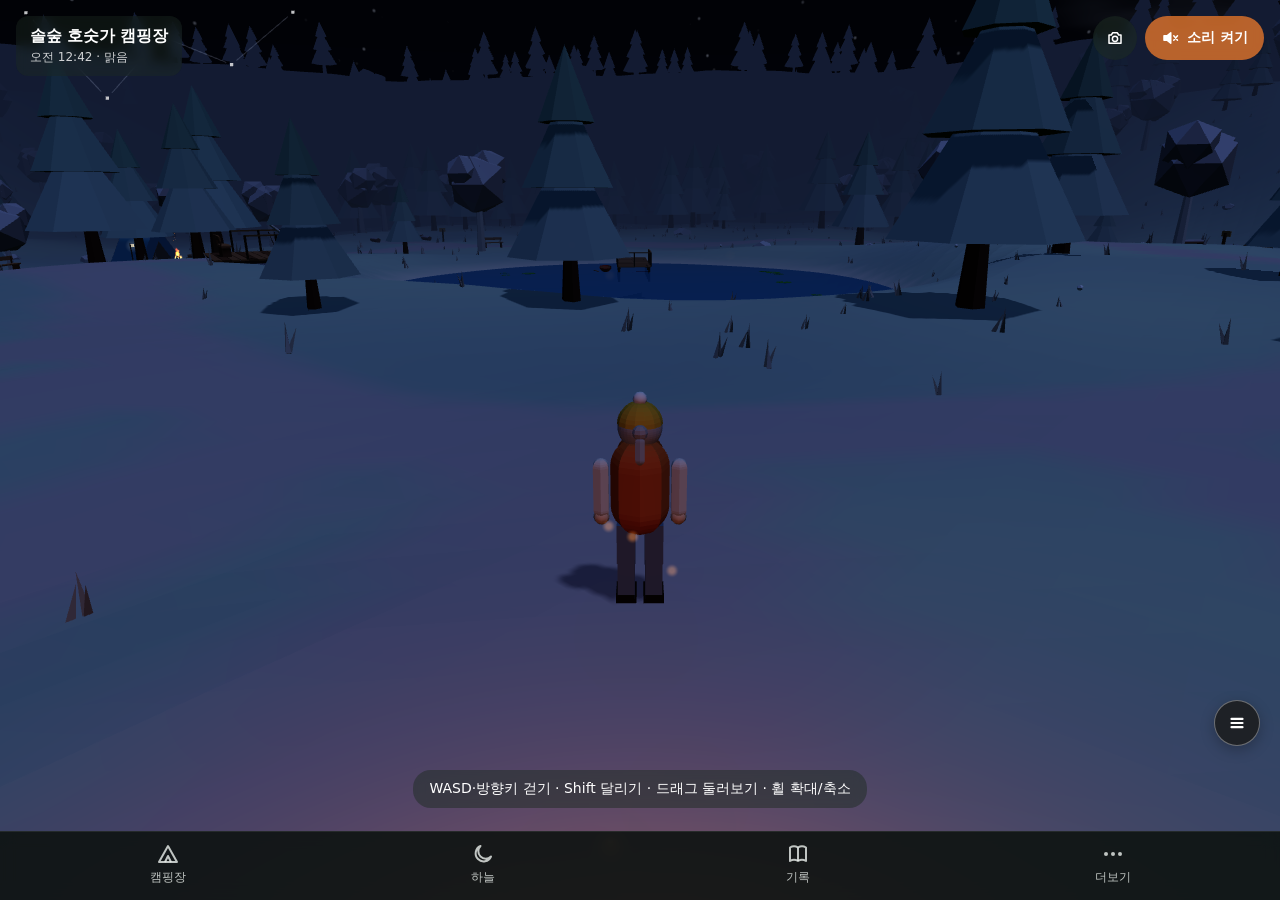
==== index.html @ 3c9176a1 "물건 사이에 끼어도 걸어 나올 수 있게, 의자에서 일어날 때 빈 자리로 Co-Authored-By: Claude Opus 5.5 <noreply@anthropic.com>" ====
<!doctype html>
<html lang="ko">
  <head>
    <meta charset="UTF-8" />
    <meta
      name="viewport"
      content="width=device-width, initial-scale=1.0, maximum-scale=1.0, user-scalable=no, viewport-fit=cover, interactive-widget=resizes-content"
    />
    <meta name="theme-color" content="#0f1d2b" />
    <link rel="manifest" href="./manifest.webmanifest" />
    <link rel="icon" type="image/png" href="./icons/favicon-64.png" />
    <link rel="apple-touch-icon" href="./icons/apple-touch-icon.png" />
    <meta name="apple-mobile-web-app-capable" content="yes" />
    <meta name="apple-mobile-web-app-status-bar-style" content="black-translucent" />
    <meta name="apple-mobile-web-app-title" content="솔숲 캠핑장" />
    <title>솔숲 호숫가 캠핑장</title>
    <script type="module" crossorigin src="./assets/index-DrZhDITm.js"></script>
    <link rel="stylesheet" crossorigin href="./assets/index-BlFylZpN.css">
  </head>
  <body>
    <div id="root"></div>
  </body>
</html>
---- assets/index-BlFylZpN.css ----
html,body,#root{margin:0;height:100%;overflow:hidden;background:#cbdde3;overscroll-behavior:none;-webkit-user-select:none;user-select:none;-webkit-touch-callout:none;-webkit-tap-highlight-color:transparent;font-family:Pretendard,Apple SD Gothic Neo,Malgun Gothic,system-ui,sans-serif}.app{position:fixed;top:0;right:0;bottom:0;left:0}.app canvas{display:block;filter:var(--view-filter, none)}.control-layer{position:fixed;top:0;right:0;bottom:0;left:0;z-index:1;touch-action:none;cursor:grab}.control-layer:active{cursor:grabbing}.joystick{position:fixed;width:112px;height:112px;margin:-56px 0 0 -56px;border-radius:50%;background:#ffffff2e;border:2px solid rgba(255,255,255,.55);opacity:0;pointer-events:none;transition:opacity .12s}.joystick.active{opacity:1}.joystick-knob{position:absolute;left:50%;top:50%;width:50px;height:50px;border-radius:50%;background:#ffffffd9;box-shadow:0 2px 8px #0003;transform:translate(-50%,-50%)}.hud{position:fixed;top:0;right:0;bottom:0;left:0;z-index:2;pointer-events:none;padding:max(16px,env(safe-area-inset-top)) max(16px,env(safe-area-inset-right)) max(16px,env(safe-area-inset-bottom)) max(16px,env(safe-area-inset-left));color:#fff}.hud-button{pointer-events:auto;display:inline-flex;align-items:center;gap:8px;border:0;border-radius:999px;color:#fff;font:inherit;font-weight:600;background:#1e2d238c;backdrop-filter:blur(6px);-webkit-backdrop-filter:blur(6px);cursor:pointer;touch-action:manipulation;transition:opacity .6s,background .2s}.hud-button:active{background:#1e2d23bf}.top-right{position:absolute;z-index:3;top:max(16px,env(safe-area-inset-top));right:max(16px,env(safe-area-inset-right));display:flex;align-items:center;gap:8px}.sound-button.on{width:44px;padding:0;justify-content:center;background:#d6702ce6}.sound-button,.clock-button{min-height:44px;padding:0 16px;font-size:14px}.clock-button{font-variant-numeric:tabular-nums}.sky-area{display:flex;flex-direction:column;align-items:flex-end;gap:8px}.sky-panel{pointer-events:auto;box-sizing:border-box;width:min(340px,calc(100vw - 32px));padding:14px;border-radius:16px;background:#18221eb8;backdrop-filter:blur(8px);-webkit-backdrop-filter:blur(8px);display:flex;flex-direction:column;gap:12px}.sky-row{display:flex;flex-direction:column;gap:6px}.sky-label{font-size:12px;opacity:.75}.chips{display:flex;flex-wrap:wrap;gap:6px}.chip{min-height:32px;padding:0 12px;border:1px solid rgba(255,255,255,.28);border-radius:999px;background:#ffffff14;color:#fff;font:inherit;font-size:13px;cursor:pointer;touch-action:manipulation}.chip.on{background:#d6702ce6;border-color:transparent;font-weight:600}.sky-note{margin:0;font-size:12px;opacity:.7;line-height:1.45}.sound-row{display:flex;gap:8px}.icon-button{width:44px;height:44px;justify-content:center;padding:0}.icon-button.open{background:#d6702ce6}.volume-row{display:grid;grid-template-columns:92px 1fr 46px;align-items:center;gap:10px;min-height:36px;font-size:14px}.volume-value{font-size:13px;text-align:right;font-variant-numeric:tabular-nums;opacity:.85}.volume-row input[type=range]{width:100%;height:28px;margin:0;accent-color:#d6702c;touch-action:pan-x;cursor:pointer}.sound-panel-foot{display:flex;align-items:center;justify-content:space-between;gap:10px;padding-top:2px}.sound-panel-foot .chip{flex:none}.sound-button.attention{background:#d6702cd9;animation:pulse 2.4s ease-in-out infinite}@keyframes pulse{0%,to{box-shadow:0 0 #ffa0508c}50%{box-shadow:0 0 0 10px #ffa05000}}.action-stack{position:absolute;right:max(20px,env(safe-area-inset-right));bottom:max(96px,calc(env(safe-area-inset-bottom) + 84px));display:flex;flex-direction:column;align-items:flex-end;gap:10px}.action-stack.above-tray{bottom:max(200px,calc(env(safe-area-inset-bottom) + 188px))}.action-button{min-height:44px;padding:0 18px;font-size:14.5px;background:#d6702ce6;box-shadow:0 4px 14px #00000040}.action-button:active{background:#b45a1ef2}.action-button.quiet{min-height:40px;font-size:13.5px;background:#1e2d2399}.action-button.bite{background:#c83c28f2;animation:pulse .6s ease-in-out infinite}.action-button.roast{background:#965f28eb}.notice{position:absolute;top:max(150px,calc(env(safe-area-inset-top) + 134px));left:50%;transform:translate(-50%);width:max-content;max-width:calc(100vw - 32px);box-sizing:border-box;padding:10px 18px;border-radius:18px;background:#1e2d23bf;backdrop-filter:blur(6px);-webkit-backdrop-filter:blur(6px);font-size:15px;font-weight:600;text-align:center;animation:notice-in .25s ease-out}@keyframes notice-in{0%{opacity:0;transform:translate(-50%,-6px)}}.action-button:disabled{opacity:.45;cursor:default}.decor-tray{pointer-events:auto;position:absolute;left:max(12px,env(safe-area-inset-left));right:max(12px,env(safe-area-inset-right));bottom:max(12px,env(safe-area-inset-bottom));max-width:640px;margin:0 auto;box-sizing:border-box;padding:12px;border-radius:18px;background:#18221ec7;backdrop-filter:blur(8px);-webkit-backdrop-filter:blur(8px);display:flex;flex-direction:column;gap:10px}.decor-head{display:flex;justify-content:space-between;align-items:center;gap:8px}.decor-head-end{display:flex;gap:6px;flex:none}.undo-chip{flex:none;min-width:42px;padding:0 10px;font-size:18px}.chip:disabled{opacity:.35;cursor:default}.done-chip{flex:none;background:#d6702ce6;border-color:transparent;font-weight:600}.decor-items{display:flex;gap:8px;overflow-x:auto;padding-bottom:2px;touch-action:pan-x;scrollbar-width:none}.decor-card{flex:none;min-width:60px;min-height:42px;padding:0 12px;border:1px solid rgba(255,255,255,.22);border-radius:14px;background:#ffffff1a;color:#fff;font:inherit;font-size:13.5px;font-weight:600;cursor:pointer;touch-action:manipulation}.decor-tabs{display:flex;gap:6px;overflow-x:auto;scrollbar-width:none;touch-action:pan-x;min-width:0}.decor-tabs .chip{flex:none}.edit-title{font-size:15px}.edit-body{display:flex;align-items:center;gap:14px}.pad{flex:none;display:grid;grid-template-columns:repeat(3,46px);grid-template-rows:repeat(3,40px);gap:3px}.pad-btn,.turn-btn{border:1px solid rgba(255,255,255,.22);border-radius:12px;background:#ffffff1f;color:#fff;font:inherit;font-size:16px;cursor:pointer;touch-action:none;-webkit-user-select:none;user-select:none}.pad-btn:active,.turn-btn:active{background:#d6702ce6}.pad-btn.up{grid-area:1 / 2}.pad-btn.left{grid-area:2 / 1}.pad-btn.right{grid-area:2 / 3}.pad-btn.down{grid-area:3 / 2}.edit-side{flex:1;min-width:0;display:flex;flex-direction:column;gap:10px}.turn-row{display:flex;align-items:center;gap:8px}.turn-btn{width:52px;height:46px;font-size:22px}.turn-deg{min-width:44px;text-align:center;font-variant-numeric:tabular-nums;font-size:15px}.sign-text{display:flex;gap:6px}.sign-text input{flex:1;min-width:0;height:36px;padding:0 10px;box-sizing:border-box;border:1px solid rgba(255,255,255,.3);border-radius:10px;background:#ffffff1f;color:#fff;font:inherit;font-size:16px;-webkit-user-select:text;user-select:text}.sign-text input::placeholder{color:#ffffff8c}.swatches.small{gap:8px}.swatches.small .swatch{width:30px;height:30px}.decor-card.on{background:#d6702ce6;border-color:transparent}.decor-guide{font-size:13px;opacity:.9}.decor-guide.warn{color:#ffb4a8;opacity:1;font-weight:600}.decor-card:disabled{opacity:.4}.decor-tent{display:flex;flex-direction:column;gap:10px}.swatches{display:flex;gap:10px;flex-wrap:wrap}.swatch{width:38px;height:38px;border-radius:50%;border:2px solid rgba(255,255,255,.35);cursor:pointer;touch-action:manipulation}.swatch.on{border:3px solid #fff;box-shadow:0 0 0 2px #d6702ce6}.action-button kbd{font:inherit;font-size:12px;padding:2px 7px;border-radius:6px;background:#ffffff40}.title-card{transition:opacity .8s;display:inline-flex;flex-direction:column;gap:2px;padding:10px 14px;border-radius:12px;background:#1e2d236b;backdrop-filter:blur(6px);-webkit-backdrop-filter:blur(6px)}.title-main{font-size:16px;font-weight:700;letter-spacing:-.01em}.title-sub{font-size:12px;opacity:.8}.hint{position:absolute;left:16px;right:16px;bottom:max(28px,calc(env(safe-area-inset-bottom) + 16px));width:fit-content;margin:0 auto;box-sizing:border-box;padding:10px 16px;border-radius:18px;background:#1e2d2380;backdrop-filter:blur(6px);-webkit-backdrop-filter:blur(6px);font-size:14px;text-align:center;text-wrap:balance;transition:opacity .8s}.joystick-ghost{position:absolute;left:max(40px,calc(env(safe-area-inset-left) + 24px));bottom:max(96px,calc(env(safe-area-inset-bottom) + 80px));width:96px;height:96px;border-radius:50%;border:2px dashed rgba(255,255,255,.6);display:flex;align-items:center;justify-content:center;font-size:13px;transition:opacity .8s}.joystick-ghost.dim{opacity:.4}.hidden{opacity:0}@media (max-width: 480px){.hint{font-size:13px}}.fire-bar{pointer-events:auto;position:absolute;left:50%;bottom:max(20px,calc(env(safe-area-inset-bottom) + 12px));transform:translate(-50%);display:flex;flex-wrap:wrap;justify-content:center;gap:8px;width:max-content;max-width:calc(100vw - 24px);transition:opacity 1.2s}.fire-bar.sleepy{opacity:.12}.fire-btn{min-height:44px;padding:0 16px;font-size:14px}.fire-btn.on{background:#d6702cd9}.fire-btn:disabled{opacity:.45}.photo-flash{position:fixed;top:0;right:0;bottom:0;left:0;background:#fff;opacity:.7;pointer-events:none;animation:photo-flash .18s ease-out forwards}@keyframes photo-flash{to{opacity:0}}.emote-menu{display:flex;flex-direction:column;align-items:flex-end;gap:8px}.action-button.open{background:#d6702ce6}.slots{display:flex;flex-direction:column;gap:8px}.slot-row{display:flex;gap:6px;align-items:center}.slot-row input{flex:1;min-width:0;height:36px;padding:0 10px;box-sizing:border-box;border:1px solid rgba(255,255,255,.3);border-radius:10px;background:#ffffff1f;color:#fff;font:inherit;font-size:16px;-webkit-user-select:text;user-select:text}.slot-row .chip{flex:none}.sound-panel .sky-row{padding-top:4px}.warp-fade{position:fixed;top:0;right:0;bottom:0;left:0;background:#0b0f0c;opacity:0;pointer-events:none;transition:opacity .35s}.warp-fade.on{opacity:1}.records-panel{position:relative;z-index:3;max-height:min(70vh,560px);overflow-y:auto}.records-list{display:flex;flex-direction:column;gap:6px}.badge-row{display:flex;align-items:center;gap:10px;padding:6px 4px;opacity:.6}.badge-row.got{opacity:1}.badge-mark{width:22px;text-align:center;font-size:16px;color:#f2c14e}.badge-text{display:flex;flex-direction:column;font-size:13px;line-height:1.35}.badge-text span{font-size:12px;opacity:.8}.album-grid{display:grid;grid-template-columns:repeat(3,1fr);gap:6px}.album-thumb{padding:0;border:0;border-radius:8px;overflow:hidden;aspect-ratio:1;background:#ffffff14;cursor:pointer}.album-thumb img{width:100%;height:100%;object-fit:cover;display:block}.photo-viewer{pointer-events:auto;position:fixed;top:0;right:0;bottom:0;left:0;z-index:10;background:#080a09eb;display:flex;flex-direction:column;align-items:center;justify-content:center;gap:12px;padding:16px;box-sizing:border-box}.photo-viewer img{max-width:100%;max-height:calc(100% - 70px);border-radius:10px}.photo-viewer-bar{display:flex;flex-wrap:wrap;align-items:center;justify-content:center;gap:8px}.scope-view{position:fixed;top:0;right:0;bottom:0;left:0;pointer-events:none;background:radial-gradient(circle at 50% 50%,transparent 0,transparent min(42vw,42vh),rgba(0,0,0,.92) calc(min(42vw,42vh) + 6px))}.scope-label{position:absolute;left:0;top:0;color:#c8d7ffd9;font-size:14px;font-weight:600;letter-spacing:.05em;text-shadow:0 0 6px rgba(0,0,0,.8);transition:opacity .6s;white-space:nowrap}.scope-hint{position:absolute;bottom:max(24px,calc(env(safe-area-inset-bottom) + 12px));left:0;right:0;margin:0;text-align:center;font-size:13px;opacity:.7}.emote-grid{display:grid;grid-template-columns:repeat(2,auto);gap:8px;justify-content:end}.emote-grid .action-button{min-width:0;padding-left:14px;padding-right:14px}.round-row{display:flex;gap:8px;justify-content:flex-end;align-items:center}.round-button{min-width:46px;height:46px;padding:0 12px;justify-content:center;border-radius:23px;background:#1e2d2399;box-shadow:0 4px 14px #00000040;font-size:13px;gap:4px}.round-button.open{background:#d6702ce6}.round-button.home{background:#2f6f8fd9}.emote-menu .action-button.quiet{min-height:38px;padding-left:12px;padding-right:12px;font-size:13px}.emote-menu.compact{gap:6px}.emote-groups,.emote-items{display:flex;gap:6px;justify-content:flex-end;flex-wrap:wrap;max-width:260px}.emote-chip{pointer-events:auto;min-height:34px;padding:0 12px;border:0;border-radius:17px;background:#1e2d23b8;color:#fff;font:inherit;font-size:13px;font-weight:600;box-shadow:0 2px 8px #00000040;cursor:pointer}.emote-chip.group{min-width:56px}.emote-chip.on{background:#d6702ceb}.emote-items .emote-chip{background:#ffffffeb;color:#1d2621}.round-button[aria-label=동작]{width:46px;padding:0;background:#1c1c1cd9;border:1px solid rgba(255,255,255,.35)}.round-button[aria-label=동작].open{background:#d6702ceb}.emote-chip.group.home{background:#2f6f8fe6}.fire-music{flex-basis:100%;display:flex;flex-wrap:wrap;justify-content:center;align-items:center;gap:6px;padding:6px 10px;border-radius:22px;background:#141c188c}.fire-music-label{color:#fff;font-size:13px;font-weight:600;margin-right:2px}.account-buttons{display:flex;flex-direction:column;align-items:center;gap:10px;margin:12px 0}.google-box{min-height:44px}.kakao-button{display:inline-flex;align-items:center;justify-content:center;gap:8px;width:260px;height:44px;border:0;border-radius:22px;background:#fee500;color:#000000d9;font:inherit;font-size:15px;font-weight:600;cursor:pointer}.account-actions{display:flex;gap:8px;margin:10px 0}.account-choice{position:fixed;top:0;right:0;bottom:0;left:0;z-index:50;display:grid;place-items:center;padding:16px;background:#00000080;pointer-events:auto}.account-choice-card{display:flex;flex-direction:column;gap:10px;width:min(360px,100%);padding:18px;border-radius:16px;background:#18201bf5;color:#fff}.account-choice-card p{margin:0 0 4px;font-size:14px;line-height:1.5}.account-choice-card .hud-button{flex-direction:column;align-items:flex-start;gap:2px;min-height:56px;padding:8px 14px}.account-choice-card small{font-size:12px;font-weight:400;opacity:.8}.avatar-random{display:flex;flex-direction:column;gap:6px;margin:4px 0 10px}.dog-bond{display:flex;flex-direction:column;gap:2px}.dog-bond strong{color:#f2a28f;font-size:14px}.dog-bond small{opacity:.75;font-size:12px}.dog-tag>span{font-size:11px;background:#78461e99}.dog-bubble{font-size:14px}@media (max-height: 500px) and (min-aspect-ratio: 4/3){.decor-tray{left:auto;top:72px;right:max(10px,env(safe-area-inset-right));bottom:max(10px,env(safe-area-inset-bottom));width:min(320px,38vw);max-width:none;margin:0;padding:10px;gap:8px;overflow-y:auto;overscroll-behavior:contain;scrollbar-width:thin}.decor-tray .decor-head{flex-direction:column;align-items:stretch}.decor-tray .decor-tabs{flex-wrap:wrap;overflow:visible}.decor-tray .decor-head-end{justify-content:flex-end}.decor-tray .decor-items{flex-wrap:wrap;overflow:visible;touch-action:auto}.decor-tray .decor-card{min-width:0;min-height:34px;padding:0 9px;font-size:12.5px;flex:1 1 auto}.decor-tray .chip{min-height:30px;padding:0 9px;font-size:12px}.decor-tray .decor-guide{font-size:12px}}.update-banner{position:absolute;top:calc(env(safe-area-inset-top) + 68px);left:50%;transform:translate(-50%);z-index:30;display:flex;align-items:center;gap:8px;width:max-content;max-width:calc(100vw - 32px);box-sizing:border-box;padding:6px 6px 6px 14px;border-radius:999px;background:#1e2d23d9;backdrop-filter:blur(6px);-webkit-backdrop-filter:blur(6px);color:#fff;font-size:13.5px;font-weight:600;animation:notice-in .25s ease-out}.update-banner .chip.on{background:#d9773a;border-color:#d9773a}.update-close{width:28px;height:28px;border:0;border-radius:50%;background:transparent;color:#ffffffbf;font-size:18px;line-height:1;cursor:pointer}.tab-bar{pointer-events:auto;position:absolute;z-index:4;left:0;right:0;bottom:0;display:grid;grid-template-columns:repeat(4,minmax(0,1fr));gap:4px;padding:6px max(12px,env(safe-area-inset-right)) max(10px,env(safe-area-inset-bottom)) max(12px,env(safe-area-inset-left));background:#0e1311e6;backdrop-filter:blur(8px);-webkit-backdrop-filter:blur(8px);border-top:1px solid rgba(255,255,255,.08);transition:transform .25s,opacity .25s}.tab-bar.away{transform:translateY(100%);opacity:0;pointer-events:none}.tab-bar button{min-height:52px;border:0;background:none;color:#ebf0eccc;font:inherit;font-size:12px;font-weight:500;display:flex;flex-direction:column;align-items:center;justify-content:center;gap:3px;cursor:pointer;touch-action:manipulation}.tab-bar button.on{color:#f0a060;font-weight:700}.hud.with-tabs .action-stack{bottom:calc(max(96px,calc(env(safe-area-inset-bottom) + 84px)) + 58px)}.hud.with-tabs .joystick-ghost{bottom:calc(max(96px,calc(env(safe-area-inset-bottom) + 80px)) + 58px)}.hud.with-tabs .hint{bottom:calc(max(28px,calc(env(safe-area-inset-bottom) + 16px)) + 64px)}.tab-sheet{pointer-events:auto;position:absolute;z-index:4;left:0;right:0;bottom:calc(58px + max(10px,env(safe-area-inset-bottom)));max-width:560px;max-height:min(72vh,660px);margin:0 auto;box-sizing:border-box;display:flex;flex-direction:column;border-radius:22px 22px 0 0;background:#121815f2;backdrop-filter:blur(10px);-webkit-backdrop-filter:blur(10px);box-shadow:0 -8px 24px #00000040;animation:sheet-in .22s ease-out}@keyframes sheet-in{0%{transform:translateY(24px);opacity:0}}.sheet-handle{flex:none;align-self:center;width:40px;height:4px;margin-top:8px;border-radius:2px;background:#ffffff40}.sheet-head{flex:none;display:flex;align-items:center;gap:6px;padding:2px 6px 4px 16px}.sheet-head h2{margin:0;font-size:19px;font-weight:700;white-space:nowrap}.sheet-sub{flex:1;min-width:0;margin-left:6px;font-size:12px;opacity:.75;white-space:nowrap;overflow:hidden;text-overflow:ellipsis}.sheet-icon{flex:none;width:44px;height:44px;border:0;border-radius:22px;background:none;color:#fff;display:flex;align-items:center;justify-content:center;cursor:pointer}.sheet-head .sheet-icon:first-child{margin-left:-10px}.sheet-icon.close{margin-left:auto;opacity:.8}.sheet-body{overflow-y:auto;overscroll-behavior:contain;touch-action:pan-y;padding:4px 16px 18px}.sheet-cols{display:flex;flex-direction:column;gap:14px}.camp-map{display:block;flex:none;width:100%;border-radius:16px}.camp-layout,.camp-side{display:flex;flex-direction:column;gap:14px}.sheet-grid{display:grid;grid-template-columns:repeat(2,minmax(0,1fr));gap:8px}.sheet-btn{min-height:40px;border-radius:14px;border:1px solid rgba(255,255,255,.14);background:#ffffff0f;color:#fff;font:inherit;font-size:13.5px;font-weight:500;cursor:pointer;touch-action:manipulation}.sheet-btn:active{background:#ffffff24}.sheet-btn.main{border-color:transparent;background:#d6702ceb;font-weight:700}.sheet-sep{flex:none;height:1px;background:#ffffff14}.sheet-field{display:flex;flex-direction:column;gap:8px}.field-head{display:flex;justify-content:space-between;font-size:14px;font-variant-numeric:tabular-nums}.accent{color:#f0a060}.sheet-field input[type=range]{width:100%;height:28px;margin:0;accent-color:#d6702c;touch-action:pan-x;cursor:pointer}.field-scale{display:flex;justify-content:space-between;font-size:11px;opacity:.65}.field-title{font-size:14px;font-weight:600}.sheet-toggle{display:flex;align-items:center;justify-content:space-between;gap:12px}.sheet-toggle>span{display:flex;flex-direction:column;gap:2px;font-size:14px}.sheet-toggle>span>span{font-size:12px;opacity:.7}.switch{flex:none;width:52px;height:30px;padding:3px;border:0;border-radius:15px;background:#fff3;display:flex;cursor:pointer;transition:background .2s}.switch span{width:24px;height:24px;border-radius:12px;background:#f4f1ea;transition:transform .2s}.switch.on{background:#d6702c}.switch.on span{transform:translate(22px)}.sun-moon{margin:0;padding:10px 12px;border-radius:12px;background:#ffffff0d;display:flex;flex-wrap:wrap;justify-content:space-between;gap:4px 12px;font-size:13px}.sheet-list{flex:none;display:flex;flex-direction:column;border-radius:16px;overflow:hidden;background:#ffffff0d}.list-row{display:flex;align-items:center;gap:14px;padding:13px 14px;border:0;border-bottom:1px solid rgba(255,255,255,.07);background:none;color:#fff;font:inherit;text-align:left;text-decoration:none;cursor:pointer;touch-action:manipulation}.list-row:last-child{border-bottom:0}.list-row:active{background:#ffffff0f}.list-row.static{cursor:default}.list-icon{flex:none;width:38px;height:38px;border-radius:12px;background:#d6702c33;color:#f0a060;display:flex;align-items:center;justify-content:center}.list-icon.plain{background:#ffffff14;color:#dfe5e0}.list-text{flex:1;min-width:0;display:flex;flex-direction:column;gap:2px}.list-text strong{font-size:15px}.list-text span{font-size:12px;opacity:.72;line-height:1.45}.list-arrow{opacity:.6;font-size:22px}.sky-note.center{text-align:center}.credit-card{display:flex;flex-direction:column;gap:5px;padding:14px;border-radius:16px;background:#ffffff0d;font-size:13px;line-height:1.5}.credit-kind{font-size:12px;font-weight:700;color:#f0a060}.credit-meta{font-size:12px;opacity:.8}.credit-card a{color:#f0a060}.segmented{display:grid;grid-auto-flow:column;grid-auto-columns:minmax(0,1fr);gap:4px;padding:4px;border-radius:14px;background:#ffffff0f}.segmented button{min-height:38px;padding:0 4px;white-space:nowrap;border:0;border-radius:10px;background:none;color:#e6ebe7;font:inherit;font-size:13px;cursor:pointer;touch-action:manipulation}.segmented button.on{background:#d6702ceb;color:#fff;font-weight:700}@media (max-height: 500px) and (min-aspect-ratio: 4/3){.tab-bar{padding-top:2px;padding-bottom:max(4px,env(safe-area-inset-bottom))}.tab-bar button{min-height:42px;flex-direction:row;gap:6px;font-size:13px}.tab-sheet{bottom:calc(44px + max(4px,env(safe-area-inset-bottom)));max-height:calc(100vh - 110px);max-width:720px}.camp-layout{flex-direction:row;align-items:flex-start}.camp-layout .camp-map{width:auto;height:calc(100vh - 200px);max-height:260px}.camp-side{flex:1;min-width:0}.hud.with-tabs .action-stack,.hud.with-tabs .joystick-ghost{bottom:calc(max(24px,calc(env(safe-area-inset-bottom) + 16px)) + 52px)}.hud.with-tabs .hint{bottom:56px}}.list-row:disabled{cursor:default;opacity:.85}.journal-day{display:flex;flex-direction:column;gap:4px;padding:12px 14px;border-radius:14px;background:#ffffff0d;font-size:14px}.journal-day ul{margin:2px 0 0;padding-left:18px;font-size:13px;line-height:1.6;opacity:.85}.sun-moon .tonight{flex-basis:100%;opacity:.85}.crash{position:fixed;top:0;right:0;bottom:0;left:0;display:flex;flex-direction:column;align-items:center;justify-content:center;gap:14px;background:#0f1d2b;color:#fff;font-size:16px}.slot-row.in-use input{border-color:#d6702ce6}.plain-fieldset{margin:0;padding:0;border:0;min-width:0;display:flex;flex-direction:column;gap:14px}.plain-fieldset:disabled{opacity:.5}.sky-note.warn{color:#ffc08a;opacity:1}.together{display:flex;flex-direction:column;gap:10px}.together-row{display:flex;align-items:center;gap:8px;font-size:13px}.together-row>span{flex:none;opacity:.8}.together input[type=text],.together select,.chat-input input{flex:1;min-width:0;height:40px;box-sizing:border-box;padding:0 12px;border-radius:12px;border:1px solid rgba(255,255,255,.2);background:#ffffff14;color:#fff;font:inherit;font-size:15px;-webkit-user-select:text;user-select:text}.together select option{color:#111}.room-code{display:flex;align-items:center;justify-content:space-between;gap:10px;padding:10px 14px;border-radius:14px;background:#d6702c29}.room-code strong{font-size:22px;letter-spacing:.04em;font-variant-numeric:tabular-nums}.member-list{margin:0;padding:0;list-style:none;display:flex;flex-direction:column;gap:6px;font-size:14px}.member-row{display:flex;align-items:center;gap:6px}.member-row>span{flex:1;min-width:0}.member-row .chip{min-height:32px;padding:0 10px;font-size:13px}.chat-button{position:relative}.chat-button .badge{position:absolute;top:-2px;right:-2px;min-width:18px;height:18px;padding:0 4px;box-sizing:border-box;border-radius:9px;background:#e0483a;font-size:11px;line-height:18px;text-align:center}.chat-panel{pointer-events:auto;position:absolute;z-index:4;left:0;right:0;bottom:calc(58px + max(10px,env(safe-area-inset-bottom)));max-width:560px;height:min(46vh,420px);margin:0 auto;box-sizing:border-box;padding:10px 12px 12px;display:flex;flex-direction:column;gap:8px;border-radius:20px 20px 0 0;background:#121815f2;backdrop-filter:blur(10px);-webkit-backdrop-filter:blur(10px)}.chat-list{flex:1;overflow-y:auto;overscroll-behavior:contain;touch-action:pan-y;display:flex;flex-direction:column;gap:4px}.chat-line{margin:0;font-size:14px;line-height:1.45;-webkit-user-select:text;user-select:text}.chat-line strong{color:#f0a060;margin-right:4px}.chat-line.mine strong{color:#9fd0ff}.chat-line.system{opacity:.7;font-size:13px}.chat-presets{flex:none;display:flex;gap:6px;overflow-x:auto;touch-action:pan-x;padding-bottom:2px}.chat-presets .chip{flex:none;min-height:34px;font-size:13px}.chat-input{flex:none;display:flex;gap:6px;align-items:center}.chat-input .chip{flex:none;padding:0 10px;font-size:13px}.peer-tag{display:flex;flex-direction:column;align-items:center;gap:4px;transform:translateY(-50%);font-family:Pretendard,Apple SD Gothic Neo,Malgun Gothic,system-ui,sans-serif}.peer-tag>span{padding:2px 8px;border-radius:8px;background:#00000080;color:#fff;font-size:12px;font-weight:600;white-space:nowrap}.peer-bubble{max-width:180px;padding:6px 10px;border-radius:12px;background:#ffffffeb;color:#1d2621;font-family:Pretendard,Apple SD Gothic Neo,Malgun Gothic,system-ui,sans-serif;font-size:13px;line-height:1.35;text-align:center;word-break:keep-all;white-space:normal;width:max-content}.peer-bubble.mine{transform:translateY(-120%)}.chat-button{position:absolute;top:calc(max(16px,env(safe-area-inset-top)) + 58px);left:max(16px,env(safe-area-inset-left));z-index:3}.room-setup{display:flex;flex-direction:column;gap:10px;padding:12px;border-radius:14px;background:#ffffff0d}.stepper{display:flex;align-items:center;gap:8px}.stepper .chip{min-width:40px;font-size:18px}.stepper strong{min-width:42px;text-align:center;font-variant-numeric:tabular-nums}.together-row .row-hint{font-size:12px;opacity:.6}.room-code.visiting{background:#5a96dc2e;font-size:14px}.member-block{display:flex;flex-direction:column;gap:6px}.report-reasons{display:flex;flex-wrap:wrap;align-items:center;gap:6px;padding:8px 10px;border-radius:12px;background:#e0483a1f;font-size:13px}.report-reasons .chip{min-height:32px;padding:0 10px;font-size:13px}.chat-presets.gestures .chip{background:#d6702c33}.camp-list{margin:0;padding:0;list-style:none;display:flex;flex-direction:column;gap:6px;max-height:240px;overflow-y:auto;overscroll-behavior:contain}.camp-row{display:flex;align-items:center;justify-content:space-between;gap:8px;padding:8px 10px;border-radius:12px;background:#ffffff0f}.camp-row>span{display:flex;flex-direction:column;min-width:0}.camp-row strong{font-size:14px;overflow:hidden;text-overflow:ellipsis;white-space:nowrap}.camp-row small,.member-row small{font-size:12px;opacity:.65}.together input[type=search]{flex:1;min-width:0;height:40px;box-sizing:border-box;padding:0 12px;border-radius:12px;border:1px solid rgba(255,255,255,.2);background:#ffffff14;color:#fff;font:inherit;font-size:15px}.member-row.actions{flex-wrap:wrap}.board{padding:12px 14px;border-radius:14px;background:#3b2c1e;border:2px solid #6b4e34;font-size:13px;line-height:1.5}.board h4{margin:0 0 6px;font-size:14px}.board ol,.board ul{margin:0 0 10px;padding-left:20px}.board ul{list-style:none;padding-left:0}.board time{opacity:.6;font-variant-numeric:tabular-nums;margin-right:4px}.chat-tabs{flex:none;display:flex;gap:6px;overflow-x:auto;touch-action:pan-x;margin-right:40px}.chat-close{position:absolute;top:8px;right:10px;width:34px;height:34px;border:0;border-radius:50%;background:#ffffff1a;color:#fff;font:inherit;font-size:15px;cursor:pointer;touch-action:manipulation}.chat-tabs .chip{flex:none;min-height:32px;font-size:13px;position:relative}.badge.inline{display:inline-block;margin-left:4px;min-width:16px;height:16px;padding:0 4px;border-radius:8px;background:#e0483a;font-size:11px;line-height:16px;text-align:center}.dm-head{flex:none;display:flex;align-items:center;justify-content:space-between;gap:8px;font-size:13px}.dm-head small{opacity:.6}.dm-tools{display:flex;gap:6px}.dm-tools .chip,.vote-actions .chip{min-height:32px;font-size:13px}.dm-ask{padding:10px 12px;border-radius:12px;background:#5a96dc29;font-size:14px}.dm-ask p{margin:0 0 8px}.vote-actions{display:flex;gap:8px}.chat-line.ranger strong{color:#a8d48a}.chat-line.ranger{background:#78aa5a1f;border-radius:8px;padding:2px 6px}.vote-banner{pointer-events:auto;position:absolute;z-index:6;top:calc(72px + env(safe-area-inset-top));left:50%;transform:translate(-50%);width:min(92vw,420px);box-sizing:border-box;padding:12px 14px;border-radius:16px;background:#121815f2;border:1px solid rgba(240,160,96,.5);color:#fff;font-size:14px}.vote-banner p{margin:0 0 8px;line-height:1.45}.plot-tag,.ranger-tag{padding:2px 8px;border-radius:8px;background:#3c2814b3;color:#f3e3c3;font-family:Pretendard,Apple SD Gothic Neo,Malgun Gothic,system-ui,sans-serif;font-size:12px;font-weight:600;white-space:nowrap}.ranger-tag{background:#3c5a28d9;color:#fff}.board-face{display:flex;flex-direction:column;align-items:center;gap:4px;width:300px;color:#3b2c1e;font-family:Pretendard,Apple SD Gothic Neo,Malgun Gothic,system-ui,sans-serif}.board-face strong{font-size:40px}.board-face span{font-size:24px}.name-button{margin:0 4px 0 0;padding:0;border:0;background:none;color:#f0a060;font:inherit;font-weight:700;text-decoration:underline dotted;text-underline-offset:3px;cursor:pointer}.line-menu{margin:2px 0 6px}.line-menu .chip{min-height:30px;font-size:12px}.coat-chip{display:inline-flex;align-items:center;gap:6px}.coat-dot{width:14px;height:14px;border-radius:50%;border:1px solid rgba(255,255,255,.4)}.board.consent{border-color:#d6702c}.board.consent .sheet-grid{margin-top:6px}.leave-confirm p{margin:0 0 8px}.room-code.visiting{flex-wrap:wrap}.room-code.visiting .row-hint{flex-basis:100%;font-size:12px;opacity:.7}.site-choice{display:flex;flex-direction:column;gap:4px;margin-bottom:8px}.site-choice .sky-note{margin:0 0 6px}.board.consent>.sheet-btn{width:100%}.plot-map{width:100%;max-height:260px;margin:4px 0;border-radius:12px;background:#2e3d2a}.plot-map .lake{fill:#3d6f8f}.plot-map .label{fill:#e8f0e8;font-size:4.4px;text-anchor:middle;font-family:Pretendard,Apple SD Gothic Neo,Malgun Gothic,system-ui,sans-serif}.plot-map .label.small{font-size:3.4px}.plot-map .home rect{fill:#d6702c}.plot-map .plot circle{stroke:#1d2621;stroke-width:.6}.plot-map .plot.free circle{fill:#7fc46a;cursor:pointer}.plot-map .plot.taken circle{fill:#6b6b66}.plot-map .plot.picked circle{fill:#ffc04a;stroke:#fff;stroke-width:1}.plot-map .plot .num{fill:#13200f;font-size:4.4px;font-weight:700;text-anchor:middle;pointer-events:none;font-family:system-ui,sans-serif}.plot-map .plot.taken .num{fill:#d8d8d0}.peer-tag.mine>span{opacity:.85}.settings-bar{position:sticky;bottom:-18px;display:flex;gap:8px;margin:14px -16px -18px;padding:10px 16px 12px;background:linear-gradient(to bottom,#161b1800,#161b18fa 22%)}.settings-bar .sheet-btn{flex:1}.settings-bar .sheet-btn:disabled{opacity:.45}.leave-ask{position:fixed;top:0;right:0;bottom:0;left:0;z-index:60;display:grid;place-items:center;padding:16px;background:#00000080;pointer-events:auto}.leave-ask-card{display:flex;flex-direction:column;gap:8px;width:min(320px,100%);padding:18px;border-radius:16px;background:#18201bf7;color:#fff}.leave-ask-card strong{margin-bottom:4px;font-size:16px}@media (max-height: 500px) and (min-aspect-ratio: 4/3){.chat-panel{top:max(6px,env(safe-area-inset-top));bottom:calc(46px + max(4px,env(safe-area-inset-bottom)));left:auto;right:max(8px,env(safe-area-inset-right));width:min(max(50vw,380px),calc(100vw - 16px));height:auto;margin:0;padding:8px 10px 10px;gap:6px;border-radius:16px}.chat-list{min-height:48px}.chat-presets .chip,.chat-tabs .chip{min-height:30px;padding:0 10px;font-size:12.5px}.chat-input input{height:36px}}@media (max-height: 300px){.chat-panel{z-index:70;top:0;bottom:0;height:auto;border-radius:0;padding-top:max(6px,env(safe-area-inset-top));padding-bottom:6px}.chat-panel .chat-presets{display:none}.chat-list{min-height:32px}}@media (max-height: 560px) and (max-aspect-ratio: 4/3){.chat-panel{top:max(8px,env(safe-area-inset-top));height:auto}.chat-panel .chat-presets.gestures{display:none}.chat-list{min-height:60px}}.chat-quick{flex:none;display:flex;flex-direction:column;gap:6px}.chat-input .quick-toggle{min-width:0;white-space:nowrap}@media (max-height: 500px) and (min-aspect-ratio: 4/3){.hud.chat-open .hint{opacity:0}}body:has(.chat-panel input:focus) .tab-bar{display:none}@media (max-height: 150px){.chat-panel{padding:4px 8px;gap:4px}.chat-panel .chat-tabs,.chat-panel .chat-close{display:none}.chat-list{min-height:18px}.chat-input input{height:34px}}@media (max-height: 500px) and (min-aspect-ratio: 4/3){.tab-sheet{top:max(6px,env(safe-area-inset-top));bottom:calc(46px + max(4px,env(safe-area-inset-bottom)));left:auto;right:max(8px,env(safe-area-inset-right));width:min(max(50vw,380px),calc(100vw - 16px));max-width:none;max-height:none;margin:0;border-radius:18px;animation-name:sheet-in-side}.sheet-handle{display:none}.sheet-head{padding:4px 4px 2px 16px}.sheet-head h2{font-size:17px}.sheet-icon{width:40px;height:40px}.sheet-body{padding:2px 14px 12px}.sheet-cols{gap:12px}.sheet-cols>.camp-layout{flex-direction:column;align-items:stretch}.sheet-cols>.camp-layout .camp-map{width:100%;height:max(110px,calc(100vh - 236px));max-height:200px}.sheet-cols>.settings-bar{position:absolute;left:0;right:0;bottom:0;margin:0;padding:8px 14px 10px;border-radius:0 0 18px 18px;border-top:1px solid rgba(255,255,255,.08);background:#161b18}.sheet-cols>.settings-bar .sheet-btn{min-height:38px}.sheet-body:has(.settings-bar){padding-bottom:64px}.sheet-cols>.sheet-list>.list-row{padding:10px 14px}body:has(.tab-sheet) .hint{opacity:0}}@keyframes sheet-in-side{0%{transform:translate(24px);opacity:0}}
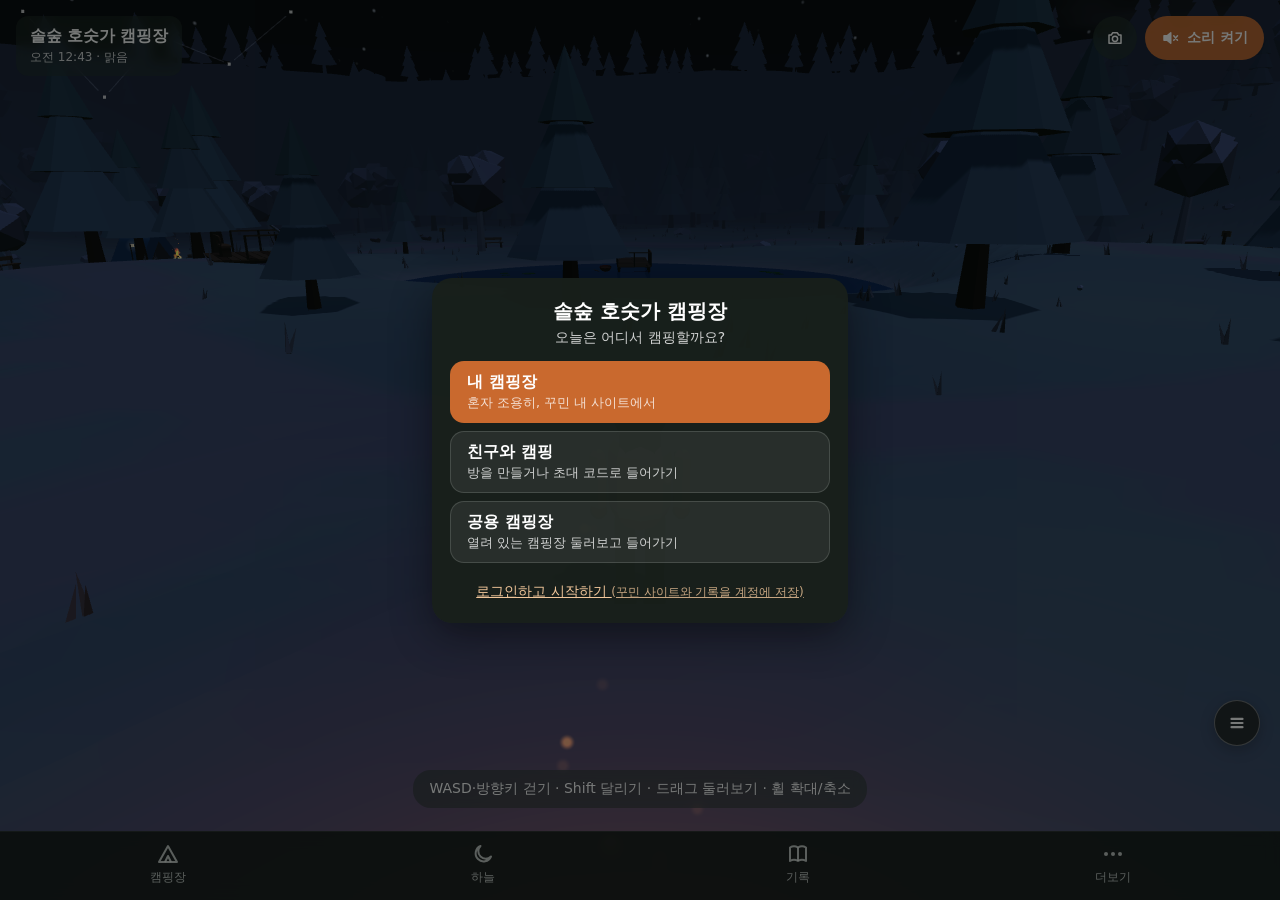
==== commit 65b85d8d: "앱을 열 때마다 캠핑장 고르기 Co-Authored-By: Claude Opus 5.5 <noreply@anthropic.com>" ====
--- a/index.html
+++ b/index.html
@@ -14,8 +14,8 @@
     <meta name="apple-mobile-web-app-status-bar-style" content="black-translucent" />
     <meta name="apple-mobile-web-app-title" content="솔숲 캠핑장" />
     <title>솔숲 호숫가 캠핑장</title>
-    <script type="module" crossorigin src="./assets/index-DrZhDITm.js"></script>
-    <link rel="stylesheet" crossorigin href="./assets/index-BlFylZpN.css">
+    <script type="module" crossorigin src="./assets/index-CS2nJ12o.js"></script>
+    <link rel="stylesheet" crossorigin href="./assets/index-BrWQmbA1.css">
   </head>
   <body>
     <div id="root"></div>
--- a/assets/index-BrWQmbA1.css
+++ b/assets/index-BrWQmbA1.css
@@ -0,0 +1 @@
+html,body,#root{margin:0;height:100%;overflow:hidden;background:#cbdde3;overscroll-behavior:none;-webkit-user-select:none;user-select:none;-webkit-touch-callout:none;-webkit-tap-highlight-color:transparent;font-family:Pretendard,Apple SD Gothic Neo,Malgun Gothic,system-ui,sans-serif}.app{position:fixed;top:0;right:0;bottom:0;left:0}.app canvas{display:block;filter:var(--view-filter, none)}.control-layer{position:fixed;top:0;right:0;bottom:0;left:0;z-index:1;touch-action:none;cursor:grab}.control-layer:active{cursor:grabbing}.joystick{position:fixed;width:112px;height:112px;margin:-56px 0 0 -56px;border-radius:50%;background:#ffffff2e;border:2px solid rgba(255,255,255,.55);opacity:0;pointer-events:none;transition:opacity .12s}.joystick.active{opacity:1}.joystick-knob{position:absolute;left:50%;top:50%;width:50px;height:50px;border-radius:50%;background:#ffffffd9;box-shadow:0 2px 8px #0003;transform:translate(-50%,-50%)}.hud{position:fixed;top:0;right:0;bottom:0;left:0;z-index:2;pointer-events:none;padding:max(16px,env(safe-area-inset-top)) max(16px,env(safe-area-inset-right)) max(16px,env(safe-area-inset-bottom)) max(16px,env(safe-area-inset-left));color:#fff}.hud-button{pointer-events:auto;display:inline-flex;align-items:center;gap:8px;border:0;border-radius:999px;color:#fff;font:inherit;font-weight:600;background:#1e2d238c;backdrop-filter:blur(6px);-webkit-backdrop-filter:blur(6px);cursor:pointer;touch-action:manipulation;transition:opacity .6s,background .2s}.hud-button:active{background:#1e2d23bf}.top-right{position:absolute;z-index:3;top:max(16px,env(safe-area-inset-top));right:max(16px,env(safe-area-inset-right));display:flex;align-items:center;gap:8px}.sound-button.on{width:44px;padding:0;justify-content:center;background:#d6702ce6}.sound-button,.clock-button{min-height:44px;padding:0 16px;font-size:14px}.clock-button{font-variant-numeric:tabular-nums}.sky-area{display:flex;flex-direction:column;align-items:flex-end;gap:8px}.sky-panel{pointer-events:auto;box-sizing:border-box;width:min(340px,calc(100vw - 32px));padding:14px;border-radius:16px;background:#18221eb8;backdrop-filter:blur(8px);-webkit-backdrop-filter:blur(8px);display:flex;flex-direction:column;gap:12px}.sky-row{display:flex;flex-direction:column;gap:6px}.sky-label{font-size:12px;opacity:.75}.chips{display:flex;flex-wrap:wrap;gap:6px}.chip{min-height:32px;padding:0 12px;border:1px solid rgba(255,255,255,.28);border-radius:999px;background:#ffffff14;color:#fff;font:inherit;font-size:13px;cursor:pointer;touch-action:manipulation}.chip.on{background:#d6702ce6;border-color:transparent;font-weight:600}.sky-note{margin:0;font-size:12px;opacity:.7;line-height:1.45}.sound-row{display:flex;gap:8px}.icon-button{width:44px;height:44px;justify-content:center;padding:0}.icon-button.open{background:#d6702ce6}.volume-row{display:grid;grid-template-columns:92px 1fr 46px;align-items:center;gap:10px;min-height:36px;font-size:14px}.volume-value{font-size:13px;text-align:right;font-variant-numeric:tabular-nums;opacity:.85}.volume-row input[type=range]{width:100%;height:28px;margin:0;accent-color:#d6702c;touch-action:pan-x;cursor:pointer}.sound-panel-foot{display:flex;align-items:center;justify-content:space-between;gap:10px;padding-top:2px}.sound-panel-foot .chip{flex:none}.sound-button.attention{background:#d6702cd9;animation:pulse 2.4s ease-in-out infinite}@keyframes pulse{0%,to{box-shadow:0 0 #ffa0508c}50%{box-shadow:0 0 0 10px #ffa05000}}.action-stack{position:absolute;right:max(20px,env(safe-area-inset-right));bottom:max(96px,calc(env(safe-area-inset-bottom) + 84px));display:flex;flex-direction:column;align-items:flex-end;gap:10px}.action-stack.above-tray{bottom:max(200px,calc(env(safe-area-inset-bottom) + 188px))}.action-button{min-height:44px;padding:0 18px;font-size:14.5px;background:#d6702ce6;box-shadow:0 4px 14px #00000040}.action-button:active{background:#b45a1ef2}.action-button.quiet{min-height:40px;font-size:13.5px;background:#1e2d2399}.action-button.bite{background:#c83c28f2;animation:pulse .6s ease-in-out infinite}.action-button.roast{background:#965f28eb}.notice{position:absolute;top:max(150px,calc(env(safe-area-inset-top) + 134px));left:50%;transform:translate(-50%);width:max-content;max-width:calc(100vw - 32px);box-sizing:border-box;padding:10px 18px;border-radius:18px;background:#1e2d23bf;backdrop-filter:blur(6px);-webkit-backdrop-filter:blur(6px);font-size:15px;font-weight:600;text-align:center;animation:notice-in .25s ease-out}@keyframes notice-in{0%{opacity:0;transform:translate(-50%,-6px)}}.action-button:disabled{opacity:.45;cursor:default}.decor-tray{pointer-events:auto;position:absolute;left:max(12px,env(safe-area-inset-left));right:max(12px,env(safe-area-inset-right));bottom:max(12px,env(safe-area-inset-bottom));max-width:640px;margin:0 auto;box-sizing:border-box;padding:12px;border-radius:18px;background:#18221ec7;backdrop-filter:blur(8px);-webkit-backdrop-filter:blur(8px);display:flex;flex-direction:column;gap:10px}.decor-head{display:flex;justify-content:space-between;align-items:center;gap:8px}.decor-head-end{display:flex;gap:6px;flex:none}.undo-chip{flex:none;min-width:42px;padding:0 10px;font-size:18px}.chip:disabled{opacity:.35;cursor:default}.done-chip{flex:none;background:#d6702ce6;border-color:transparent;font-weight:600}.decor-items{display:flex;gap:8px;overflow-x:auto;padding-bottom:2px;touch-action:pan-x;scrollbar-width:none}.decor-card{flex:none;min-width:60px;min-height:42px;padding:0 12px;border:1px solid rgba(255,255,255,.22);border-radius:14px;background:#ffffff1a;color:#fff;font:inherit;font-size:13.5px;font-weight:600;cursor:pointer;touch-action:manipulation}.decor-tabs{display:flex;gap:6px;overflow-x:auto;scrollbar-width:none;touch-action:pan-x;min-width:0}.decor-tabs .chip{flex:none}.edit-title{font-size:15px}.edit-body{display:flex;align-items:center;gap:14px}.pad{flex:none;display:grid;grid-template-columns:repeat(3,46px);grid-template-rows:repeat(3,40px);gap:3px}.pad-btn,.turn-btn{border:1px solid rgba(255,255,255,.22);border-radius:12px;background:#ffffff1f;color:#fff;font:inherit;font-size:16px;cursor:pointer;touch-action:none;-webkit-user-select:none;user-select:none}.pad-btn:active,.turn-btn:active{background:#d6702ce6}.pad-btn.up{grid-area:1 / 2}.pad-btn.left{grid-area:2 / 1}.pad-btn.right{grid-area:2 / 3}.pad-btn.down{grid-area:3 / 2}.edit-side{flex:1;min-width:0;display:flex;flex-direction:column;gap:10px}.turn-row{display:flex;align-items:center;gap:8px}.turn-btn{width:52px;height:46px;font-size:22px}.turn-deg{min-width:44px;text-align:center;font-variant-numeric:tabular-nums;font-size:15px}.sign-text{display:flex;gap:6px}.sign-text input{flex:1;min-width:0;height:36px;padding:0 10px;box-sizing:border-box;border:1px solid rgba(255,255,255,.3);border-radius:10px;background:#ffffff1f;color:#fff;font:inherit;font-size:16px;-webkit-user-select:text;user-select:text}.sign-text input::placeholder{color:#ffffff8c}.swatches.small{gap:8px}.swatches.small .swatch{width:30px;height:30px}.decor-card.on{background:#d6702ce6;border-color:transparent}.decor-guide{font-size:13px;opacity:.9}.decor-guide.warn{color:#ffb4a8;opacity:1;font-weight:600}.decor-card:disabled{opacity:.4}.decor-tent{display:flex;flex-direction:column;gap:10px}.swatches{display:flex;gap:10px;flex-wrap:wrap}.swatch{width:38px;height:38px;border-radius:50%;border:2px solid rgba(255,255,255,.35);cursor:pointer;touch-action:manipulation}.swatch.on{border:3px solid #fff;box-shadow:0 0 0 2px #d6702ce6}.action-button kbd{font:inherit;font-size:12px;padding:2px 7px;border-radius:6px;background:#ffffff40}.title-card{transition:opacity .8s;display:inline-flex;flex-direction:column;gap:2px;padding:10px 14px;border-radius:12px;background:#1e2d236b;backdrop-filter:blur(6px);-webkit-backdrop-filter:blur(6px)}.title-main{font-size:16px;font-weight:700;letter-spacing:-.01em}.title-sub{font-size:12px;opacity:.8}.hint{position:absolute;left:16px;right:16px;bottom:max(28px,calc(env(safe-area-inset-bottom) + 16px));width:fit-content;margin:0 auto;box-sizing:border-box;padding:10px 16px;border-radius:18px;background:#1e2d2380;backdrop-filter:blur(6px);-webkit-backdrop-filter:blur(6px);font-size:14px;text-align:center;text-wrap:balance;transition:opacity .8s}.joystick-ghost{position:absolute;left:max(40px,calc(env(safe-area-inset-left) + 24px));bottom:max(96px,calc(env(safe-area-inset-bottom) + 80px));width:96px;height:96px;border-radius:50%;border:2px dashed rgba(255,255,255,.6);display:flex;align-items:center;justify-content:center;font-size:13px;transition:opacity .8s}.joystick-ghost.dim{opacity:.4}.hidden{opacity:0}@media (max-width: 480px){.hint{font-size:13px}}.fire-bar{pointer-events:auto;position:absolute;left:50%;bottom:max(20px,calc(env(safe-area-inset-bottom) + 12px));transform:translate(-50%);display:flex;flex-wrap:wrap;justify-content:center;gap:8px;width:max-content;max-width:calc(100vw - 24px);transition:opacity 1.2s}.fire-bar.sleepy{opacity:.12}.fire-btn{min-height:44px;padding:0 16px;font-size:14px}.fire-btn.on{background:#d6702cd9}.fire-btn:disabled{opacity:.45}.photo-flash{position:fixed;top:0;right:0;bottom:0;left:0;background:#fff;opacity:.7;pointer-events:none;animation:photo-flash .18s ease-out forwards}@keyframes photo-flash{to{opacity:0}}.emote-menu{display:flex;flex-direction:column;align-items:flex-end;gap:8px}.action-button.open{background:#d6702ce6}.slots{display:flex;flex-direction:column;gap:8px}.slot-row{display:flex;gap:6px;align-items:center}.slot-row input{flex:1;min-width:0;height:36px;padding:0 10px;box-sizing:border-box;border:1px solid rgba(255,255,255,.3);border-radius:10px;background:#ffffff1f;color:#fff;font:inherit;font-size:16px;-webkit-user-select:text;user-select:text}.slot-row .chip{flex:none}.sound-panel .sky-row{padding-top:4px}.warp-fade{position:fixed;top:0;right:0;bottom:0;left:0;background:#0b0f0c;opacity:0;pointer-events:none;transition:opacity .35s}.warp-fade.on{opacity:1}.records-panel{position:relative;z-index:3;max-height:min(70vh,560px);overflow-y:auto}.records-list{display:flex;flex-direction:column;gap:6px}.badge-row{display:flex;align-items:center;gap:10px;padding:6px 4px;opacity:.6}.badge-row.got{opacity:1}.badge-mark{width:22px;text-align:center;font-size:16px;color:#f2c14e}.badge-text{display:flex;flex-direction:column;font-size:13px;line-height:1.35}.badge-text span{font-size:12px;opacity:.8}.album-grid{display:grid;grid-template-columns:repeat(3,1fr);gap:6px}.album-thumb{padding:0;border:0;border-radius:8px;overflow:hidden;aspect-ratio:1;background:#ffffff14;cursor:pointer}.album-thumb img{width:100%;height:100%;object-fit:cover;display:block}.photo-viewer{pointer-events:auto;position:fixed;top:0;right:0;bottom:0;left:0;z-index:10;background:#080a09eb;display:flex;flex-direction:column;align-items:center;justify-content:center;gap:12px;padding:16px;box-sizing:border-box}.photo-viewer img{max-width:100%;max-height:calc(100% - 70px);border-radius:10px}.photo-viewer-bar{display:flex;flex-wrap:wrap;align-items:center;justify-content:center;gap:8px}.scope-view{position:fixed;top:0;right:0;bottom:0;left:0;pointer-events:none;background:radial-gradient(circle at 50% 50%,transparent 0,transparent min(42vw,42vh),rgba(0,0,0,.92) calc(min(42vw,42vh) + 6px))}.scope-label{position:absolute;left:0;top:0;color:#c8d7ffd9;font-size:14px;font-weight:600;letter-spacing:.05em;text-shadow:0 0 6px rgba(0,0,0,.8);transition:opacity .6s;white-space:nowrap}.scope-hint{position:absolute;bottom:max(24px,calc(env(safe-area-inset-bottom) + 12px));left:0;right:0;margin:0;text-align:center;font-size:13px;opacity:.7}.emote-grid{display:grid;grid-template-columns:repeat(2,auto);gap:8px;justify-content:end}.emote-grid .action-button{min-width:0;padding-left:14px;padding-right:14px}.round-row{display:flex;gap:8px;justify-content:flex-end;align-items:center}.round-button{min-width:46px;height:46px;padding:0 12px;justify-content:center;border-radius:23px;background:#1e2d2399;box-shadow:0 4px 14px #00000040;font-size:13px;gap:4px}.round-button.open{background:#d6702ce6}.round-button.home{background:#2f6f8fd9}.emote-menu .action-button.quiet{min-height:38px;padding-left:12px;padding-right:12px;font-size:13px}.emote-menu.compact{gap:6px}.emote-groups,.emote-items{display:flex;gap:6px;justify-content:flex-end;flex-wrap:wrap;max-width:260px}.emote-chip{pointer-events:auto;min-height:34px;padding:0 12px;border:0;border-radius:17px;background:#1e2d23b8;color:#fff;font:inherit;font-size:13px;font-weight:600;box-shadow:0 2px 8px #00000040;cursor:pointer}.emote-chip.group{min-width:56px}.emote-chip.on{background:#d6702ceb}.emote-items .emote-chip{background:#ffffffeb;color:#1d2621}.round-button[aria-label=동작]{width:46px;padding:0;background:#1c1c1cd9;border:1px solid rgba(255,255,255,.35)}.round-button[aria-label=동작].open{background:#d6702ceb}.emote-chip.group.home{background:#2f6f8fe6}.fire-music{flex-basis:100%;display:flex;flex-wrap:wrap;justify-content:center;align-items:center;gap:6px;padding:6px 10px;border-radius:22px;background:#141c188c}.fire-music-label{color:#fff;font-size:13px;font-weight:600;margin-right:2px}.account-buttons{display:flex;flex-direction:column;align-items:center;gap:10px;margin:12px 0}.google-box{min-height:44px}.kakao-button{display:inline-flex;align-items:center;justify-content:center;gap:8px;width:260px;height:44px;border:0;border-radius:22px;background:#fee500;color:#000000d9;font:inherit;font-size:15px;font-weight:600;cursor:pointer}.account-actions{display:flex;gap:8px;margin:10px 0}.account-choice{position:fixed;top:0;right:0;bottom:0;left:0;z-index:50;display:grid;place-items:center;padding:16px;background:#00000080;pointer-events:auto}.account-choice-card{display:flex;flex-direction:column;gap:10px;width:min(360px,100%);padding:18px;border-radius:16px;background:#18201bf5;color:#fff}.account-choice-card p{margin:0 0 4px;font-size:14px;line-height:1.5}.account-choice-card .hud-button{flex-direction:column;align-items:flex-start;gap:2px;min-height:56px;padding:8px 14px}.account-choice-card small{font-size:12px;font-weight:400;opacity:.8}.avatar-random{display:flex;flex-direction:column;gap:6px;margin:4px 0 10px}.dog-bond{display:flex;flex-direction:column;gap:2px}.dog-bond strong{color:#f2a28f;font-size:14px}.dog-bond small{opacity:.75;font-size:12px}.dog-tag>span{font-size:11px;background:#78461e99}.dog-bubble{font-size:14px}@media (max-height: 500px) and (min-aspect-ratio: 4/3){.decor-tray{left:auto;top:72px;right:max(10px,env(safe-area-inset-right));bottom:max(10px,env(safe-area-inset-bottom));width:min(320px,38vw);max-width:none;margin:0;padding:10px;gap:8px;overflow-y:auto;overscroll-behavior:contain;scrollbar-width:thin}.decor-tray .decor-head{flex-direction:column;align-items:stretch}.decor-tray .decor-tabs{flex-wrap:wrap;overflow:visible}.decor-tray .decor-head-end{justify-content:flex-end}.decor-tray .decor-items{flex-wrap:wrap;overflow:visible;touch-action:auto}.decor-tray .decor-card{min-width:0;min-height:34px;padding:0 9px;font-size:12.5px;flex:1 1 auto}.decor-tray .chip{min-height:30px;padding:0 9px;font-size:12px}.decor-tray .decor-guide{font-size:12px}}.update-banner{position:absolute;top:calc(env(safe-area-inset-top) + 68px);left:50%;transform:translate(-50%);z-index:30;display:flex;align-items:center;gap:8px;width:max-content;max-width:calc(100vw - 32px);box-sizing:border-box;padding:6px 6px 6px 14px;border-radius:999px;background:#1e2d23d9;backdrop-filter:blur(6px);-webkit-backdrop-filter:blur(6px);color:#fff;font-size:13.5px;font-weight:600;animation:notice-in .25s ease-out}.update-banner .chip.on{background:#d9773a;border-color:#d9773a}.update-close{width:28px;height:28px;border:0;border-radius:50%;background:transparent;color:#ffffffbf;font-size:18px;line-height:1;cursor:pointer}.start-chooser{position:fixed;top:0;right:0;bottom:0;left:0;z-index:40;display:grid;place-items:center;padding:max(16px,env(safe-area-inset-top)) 16px max(16px,env(safe-area-inset-bottom));background:#080c0a8c;pointer-events:auto;animation:start-fade .35s ease-out}@keyframes start-fade{0%{opacity:0}}.start-card{display:flex;flex-direction:column;gap:14px;width:min(380px,100%);max-height:100%;overflow-y:auto;padding:20px 18px 16px;border-radius:20px;background:#18201bf5;color:#fff;box-shadow:0 12px 40px #00000073}.start-head{display:flex;flex-direction:column;gap:4px;text-align:center}.start-head strong{font-size:20px}.start-head span{font-size:14px;opacity:.8}.start-options{display:flex;flex-direction:column;gap:8px}.start-option{display:flex;flex-direction:column;align-items:flex-start;gap:2px;min-height:58px;padding:10px 16px;border:1px solid rgba(255,255,255,.14);border-radius:14px;background:#ffffff12;color:inherit;font:inherit;text-align:left;cursor:pointer}.start-option strong{font-size:16px}.start-option small{font-size:12.5px;opacity:.78}.start-option.main{border-color:transparent;background:#c9692e}.start-option:active{transform:scale(.98)}.start-login{padding:6px;border:0;background:none;color:#f2c79b;font:inherit;font-size:14px;text-decoration:underline;cursor:pointer}.start-login small{font-size:12px;opacity:.8}@media (max-height: 500px) and (min-aspect-ratio: 4/3){.start-card{width:min(620px,100%);gap:10px;padding:14px 16px 10px}.start-head strong{font-size:18px}.start-options{display:grid;grid-template-columns:1fr 1fr}.start-option{min-height:54px}}.tab-bar{pointer-events:auto;position:absolute;z-index:4;left:0;right:0;bottom:0;display:grid;grid-template-columns:repeat(4,minmax(0,1fr));gap:4px;padding:6px max(12px,env(safe-area-inset-right)) max(10px,env(safe-area-inset-bottom)) max(12px,env(safe-area-inset-left));background:#0e1311e6;backdrop-filter:blur(8px);-webkit-backdrop-filter:blur(8px);border-top:1px solid rgba(255,255,255,.08);transition:transform .25s,opacity .25s}.tab-bar.away{transform:translateY(100%);opacity:0;pointer-events:none}.tab-bar button{min-height:52px;border:0;background:none;color:#ebf0eccc;font:inherit;font-size:12px;font-weight:500;display:flex;flex-direction:column;align-items:center;justify-content:center;gap:3px;cursor:pointer;touch-action:manipulation}.tab-bar button.on{color:#f0a060;font-weight:700}.hud.with-tabs .action-stack{bottom:calc(max(96px,calc(env(safe-area-inset-bottom) + 84px)) + 58px)}.hud.with-tabs .joystick-ghost{bottom:calc(max(96px,calc(env(safe-area-inset-bottom) + 80px)) + 58px)}.hud.with-tabs .hint{bottom:calc(max(28px,calc(env(safe-area-inset-bottom) + 16px)) + 64px)}.tab-sheet{pointer-events:auto;position:absolute;z-index:4;left:0;right:0;bottom:calc(58px + max(10px,env(safe-area-inset-bottom)));max-width:560px;max-height:min(72vh,660px);margin:0 auto;box-sizing:border-box;display:flex;flex-direction:column;border-radius:22px 22px 0 0;background:#121815f2;backdrop-filter:blur(10px);-webkit-backdrop-filter:blur(10px);box-shadow:0 -8px 24px #00000040;animation:sheet-in .22s ease-out}@keyframes sheet-in{0%{transform:translateY(24px);opacity:0}}.sheet-handle{flex:none;align-self:center;width:40px;height:4px;margin-top:8px;border-radius:2px;background:#ffffff40}.sheet-head{flex:none;display:flex;align-items:center;gap:6px;padding:2px 6px 4px 16px}.sheet-head h2{margin:0;font-size:19px;font-weight:700;white-space:nowrap}.sheet-sub{flex:1;min-width:0;margin-left:6px;font-size:12px;opacity:.75;white-space:nowrap;overflow:hidden;text-overflow:ellipsis}.sheet-icon{flex:none;width:44px;height:44px;border:0;border-radius:22px;background:none;color:#fff;display:flex;align-items:center;justify-content:center;cursor:pointer}.sheet-head .sheet-icon:first-child{margin-left:-10px}.sheet-icon.close{margin-left:auto;opacity:.8}.sheet-body{overflow-y:auto;overscroll-behavior:contain;touch-action:pan-y;padding:4px 16px 18px}.sheet-cols{display:flex;flex-direction:column;gap:14px}.camp-map{display:block;flex:none;width:100%;border-radius:16px}.camp-layout,.camp-side{display:flex;flex-direction:column;gap:14px}.sheet-grid{display:grid;grid-template-columns:repeat(2,minmax(0,1fr));gap:8px}.sheet-btn{min-height:40px;border-radius:14px;border:1px solid rgba(255,255,255,.14);background:#ffffff0f;color:#fff;font:inherit;font-size:13.5px;font-weight:500;cursor:pointer;touch-action:manipulation}.sheet-btn:active{background:#ffffff24}.sheet-btn.main{border-color:transparent;background:#d6702ceb;font-weight:700}.sheet-sep{flex:none;height:1px;background:#ffffff14}.sheet-field{display:flex;flex-direction:column;gap:8px}.field-head{display:flex;justify-content:space-between;font-size:14px;font-variant-numeric:tabular-nums}.accent{color:#f0a060}.sheet-field input[type=range]{width:100%;height:28px;margin:0;accent-color:#d6702c;touch-action:pan-x;cursor:pointer}.field-scale{display:flex;justify-content:space-between;font-size:11px;opacity:.65}.field-title{font-size:14px;font-weight:600}.sheet-toggle{display:flex;align-items:center;justify-content:space-between;gap:12px}.sheet-toggle>span{display:flex;flex-direction:column;gap:2px;font-size:14px}.sheet-toggle>span>span{font-size:12px;opacity:.7}.switch{flex:none;width:52px;height:30px;padding:3px;border:0;border-radius:15px;background:#fff3;display:flex;cursor:pointer;transition:background .2s}.switch span{width:24px;height:24px;border-radius:12px;background:#f4f1ea;transition:transform .2s}.switch.on{background:#d6702c}.switch.on span{transform:translate(22px)}.sun-moon{margin:0;padding:10px 12px;border-radius:12px;background:#ffffff0d;display:flex;flex-wrap:wrap;justify-content:space-between;gap:4px 12px;font-size:13px}.sheet-list{flex:none;display:flex;flex-direction:column;border-radius:16px;overflow:hidden;background:#ffffff0d}.list-row{display:flex;align-items:center;gap:14px;padding:13px 14px;border:0;border-bottom:1px solid rgba(255,255,255,.07);background:none;color:#fff;font:inherit;text-align:left;text-decoration:none;cursor:pointer;touch-action:manipulation}.list-row:last-child{border-bottom:0}.list-row:active{background:#ffffff0f}.list-row.static{cursor:default}.list-icon{flex:none;width:38px;height:38px;border-radius:12px;background:#d6702c33;color:#f0a060;display:flex;align-items:center;justify-content:center}.list-icon.plain{background:#ffffff14;color:#dfe5e0}.list-text{flex:1;min-width:0;display:flex;flex-direction:column;gap:2px}.list-text strong{font-size:15px}.list-text span{font-size:12px;opacity:.72;line-height:1.45}.list-arrow{opacity:.6;font-size:22px}.sky-note.center{text-align:center}.credit-card{display:flex;flex-direction:column;gap:5px;padding:14px;border-radius:16px;background:#ffffff0d;font-size:13px;line-height:1.5}.credit-kind{font-size:12px;font-weight:700;color:#f0a060}.credit-meta{font-size:12px;opacity:.8}.credit-card a{color:#f0a060}.segmented{display:grid;grid-auto-flow:column;grid-auto-columns:minmax(0,1fr);gap:4px;padding:4px;border-radius:14px;background:#ffffff0f}.segmented button{min-height:38px;padding:0 4px;white-space:nowrap;border:0;border-radius:10px;background:none;color:#e6ebe7;font:inherit;font-size:13px;cursor:pointer;touch-action:manipulation}.segmented button.on{background:#d6702ceb;color:#fff;font-weight:700}@media (max-height: 500px) and (min-aspect-ratio: 4/3){.tab-bar{padding-top:2px;padding-bottom:max(4px,env(safe-area-inset-bottom))}.tab-bar button{min-height:42px;flex-direction:row;gap:6px;font-size:13px}.tab-sheet{bottom:calc(44px + max(4px,env(safe-area-inset-bottom)));max-height:calc(100vh - 110px);max-width:720px}.camp-layout{flex-direction:row;align-items:flex-start}.camp-layout .camp-map{width:auto;height:calc(100vh - 200px);max-height:260px}.camp-side{flex:1;min-width:0}.hud.with-tabs .action-stack,.hud.with-tabs .joystick-ghost{bottom:calc(max(24px,calc(env(safe-area-inset-bottom) + 16px)) + 52px)}.hud.with-tabs .hint{bottom:56px}}.list-row:disabled{cursor:default;opacity:.85}.journal-day{display:flex;flex-direction:column;gap:4px;padding:12px 14px;border-radius:14px;background:#ffffff0d;font-size:14px}.journal-day ul{margin:2px 0 0;padding-left:18px;font-size:13px;line-height:1.6;opacity:.85}.sun-moon .tonight{flex-basis:100%;opacity:.85}.crash{position:fixed;top:0;right:0;bottom:0;left:0;display:flex;flex-direction:column;align-items:center;justify-content:center;gap:14px;background:#0f1d2b;color:#fff;font-size:16px}.slot-row.in-use input{border-color:#d6702ce6}.plain-fieldset{margin:0;padding:0;border:0;min-width:0;display:flex;flex-direction:column;gap:14px}.plain-fieldset:disabled{opacity:.5}.sky-note.warn{color:#ffc08a;opacity:1}.together{display:flex;flex-direction:column;gap:10px}.together-row{display:flex;align-items:center;gap:8px;font-size:13px}.together-row>span{flex:none;opacity:.8}.together input[type=text],.together select,.chat-input input{flex:1;min-width:0;height:40px;box-sizing:border-box;padding:0 12px;border-radius:12px;border:1px solid rgba(255,255,255,.2);background:#ffffff14;color:#fff;font:inherit;font-size:15px;-webkit-user-select:text;user-select:text}.together select option{color:#111}.room-code{display:flex;align-items:center;justify-content:space-between;gap:10px;padding:10px 14px;border-radius:14px;background:#d6702c29}.room-code strong{font-size:22px;letter-spacing:.04em;font-variant-numeric:tabular-nums}.member-list{margin:0;padding:0;list-style:none;display:flex;flex-direction:column;gap:6px;font-size:14px}.member-row{display:flex;align-items:center;gap:6px}.member-row>span{flex:1;min-width:0}.member-row .chip{min-height:32px;padding:0 10px;font-size:13px}.chat-button{position:relative}.chat-button .badge{position:absolute;top:-2px;right:-2px;min-width:18px;height:18px;padding:0 4px;box-sizing:border-box;border-radius:9px;background:#e0483a;font-size:11px;line-height:18px;text-align:center}.chat-panel{pointer-events:auto;position:absolute;z-index:4;left:0;right:0;bottom:calc(58px + max(10px,env(safe-area-inset-bottom)));max-width:560px;height:min(46vh,420px);margin:0 auto;box-sizing:border-box;padding:10px 12px 12px;display:flex;flex-direction:column;gap:8px;border-radius:20px 20px 0 0;background:#121815f2;backdrop-filter:blur(10px);-webkit-backdrop-filter:blur(10px)}.chat-list{flex:1;overflow-y:auto;overscroll-behavior:contain;touch-action:pan-y;display:flex;flex-direction:column;gap:4px}.chat-line{margin:0;font-size:14px;line-height:1.45;-webkit-user-select:text;user-select:text}.chat-line strong{color:#f0a060;margin-right:4px}.chat-line.mine strong{color:#9fd0ff}.chat-line.system{opacity:.7;font-size:13px}.chat-presets{flex:none;display:flex;gap:6px;overflow-x:auto;touch-action:pan-x;padding-bottom:2px}.chat-presets .chip{flex:none;min-height:34px;font-size:13px}.chat-input{flex:none;display:flex;gap:6px;align-items:center}.chat-input .chip{flex:none;padding:0 10px;font-size:13px}.peer-tag{display:flex;flex-direction:column;align-items:center;gap:4px;transform:translateY(-50%);font-family:Pretendard,Apple SD Gothic Neo,Malgun Gothic,system-ui,sans-serif}.peer-tag>span{padding:2px 8px;border-radius:8px;background:#00000080;color:#fff;font-size:12px;font-weight:600;white-space:nowrap}.peer-bubble{max-width:180px;padding:6px 10px;border-radius:12px;background:#ffffffeb;color:#1d2621;font-family:Pretendard,Apple SD Gothic Neo,Malgun Gothic,system-ui,sans-serif;font-size:13px;line-height:1.35;text-align:center;word-break:keep-all;white-space:normal;width:max-content}.peer-bubble.mine{transform:translateY(-120%)}.chat-button{position:absolute;top:calc(max(16px,env(safe-area-inset-top)) + 58px);left:max(16px,env(safe-area-inset-left));z-index:3}.room-setup{display:flex;flex-direction:column;gap:10px;padding:12px;border-radius:14px;background:#ffffff0d}.stepper{display:flex;align-items:center;gap:8px}.stepper .chip{min-width:40px;font-size:18px}.stepper strong{min-width:42px;text-align:center;font-variant-numeric:tabular-nums}.together-row .row-hint{font-size:12px;opacity:.6}.room-code.visiting{background:#5a96dc2e;font-size:14px}.member-block{display:flex;flex-direction:column;gap:6px}.report-reasons{display:flex;flex-wrap:wrap;align-items:center;gap:6px;padding:8px 10px;border-radius:12px;background:#e0483a1f;font-size:13px}.report-reasons .chip{min-height:32px;padding:0 10px;font-size:13px}.chat-presets.gestures .chip{background:#d6702c33}.camp-list{margin:0;padding:0;list-style:none;display:flex;flex-direction:column;gap:6px;max-height:240px;overflow-y:auto;overscroll-behavior:contain}.camp-row{display:flex;align-items:center;justify-content:space-between;gap:8px;padding:8px 10px;border-radius:12px;background:#ffffff0f}.camp-row>span{display:flex;flex-direction:column;min-width:0}.camp-row strong{font-size:14px;overflow:hidden;text-overflow:ellipsis;white-space:nowrap}.camp-row small,.member-row small{font-size:12px;opacity:.65}.together input[type=search]{flex:1;min-width:0;height:40px;box-sizing:border-box;padding:0 12px;border-radius:12px;border:1px solid rgba(255,255,255,.2);background:#ffffff14;color:#fff;font:inherit;font-size:15px}.member-row.actions{flex-wrap:wrap}.board{padding:12px 14px;border-radius:14px;background:#3b2c1e;border:2px solid #6b4e34;font-size:13px;line-height:1.5}.board h4{margin:0 0 6px;font-size:14px}.board ol,.board ul{margin:0 0 10px;padding-left:20px}.board ul{list-style:none;padding-left:0}.board time{opacity:.6;font-variant-numeric:tabular-nums;margin-right:4px}.chat-tabs{flex:none;display:flex;gap:6px;overflow-x:auto;touch-action:pan-x;margin-right:40px}.chat-close{position:absolute;top:8px;right:10px;width:34px;height:34px;border:0;border-radius:50%;background:#ffffff1a;color:#fff;font:inherit;font-size:15px;cursor:pointer;touch-action:manipulation}.chat-tabs .chip{flex:none;min-height:32px;font-size:13px;position:relative}.badge.inline{display:inline-block;margin-left:4px;min-width:16px;height:16px;padding:0 4px;border-radius:8px;background:#e0483a;font-size:11px;line-height:16px;text-align:center}.dm-head{flex:none;display:flex;align-items:center;justify-content:space-between;gap:8px;font-size:13px}.dm-head small{opacity:.6}.dm-tools{display:flex;gap:6px}.dm-tools .chip,.vote-actions .chip{min-height:32px;font-size:13px}.dm-ask{padding:10px 12px;border-radius:12px;background:#5a96dc29;font-size:14px}.dm-ask p{margin:0 0 8px}.vote-actions{display:flex;gap:8px}.chat-line.ranger strong{color:#a8d48a}.chat-line.ranger{background:#78aa5a1f;border-radius:8px;padding:2px 6px}.vote-banner{pointer-events:auto;position:absolute;z-index:6;top:calc(72px + env(safe-area-inset-top));left:50%;transform:translate(-50%);width:min(92vw,420px);box-sizing:border-box;padding:12px 14px;border-radius:16px;background:#121815f2;border:1px solid rgba(240,160,96,.5);color:#fff;font-size:14px}.vote-banner p{margin:0 0 8px;line-height:1.45}.plot-tag,.ranger-tag{padding:2px 8px;border-radius:8px;background:#3c2814b3;color:#f3e3c3;font-family:Pretendard,Apple SD Gothic Neo,Malgun Gothic,system-ui,sans-serif;font-size:12px;font-weight:600;white-space:nowrap}.ranger-tag{background:#3c5a28d9;color:#fff}.board-face{display:flex;flex-direction:column;align-items:center;gap:4px;width:300px;color:#3b2c1e;font-family:Pretendard,Apple SD Gothic Neo,Malgun Gothic,system-ui,sans-serif}.board-face strong{font-size:40px}.board-face span{font-size:24px}.name-button{margin:0 4px 0 0;padding:0;border:0;background:none;color:#f0a060;font:inherit;font-weight:700;text-decoration:underline dotted;text-underline-offset:3px;cursor:pointer}.line-menu{margin:2px 0 6px}.line-menu .chip{min-height:30px;font-size:12px}.coat-chip{display:inline-flex;align-items:center;gap:6px}.coat-dot{width:14px;height:14px;border-radius:50%;border:1px solid rgba(255,255,255,.4)}.board.consent{border-color:#d6702c}.board.consent .sheet-grid{margin-top:6px}.leave-confirm p{margin:0 0 8px}.room-code.visiting{flex-wrap:wrap}.room-code.visiting .row-hint{flex-basis:100%;font-size:12px;opacity:.7}.site-choice{display:flex;flex-direction:column;gap:4px;margin-bottom:8px}.site-choice .sky-note{margin:0 0 6px}.board.consent>.sheet-btn{width:100%}.plot-map{width:100%;max-height:260px;margin:4px 0;border-radius:12px;background:#2e3d2a}.plot-map .lake{fill:#3d6f8f}.plot-map .label{fill:#e8f0e8;font-size:4.4px;text-anchor:middle;font-family:Pretendard,Apple SD Gothic Neo,Malgun Gothic,system-ui,sans-serif}.plot-map .label.small{font-size:3.4px}.plot-map .home rect{fill:#d6702c}.plot-map .plot circle{stroke:#1d2621;stroke-width:.6}.plot-map .plot.free circle{fill:#7fc46a;cursor:pointer}.plot-map .plot.taken circle{fill:#6b6b66}.plot-map .plot.picked circle{fill:#ffc04a;stroke:#fff;stroke-width:1}.plot-map .plot .num{fill:#13200f;font-size:4.4px;font-weight:700;text-anchor:middle;pointer-events:none;font-family:system-ui,sans-serif}.plot-map .plot.taken .num{fill:#d8d8d0}.peer-tag.mine>span{opacity:.85}.settings-bar{position:sticky;bottom:-18px;display:flex;gap:8px;margin:14px -16px -18px;padding:10px 16px 12px;background:linear-gradient(to bottom,#161b1800,#161b18fa 22%)}.settings-bar .sheet-btn{flex:1}.settings-bar .sheet-btn:disabled{opacity:.45}.leave-ask{position:fixed;top:0;right:0;bottom:0;left:0;z-index:60;display:grid;place-items:center;padding:16px;background:#00000080;pointer-events:auto}.leave-ask-card{display:flex;flex-direction:column;gap:8px;width:min(320px,100%);padding:18px;border-radius:16px;background:#18201bf7;color:#fff}.leave-ask-card strong{margin-bottom:4px;font-size:16px}@media (max-height: 500px) and (min-aspect-ratio: 4/3){.chat-panel{top:max(6px,env(safe-area-inset-top));bottom:calc(46px + max(4px,env(safe-area-inset-bottom)));left:auto;right:max(8px,env(safe-area-inset-right));width:min(max(50vw,380px),calc(100vw - 16px));height:auto;margin:0;padding:8px 10px 10px;gap:6px;border-radius:16px}.chat-list{min-height:48px}.chat-presets .chip,.chat-tabs .chip{min-height:30px;padding:0 10px;font-size:12.5px}.chat-input input{height:36px}}@media (max-height: 300px){.chat-panel{z-index:70;top:0;bottom:0;height:auto;border-radius:0;padding-top:max(6px,env(safe-area-inset-top));padding-bottom:6px}.chat-panel .chat-presets{display:none}.chat-list{min-height:32px}}@media (max-height: 560px) and (max-aspect-ratio: 4/3){.chat-panel{top:max(8px,env(safe-area-inset-top));height:auto}.chat-panel .chat-presets.gestures{display:none}.chat-list{min-height:60px}}.chat-quick{flex:none;display:flex;flex-direction:column;gap:6px}.chat-input .quick-toggle{min-width:0;white-space:nowrap}@media (max-height: 500px) and (min-aspect-ratio: 4/3){.hud.chat-open .hint{opacity:0}}body:has(.chat-panel input:focus) .tab-bar{display:none}@media (max-height: 150px){.chat-panel{padding:4px 8px;gap:4px}.chat-panel .chat-tabs,.chat-panel .chat-close{display:none}.chat-list{min-height:18px}.chat-input input{height:34px}}@media (max-height: 500px) and (min-aspect-ratio: 4/3){.tab-sheet{top:max(6px,env(safe-area-inset-top));bottom:calc(46px + max(4px,env(safe-area-inset-bottom)));left:auto;right:max(8px,env(safe-area-inset-right));width:min(max(50vw,380px),calc(100vw - 16px));max-width:none;max-height:none;margin:0;border-radius:18px;animation-name:sheet-in-side}.sheet-handle{display:none}.sheet-head{padding:4px 4px 2px 16px}.sheet-head h2{font-size:17px}.sheet-icon{width:40px;height:40px}.sheet-body{padding:2px 14px 12px}.sheet-cols{gap:12px}.sheet-cols>.camp-layout{flex-direction:column;align-items:stretch}.sheet-cols>.camp-layout .camp-map{width:100%;height:max(110px,calc(100vh - 236px));max-height:200px}.sheet-cols>.settings-bar{position:absolute;left:0;right:0;bottom:0;margin:0;padding:8px 14px 10px;border-radius:0 0 18px 18px;border-top:1px solid rgba(255,255,255,.08);background:#161b18}.sheet-cols>.settings-bar .sheet-btn{min-height:38px}.sheet-body:has(.settings-bar){padding-bottom:64px}.sheet-cols>.sheet-list>.list-row{padding:10px 14px}body:has(.tab-sheet) .hint{opacity:0}}@keyframes sheet-in-side{0%{transform:translate(24px);opacity:0}}
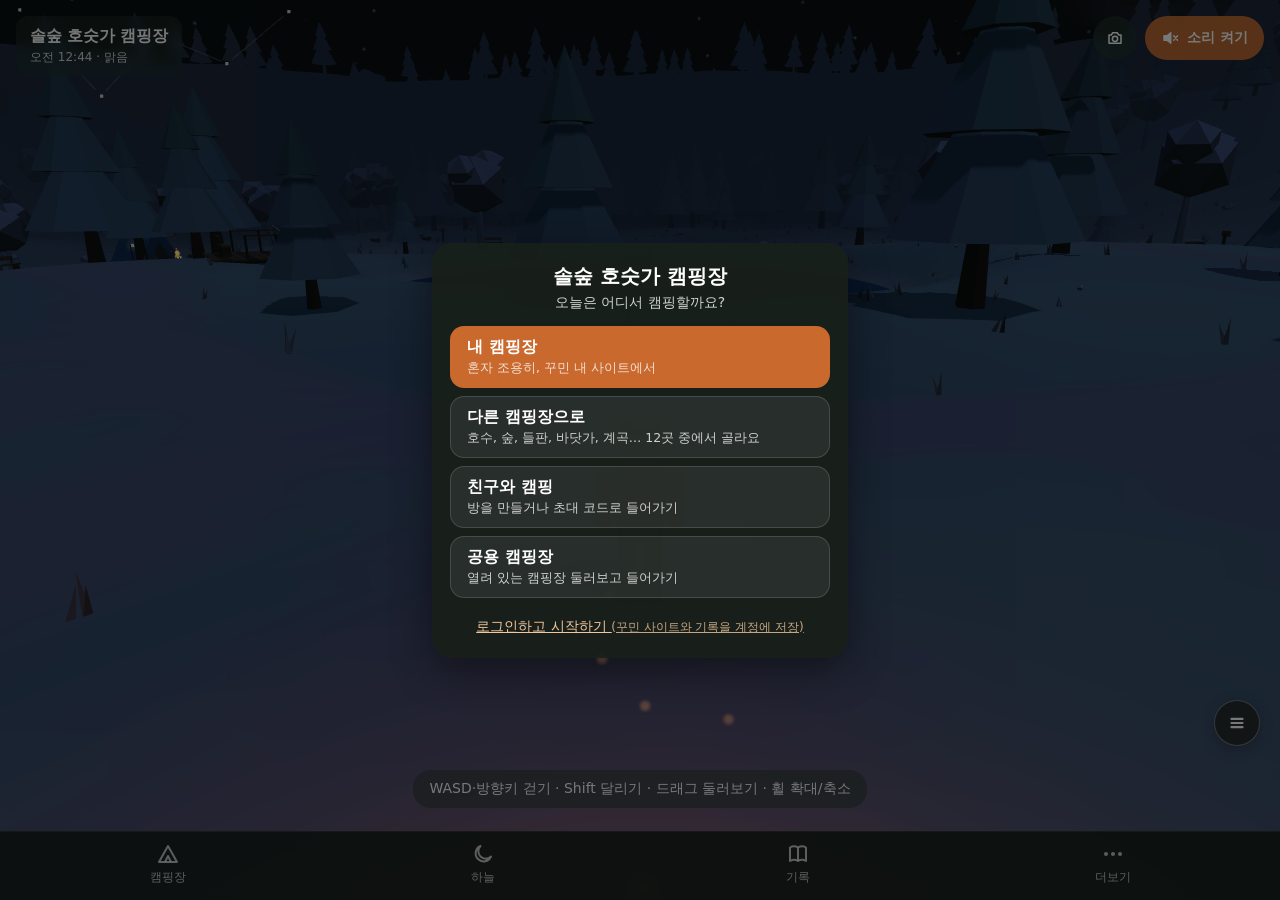
==== commit 825922c3: "캠핑장 배치도 12곳 Co-Authored-By: Claude Opus 5.5 <noreply@anthropic.com>" ====
--- a/index.html
+++ b/index.html
@@ -14,8 +14,8 @@
     <meta name="apple-mobile-web-app-status-bar-style" content="black-translucent" />
     <meta name="apple-mobile-web-app-title" content="솔숲 캠핑장" />
     <title>솔숲 호숫가 캠핑장</title>
-    <script type="module" crossorigin src="./assets/index-CS2nJ12o.js"></script>
-    <link rel="stylesheet" crossorigin href="./assets/index-BrWQmbA1.css">
+    <script type="module" crossorigin src="./assets/index-BdGLCpIB.js"></script>
+    <link rel="stylesheet" crossorigin href="./assets/index-D4J411Nl.css">
   </head>
   <body>
     <div id="root"></div>
--- a/assets/index-D4J411Nl.css
+++ b/assets/index-D4J411Nl.css
@@ -0,0 +1 @@
+html,body,#root{margin:0;height:100%;overflow:hidden;background:#cbdde3;overscroll-behavior:none;-webkit-user-select:none;user-select:none;-webkit-touch-callout:none;-webkit-tap-highlight-color:transparent;font-family:Pretendard,Apple SD Gothic Neo,Malgun Gothic,system-ui,sans-serif}.app{position:fixed;top:0;right:0;bottom:0;left:0}.app canvas{display:block;filter:var(--view-filter, none)}.control-layer{position:fixed;top:0;right:0;bottom:0;left:0;z-index:1;touch-action:none;cursor:grab}.control-layer:active{cursor:grabbing}.joystick{position:fixed;width:112px;height:112px;margin:-56px 0 0 -56px;border-radius:50%;background:#ffffff2e;border:2px solid rgba(255,255,255,.55);opacity:0;pointer-events:none;transition:opacity .12s}.joystick.active{opacity:1}.joystick-knob{position:absolute;left:50%;top:50%;width:50px;height:50px;border-radius:50%;background:#ffffffd9;box-shadow:0 2px 8px #0003;transform:translate(-50%,-50%)}.hud{position:fixed;top:0;right:0;bottom:0;left:0;z-index:2;pointer-events:none;padding:max(16px,env(safe-area-inset-top)) max(16px,env(safe-area-inset-right)) max(16px,env(safe-area-inset-bottom)) max(16px,env(safe-area-inset-left));color:#fff}.hud-button{pointer-events:auto;display:inline-flex;align-items:center;gap:8px;border:0;border-radius:999px;color:#fff;font:inherit;font-weight:600;background:#1e2d238c;backdrop-filter:blur(6px);-webkit-backdrop-filter:blur(6px);cursor:pointer;touch-action:manipulation;transition:opacity .6s,background .2s}.hud-button:active{background:#1e2d23bf}.top-right{position:absolute;z-index:3;top:max(16px,env(safe-area-inset-top));right:max(16px,env(safe-area-inset-right));display:flex;align-items:center;gap:8px}.sound-button.on{width:44px;padding:0;justify-content:center;background:#d6702ce6}.sound-button,.clock-button{min-height:44px;padding:0 16px;font-size:14px}.clock-button{font-variant-numeric:tabular-nums}.sky-area{display:flex;flex-direction:column;align-items:flex-end;gap:8px}.sky-panel{pointer-events:auto;box-sizing:border-box;width:min(340px,calc(100vw - 32px));padding:14px;border-radius:16px;background:#18221eb8;backdrop-filter:blur(8px);-webkit-backdrop-filter:blur(8px);display:flex;flex-direction:column;gap:12px}.sky-row{display:flex;flex-direction:column;gap:6px}.sky-label{font-size:12px;opacity:.75}.chips{display:flex;flex-wrap:wrap;gap:6px}.chip{min-height:32px;padding:0 12px;border:1px solid rgba(255,255,255,.28);border-radius:999px;background:#ffffff14;color:#fff;font:inherit;font-size:13px;cursor:pointer;touch-action:manipulation}.chip.on{background:#d6702ce6;border-color:transparent;font-weight:600}.sky-note{margin:0;font-size:12px;opacity:.7;line-height:1.45}.sound-row{display:flex;gap:8px}.icon-button{width:44px;height:44px;justify-content:center;padding:0}.icon-button.open{background:#d6702ce6}.volume-row{display:grid;grid-template-columns:92px 1fr 46px;align-items:center;gap:10px;min-height:36px;font-size:14px}.volume-value{font-size:13px;text-align:right;font-variant-numeric:tabular-nums;opacity:.85}.volume-row input[type=range]{width:100%;height:28px;margin:0;accent-color:#d6702c;touch-action:pan-x;cursor:pointer}.sound-panel-foot{display:flex;align-items:center;justify-content:space-between;gap:10px;padding-top:2px}.sound-panel-foot .chip{flex:none}.sound-button.attention{background:#d6702cd9;animation:pulse 2.4s ease-in-out infinite}@keyframes pulse{0%,to{box-shadow:0 0 #ffa0508c}50%{box-shadow:0 0 0 10px #ffa05000}}.action-stack{position:absolute;right:max(20px,env(safe-area-inset-right));bottom:max(96px,calc(env(safe-area-inset-bottom) + 84px));display:flex;flex-direction:column;align-items:flex-end;gap:10px}.action-stack.above-tray{bottom:max(200px,calc(env(safe-area-inset-bottom) + 188px))}.action-button{min-height:44px;padding:0 18px;font-size:14.5px;background:#d6702ce6;box-shadow:0 4px 14px #00000040}.action-button:active{background:#b45a1ef2}.action-button.quiet{min-height:40px;font-size:13.5px;background:#1e2d2399}.action-button.bite{background:#c83c28f2;animation:pulse .6s ease-in-out infinite}.action-button.roast{background:#965f28eb}.notice{position:absolute;top:max(150px,calc(env(safe-area-inset-top) + 134px));left:50%;transform:translate(-50%);width:max-content;max-width:calc(100vw - 32px);box-sizing:border-box;padding:10px 18px;border-radius:18px;background:#1e2d23bf;backdrop-filter:blur(6px);-webkit-backdrop-filter:blur(6px);font-size:15px;font-weight:600;text-align:center;animation:notice-in .25s ease-out}@keyframes notice-in{0%{opacity:0;transform:translate(-50%,-6px)}}.action-button:disabled{opacity:.45;cursor:default}.decor-tray{pointer-events:auto;position:absolute;left:max(12px,env(safe-area-inset-left));right:max(12px,env(safe-area-inset-right));bottom:max(12px,env(safe-area-inset-bottom));max-width:640px;margin:0 auto;box-sizing:border-box;padding:12px;border-radius:18px;background:#18221ec7;backdrop-filter:blur(8px);-webkit-backdrop-filter:blur(8px);display:flex;flex-direction:column;gap:10px}.decor-head{display:flex;justify-content:space-between;align-items:center;gap:8px}.decor-head-end{display:flex;gap:6px;flex:none}.undo-chip{flex:none;min-width:42px;padding:0 10px;font-size:18px}.chip:disabled{opacity:.35;cursor:default}.done-chip{flex:none;background:#d6702ce6;border-color:transparent;font-weight:600}.decor-items{display:flex;gap:8px;overflow-x:auto;padding-bottom:2px;touch-action:pan-x;scrollbar-width:none}.decor-card{flex:none;min-width:60px;min-height:42px;padding:0 12px;border:1px solid rgba(255,255,255,.22);border-radius:14px;background:#ffffff1a;color:#fff;font:inherit;font-size:13.5px;font-weight:600;cursor:pointer;touch-action:manipulation}.decor-tabs{display:flex;gap:6px;overflow-x:auto;scrollbar-width:none;touch-action:pan-x;min-width:0}.decor-tabs .chip{flex:none}.edit-title{font-size:15px}.edit-body{display:flex;align-items:center;gap:14px}.pad{flex:none;display:grid;grid-template-columns:repeat(3,46px);grid-template-rows:repeat(3,40px);gap:3px}.pad-btn,.turn-btn{border:1px solid rgba(255,255,255,.22);border-radius:12px;background:#ffffff1f;color:#fff;font:inherit;font-size:16px;cursor:pointer;touch-action:none;-webkit-user-select:none;user-select:none}.pad-btn:active,.turn-btn:active{background:#d6702ce6}.pad-btn.up{grid-area:1 / 2}.pad-btn.left{grid-area:2 / 1}.pad-btn.right{grid-area:2 / 3}.pad-btn.down{grid-area:3 / 2}.edit-side{flex:1;min-width:0;display:flex;flex-direction:column;gap:10px}.turn-row{display:flex;align-items:center;gap:8px}.turn-btn{width:52px;height:46px;font-size:22px}.turn-deg{min-width:44px;text-align:center;font-variant-numeric:tabular-nums;font-size:15px}.sign-text{display:flex;gap:6px}.sign-text input{flex:1;min-width:0;height:36px;padding:0 10px;box-sizing:border-box;border:1px solid rgba(255,255,255,.3);border-radius:10px;background:#ffffff1f;color:#fff;font:inherit;font-size:16px;-webkit-user-select:text;user-select:text}.sign-text input::placeholder{color:#ffffff8c}.swatches.small{gap:8px}.swatches.small .swatch{width:30px;height:30px}.decor-card.on{background:#d6702ce6;border-color:transparent}.decor-guide{font-size:13px;opacity:.9}.decor-guide.warn{color:#ffb4a8;opacity:1;font-weight:600}.decor-card:disabled{opacity:.4}.decor-tent{display:flex;flex-direction:column;gap:10px}.swatches{display:flex;gap:10px;flex-wrap:wrap}.swatch{width:38px;height:38px;border-radius:50%;border:2px solid rgba(255,255,255,.35);cursor:pointer;touch-action:manipulation}.swatch.on{border:3px solid #fff;box-shadow:0 0 0 2px #d6702ce6}.action-button kbd{font:inherit;font-size:12px;padding:2px 7px;border-radius:6px;background:#ffffff40}.title-card{transition:opacity .8s;display:inline-flex;flex-direction:column;gap:2px;padding:10px 14px;border-radius:12px;background:#1e2d236b;backdrop-filter:blur(6px);-webkit-backdrop-filter:blur(6px)}.title-main{font-size:16px;font-weight:700;letter-spacing:-.01em}.title-sub{font-size:12px;opacity:.8}.hint{position:absolute;left:16px;right:16px;bottom:max(28px,calc(env(safe-area-inset-bottom) + 16px));width:fit-content;margin:0 auto;box-sizing:border-box;padding:10px 16px;border-radius:18px;background:#1e2d2380;backdrop-filter:blur(6px);-webkit-backdrop-filter:blur(6px);font-size:14px;text-align:center;text-wrap:balance;transition:opacity .8s}.joystick-ghost{position:absolute;left:max(40px,calc(env(safe-area-inset-left) + 24px));bottom:max(96px,calc(env(safe-area-inset-bottom) + 80px));width:96px;height:96px;border-radius:50%;border:2px dashed rgba(255,255,255,.6);display:flex;align-items:center;justify-content:center;font-size:13px;transition:opacity .8s}.joystick-ghost.dim{opacity:.4}.hidden{opacity:0}@media (max-width: 480px){.hint{font-size:13px}}.fire-bar{pointer-events:auto;position:absolute;left:50%;bottom:max(20px,calc(env(safe-area-inset-bottom) + 12px));transform:translate(-50%);display:flex;flex-wrap:wrap;justify-content:center;gap:8px;width:max-content;max-width:calc(100vw - 24px);transition:opacity 1.2s}.fire-bar.sleepy{opacity:.12}.fire-btn{min-height:44px;padding:0 16px;font-size:14px}.fire-btn.on{background:#d6702cd9}.fire-btn:disabled{opacity:.45}.photo-flash{position:fixed;top:0;right:0;bottom:0;left:0;background:#fff;opacity:.7;pointer-events:none;animation:photo-flash .18s ease-out forwards}@keyframes photo-flash{to{opacity:0}}.emote-menu{display:flex;flex-direction:column;align-items:flex-end;gap:8px}.action-button.open{background:#d6702ce6}.slots{display:flex;flex-direction:column;gap:8px}.slot-row{display:flex;gap:6px;align-items:center}.slot-row input{flex:1;min-width:0;height:36px;padding:0 10px;box-sizing:border-box;border:1px solid rgba(255,255,255,.3);border-radius:10px;background:#ffffff1f;color:#fff;font:inherit;font-size:16px;-webkit-user-select:text;user-select:text}.slot-row .chip{flex:none}.sound-panel .sky-row{padding-top:4px}.warp-fade{position:fixed;top:0;right:0;bottom:0;left:0;background:#0b0f0c;opacity:0;pointer-events:none;transition:opacity .35s}.warp-fade.on{opacity:1}.records-panel{position:relative;z-index:3;max-height:min(70vh,560px);overflow-y:auto}.records-list{display:flex;flex-direction:column;gap:6px}.badge-row{display:flex;align-items:center;gap:10px;padding:6px 4px;opacity:.6}.badge-row.got{opacity:1}.badge-mark{width:22px;text-align:center;font-size:16px;color:#f2c14e}.badge-text{display:flex;flex-direction:column;font-size:13px;line-height:1.35}.badge-text span{font-size:12px;opacity:.8}.album-grid{display:grid;grid-template-columns:repeat(3,1fr);gap:6px}.album-thumb{padding:0;border:0;border-radius:8px;overflow:hidden;aspect-ratio:1;background:#ffffff14;cursor:pointer}.album-thumb img{width:100%;height:100%;object-fit:cover;display:block}.photo-viewer{pointer-events:auto;position:fixed;top:0;right:0;bottom:0;left:0;z-index:10;background:#080a09eb;display:flex;flex-direction:column;align-items:center;justify-content:center;gap:12px;padding:16px;box-sizing:border-box}.photo-viewer img{max-width:100%;max-height:calc(100% - 70px);border-radius:10px}.photo-viewer-bar{display:flex;flex-wrap:wrap;align-items:center;justify-content:center;gap:8px}.scope-view{position:fixed;top:0;right:0;bottom:0;left:0;pointer-events:none;background:radial-gradient(circle at 50% 50%,transparent 0,transparent min(42vw,42vh),rgba(0,0,0,.92) calc(min(42vw,42vh) + 6px))}.scope-label{position:absolute;left:0;top:0;color:#c8d7ffd9;font-size:14px;font-weight:600;letter-spacing:.05em;text-shadow:0 0 6px rgba(0,0,0,.8);transition:opacity .6s;white-space:nowrap}.scope-hint{position:absolute;bottom:max(24px,calc(env(safe-area-inset-bottom) + 12px));left:0;right:0;margin:0;text-align:center;font-size:13px;opacity:.7}.emote-grid{display:grid;grid-template-columns:repeat(2,auto);gap:8px;justify-content:end}.emote-grid .action-button{min-width:0;padding-left:14px;padding-right:14px}.round-row{display:flex;gap:8px;justify-content:flex-end;align-items:center}.round-button{min-width:46px;height:46px;padding:0 12px;justify-content:center;border-radius:23px;background:#1e2d2399;box-shadow:0 4px 14px #00000040;font-size:13px;gap:4px}.round-button.open{background:#d6702ce6}.round-button.home{background:#2f6f8fd9}.emote-menu .action-button.quiet{min-height:38px;padding-left:12px;padding-right:12px;font-size:13px}.emote-menu.compact{gap:6px}.emote-groups,.emote-items{display:flex;gap:6px;justify-content:flex-end;flex-wrap:wrap;max-width:260px}.emote-chip{pointer-events:auto;min-height:34px;padding:0 12px;border:0;border-radius:17px;background:#1e2d23b8;color:#fff;font:inherit;font-size:13px;font-weight:600;box-shadow:0 2px 8px #00000040;cursor:pointer}.emote-chip.group{min-width:56px}.emote-chip.on{background:#d6702ceb}.emote-items .emote-chip{background:#ffffffeb;color:#1d2621}.round-button[aria-label=동작]{width:46px;padding:0;background:#1c1c1cd9;border:1px solid rgba(255,255,255,.35)}.round-button[aria-label=동작].open{background:#d6702ceb}.emote-chip.group.home{background:#2f6f8fe6}.fire-music{flex-basis:100%;display:flex;flex-wrap:wrap;justify-content:center;align-items:center;gap:6px;padding:6px 10px;border-radius:22px;background:#141c188c}.fire-music-label{color:#fff;font-size:13px;font-weight:600;margin-right:2px}.account-buttons{display:flex;flex-direction:column;align-items:center;gap:10px;margin:12px 0}.google-box{min-height:44px}.kakao-button{display:inline-flex;align-items:center;justify-content:center;gap:8px;width:260px;height:44px;border:0;border-radius:22px;background:#fee500;color:#000000d9;font:inherit;font-size:15px;font-weight:600;cursor:pointer}.account-actions{display:flex;gap:8px;margin:10px 0}.account-choice{position:fixed;top:0;right:0;bottom:0;left:0;z-index:50;display:grid;place-items:center;padding:16px;background:#00000080;pointer-events:auto}.account-choice-card{display:flex;flex-direction:column;gap:10px;width:min(360px,100%);padding:18px;border-radius:16px;background:#18201bf5;color:#fff}.account-choice-card p{margin:0 0 4px;font-size:14px;line-height:1.5}.account-choice-card .hud-button{flex-direction:column;align-items:flex-start;gap:2px;min-height:56px;padding:8px 14px}.account-choice-card small{font-size:12px;font-weight:400;opacity:.8}.avatar-random{display:flex;flex-direction:column;gap:6px;margin:4px 0 10px}.dog-bond{display:flex;flex-direction:column;gap:2px}.dog-bond strong{color:#f2a28f;font-size:14px}.dog-bond small{opacity:.75;font-size:12px}.dog-tag>span{font-size:11px;background:#78461e99}.dog-bubble{font-size:14px}@media (max-height: 500px) and (min-aspect-ratio: 4/3){.decor-tray{left:auto;top:72px;right:max(10px,env(safe-area-inset-right));bottom:max(10px,env(safe-area-inset-bottom));width:min(320px,38vw);max-width:none;margin:0;padding:10px;gap:8px;overflow-y:auto;overscroll-behavior:contain;scrollbar-width:thin}.decor-tray .decor-head{flex-direction:column;align-items:stretch}.decor-tray .decor-tabs{flex-wrap:wrap;overflow:visible}.decor-tray .decor-head-end{justify-content:flex-end}.decor-tray .decor-items{flex-wrap:wrap;overflow:visible;touch-action:auto}.decor-tray .decor-card{min-width:0;min-height:34px;padding:0 9px;font-size:12.5px;flex:1 1 auto}.decor-tray .chip{min-height:30px;padding:0 9px;font-size:12px}.decor-tray .decor-guide{font-size:12px}}.update-banner{position:absolute;top:calc(env(safe-area-inset-top) + 68px);left:50%;transform:translate(-50%);z-index:30;display:flex;align-items:center;gap:8px;width:max-content;max-width:calc(100vw - 32px);box-sizing:border-box;padding:6px 6px 6px 14px;border-radius:999px;background:#1e2d23d9;backdrop-filter:blur(6px);-webkit-backdrop-filter:blur(6px);color:#fff;font-size:13.5px;font-weight:600;animation:notice-in .25s ease-out}.update-banner .chip.on{background:#d9773a;border-color:#d9773a}.update-close{width:28px;height:28px;border:0;border-radius:50%;background:transparent;color:#ffffffbf;font-size:18px;line-height:1;cursor:pointer}.start-chooser{position:fixed;top:0;right:0;bottom:0;left:0;z-index:40;display:grid;place-items:center;padding:max(16px,env(safe-area-inset-top)) 16px max(16px,env(safe-area-inset-bottom));background:#080c0a8c;pointer-events:auto;animation:start-fade .35s ease-out}@keyframes start-fade{0%{opacity:0}}.start-card{display:flex;flex-direction:column;gap:14px;width:min(380px,100%);max-height:100%;overflow-y:auto;padding:20px 18px 16px;border-radius:20px;background:#18201bf5;color:#fff;box-shadow:0 12px 40px #00000073}.start-head{display:flex;flex-direction:column;gap:4px;text-align:center}.start-head strong{font-size:20px}.start-head span{font-size:14px;opacity:.8}.start-options{display:flex;flex-direction:column;gap:8px}.start-option{display:flex;flex-direction:column;align-items:flex-start;gap:2px;min-height:58px;padding:10px 16px;border:1px solid rgba(255,255,255,.14);border-radius:14px;background:#ffffff12;color:inherit;font:inherit;text-align:left;cursor:pointer}.start-option strong{font-size:16px}.start-option small{font-size:12.5px;opacity:.78}.start-option.main{border-color:transparent;background:#c9692e}.start-option:active{transform:scale(.98)}.start-login{padding:6px;border:0;background:none;color:#f2c79b;font:inherit;font-size:14px;text-decoration:underline;cursor:pointer}.start-login small{font-size:12px;opacity:.8}@media (max-height: 500px) and (min-aspect-ratio: 4/3){.start-card{width:min(620px,100%);gap:10px;padding:14px 16px 10px}.start-head strong{font-size:18px}.start-options{display:grid;grid-template-columns:1fr 1fr}.start-option{min-height:54px}}.tab-bar{pointer-events:auto;position:absolute;z-index:4;left:0;right:0;bottom:0;display:grid;grid-template-columns:repeat(4,minmax(0,1fr));gap:4px;padding:6px max(12px,env(safe-area-inset-right)) max(10px,env(safe-area-inset-bottom)) max(12px,env(safe-area-inset-left));background:#0e1311e6;backdrop-filter:blur(8px);-webkit-backdrop-filter:blur(8px);border-top:1px solid rgba(255,255,255,.08);transition:transform .25s,opacity .25s}.tab-bar.away{transform:translateY(100%);opacity:0;pointer-events:none}.tab-bar button{min-height:52px;border:0;background:none;color:#ebf0eccc;font:inherit;font-size:12px;font-weight:500;display:flex;flex-direction:column;align-items:center;justify-content:center;gap:3px;cursor:pointer;touch-action:manipulation}.tab-bar button.on{color:#f0a060;font-weight:700}.hud.with-tabs .action-stack{bottom:calc(max(96px,calc(env(safe-area-inset-bottom) + 84px)) + 58px)}.hud.with-tabs .joystick-ghost{bottom:calc(max(96px,calc(env(safe-area-inset-bottom) + 80px)) + 58px)}.hud.with-tabs .hint{bottom:calc(max(28px,calc(env(safe-area-inset-bottom) + 16px)) + 64px)}.tab-sheet{pointer-events:auto;position:absolute;z-index:4;left:0;right:0;bottom:calc(58px + max(10px,env(safe-area-inset-bottom)));max-width:560px;max-height:min(72vh,660px);margin:0 auto;box-sizing:border-box;display:flex;flex-direction:column;border-radius:22px 22px 0 0;background:#121815f2;backdrop-filter:blur(10px);-webkit-backdrop-filter:blur(10px);box-shadow:0 -8px 24px #00000040;animation:sheet-in .22s ease-out}@keyframes sheet-in{0%{transform:translateY(24px);opacity:0}}.sheet-handle{flex:none;align-self:center;width:40px;height:4px;margin-top:8px;border-radius:2px;background:#ffffff40}.sheet-head{flex:none;display:flex;align-items:center;gap:6px;padding:2px 6px 4px 16px}.sheet-head h2{margin:0;font-size:19px;font-weight:700;white-space:nowrap}.sheet-sub{flex:1;min-width:0;margin-left:6px;font-size:12px;opacity:.75;white-space:nowrap;overflow:hidden;text-overflow:ellipsis}.sheet-icon{flex:none;width:44px;height:44px;border:0;border-radius:22px;background:none;color:#fff;display:flex;align-items:center;justify-content:center;cursor:pointer}.sheet-head .sheet-icon:first-child{margin-left:-10px}.sheet-icon.close{margin-left:auto;opacity:.8}.sheet-body{overflow-y:auto;overscroll-behavior:contain;touch-action:pan-y;padding:4px 16px 18px}.sheet-cols{display:flex;flex-direction:column;gap:14px}.camp-map{display:block;flex:none;width:100%;border-radius:16px}.camp-layout,.camp-side{display:flex;flex-direction:column;gap:14px}.sheet-grid{display:grid;grid-template-columns:repeat(2,minmax(0,1fr));gap:8px}.sheet-btn{min-height:40px;border-radius:14px;border:1px solid rgba(255,255,255,.14);background:#ffffff0f;color:#fff;font:inherit;font-size:13.5px;font-weight:500;cursor:pointer;touch-action:manipulation}.sheet-btn:active{background:#ffffff24}.sheet-btn.main{border-color:transparent;background:#d6702ceb;font-weight:700}.sheet-sep{flex:none;height:1px;background:#ffffff14}.sheet-field{display:flex;flex-direction:column;gap:8px}.field-head{display:flex;justify-content:space-between;font-size:14px;font-variant-numeric:tabular-nums}.accent{color:#f0a060}.sheet-field input[type=range]{width:100%;height:28px;margin:0;accent-color:#d6702c;touch-action:pan-x;cursor:pointer}.field-scale{display:flex;justify-content:space-between;font-size:11px;opacity:.65}.field-title{font-size:14px;font-weight:600}.sheet-toggle{display:flex;align-items:center;justify-content:space-between;gap:12px}.sheet-toggle>span{display:flex;flex-direction:column;gap:2px;font-size:14px}.sheet-toggle>span>span{font-size:12px;opacity:.7}.switch{flex:none;width:52px;height:30px;padding:3px;border:0;border-radius:15px;background:#fff3;display:flex;cursor:pointer;transition:background .2s}.switch span{width:24px;height:24px;border-radius:12px;background:#f4f1ea;transition:transform .2s}.switch.on{background:#d6702c}.switch.on span{transform:translate(22px)}.sun-moon{margin:0;padding:10px 12px;border-radius:12px;background:#ffffff0d;display:flex;flex-wrap:wrap;justify-content:space-between;gap:4px 12px;font-size:13px}.sheet-list{flex:none;display:flex;flex-direction:column;border-radius:16px;overflow:hidden;background:#ffffff0d}.list-row{display:flex;align-items:center;gap:14px;padding:13px 14px;border:0;border-bottom:1px solid rgba(255,255,255,.07);background:none;color:#fff;font:inherit;text-align:left;text-decoration:none;cursor:pointer;touch-action:manipulation}.list-row:last-child{border-bottom:0}.list-row:active{background:#ffffff0f}.list-row.static{cursor:default}.list-icon{flex:none;width:38px;height:38px;border-radius:12px;background:#d6702c33;color:#f0a060;display:flex;align-items:center;justify-content:center}.list-icon.plain{background:#ffffff14;color:#dfe5e0}.list-text{flex:1;min-width:0;display:flex;flex-direction:column;gap:2px}.list-text strong{font-size:15px}.list-text span{font-size:12px;opacity:.72;line-height:1.45}.list-arrow{opacity:.6;font-size:22px}.sky-note.center{text-align:center}.credit-card{display:flex;flex-direction:column;gap:5px;padding:14px;border-radius:16px;background:#ffffff0d;font-size:13px;line-height:1.5}.credit-kind{font-size:12px;font-weight:700;color:#f0a060}.credit-meta{font-size:12px;opacity:.8}.credit-card a{color:#f0a060}.segmented{display:grid;grid-auto-flow:column;grid-auto-columns:minmax(0,1fr);gap:4px;padding:4px;border-radius:14px;background:#ffffff0f}.segmented button{min-height:38px;padding:0 4px;white-space:nowrap;border:0;border-radius:10px;background:none;color:#e6ebe7;font:inherit;font-size:13px;cursor:pointer;touch-action:manipulation}.segmented button.on{background:#d6702ceb;color:#fff;font-weight:700}@media (max-height: 500px) and (min-aspect-ratio: 4/3){.tab-bar{padding-top:2px;padding-bottom:max(4px,env(safe-area-inset-bottom))}.tab-bar button{min-height:42px;flex-direction:row;gap:6px;font-size:13px}.tab-sheet{bottom:calc(44px + max(4px,env(safe-area-inset-bottom)));max-height:calc(100vh - 110px);max-width:720px}.camp-layout{flex-direction:row;align-items:flex-start}.camp-layout .camp-map{width:auto;height:calc(100vh - 200px);max-height:260px}.camp-side{flex:1;min-width:0}.hud.with-tabs .action-stack,.hud.with-tabs .joystick-ghost{bottom:calc(max(24px,calc(env(safe-area-inset-bottom) + 16px)) + 52px)}.hud.with-tabs .hint{bottom:56px}}.list-row:disabled{cursor:default;opacity:.85}.journal-day{display:flex;flex-direction:column;gap:4px;padding:12px 14px;border-radius:14px;background:#ffffff0d;font-size:14px}.journal-day ul{margin:2px 0 0;padding-left:18px;font-size:13px;line-height:1.6;opacity:.85}.sun-moon .tonight{flex-basis:100%;opacity:.85}.crash{position:fixed;top:0;right:0;bottom:0;left:0;display:flex;flex-direction:column;align-items:center;justify-content:center;gap:14px;background:#0f1d2b;color:#fff;font-size:16px}.slot-row.in-use input{border-color:#d6702ce6}.plain-fieldset{margin:0;padding:0;border:0;min-width:0;display:flex;flex-direction:column;gap:14px}.plain-fieldset:disabled{opacity:.5}.sky-note.warn{color:#ffc08a;opacity:1}.together{display:flex;flex-direction:column;gap:10px}.together-row{display:flex;align-items:center;gap:8px;font-size:13px}.together-row>span{flex:none;opacity:.8}.together input[type=text],.together select,.chat-input input{flex:1;min-width:0;height:40px;box-sizing:border-box;padding:0 12px;border-radius:12px;border:1px solid rgba(255,255,255,.2);background:#ffffff14;color:#fff;font:inherit;font-size:15px;-webkit-user-select:text;user-select:text}.together select option{color:#111}.room-code{display:flex;align-items:center;justify-content:space-between;gap:10px;padding:10px 14px;border-radius:14px;background:#d6702c29}.room-code strong{font-size:22px;letter-spacing:.04em;font-variant-numeric:tabular-nums}.member-list{margin:0;padding:0;list-style:none;display:flex;flex-direction:column;gap:6px;font-size:14px}.member-row{display:flex;align-items:center;gap:6px}.member-row>span{flex:1;min-width:0}.member-row .chip{min-height:32px;padding:0 10px;font-size:13px}.chat-button{position:relative}.chat-button .badge{position:absolute;top:-2px;right:-2px;min-width:18px;height:18px;padding:0 4px;box-sizing:border-box;border-radius:9px;background:#e0483a;font-size:11px;line-height:18px;text-align:center}.chat-panel{pointer-events:auto;position:absolute;z-index:4;left:0;right:0;bottom:calc(58px + max(10px,env(safe-area-inset-bottom)));max-width:560px;height:min(46vh,420px);margin:0 auto;box-sizing:border-box;padding:10px 12px 12px;display:flex;flex-direction:column;gap:8px;border-radius:20px 20px 0 0;background:#121815f2;backdrop-filter:blur(10px);-webkit-backdrop-filter:blur(10px)}.chat-list{flex:1;overflow-y:auto;overscroll-behavior:contain;touch-action:pan-y;display:flex;flex-direction:column;gap:4px}.chat-line{margin:0;font-size:14px;line-height:1.45;-webkit-user-select:text;user-select:text}.chat-line strong{color:#f0a060;margin-right:4px}.chat-line.mine strong{color:#9fd0ff}.chat-line.system{opacity:.7;font-size:13px}.chat-presets{flex:none;display:flex;gap:6px;overflow-x:auto;touch-action:pan-x;padding-bottom:2px}.chat-presets .chip{flex:none;min-height:34px;font-size:13px}.chat-input{flex:none;display:flex;gap:6px;align-items:center}.chat-input .chip{flex:none;padding:0 10px;font-size:13px}.peer-tag{display:flex;flex-direction:column;align-items:center;gap:4px;transform:translateY(-50%);font-family:Pretendard,Apple SD Gothic Neo,Malgun Gothic,system-ui,sans-serif}.peer-tag>span{padding:2px 8px;border-radius:8px;background:#00000080;color:#fff;font-size:12px;font-weight:600;white-space:nowrap}.peer-bubble{max-width:180px;padding:6px 10px;border-radius:12px;background:#ffffffeb;color:#1d2621;font-family:Pretendard,Apple SD Gothic Neo,Malgun Gothic,system-ui,sans-serif;font-size:13px;line-height:1.35;text-align:center;word-break:keep-all;white-space:normal;width:max-content}.peer-bubble.mine{transform:translateY(-120%)}.chat-button{position:absolute;top:calc(max(16px,env(safe-area-inset-top)) + 58px);left:max(16px,env(safe-area-inset-left));z-index:3}.room-setup{display:flex;flex-direction:column;gap:10px;padding:12px;border-radius:14px;background:#ffffff0d}.stepper{display:flex;align-items:center;gap:8px}.stepper .chip{min-width:40px;font-size:18px}.stepper strong{min-width:42px;text-align:center;font-variant-numeric:tabular-nums}.together-row .row-hint{font-size:12px;opacity:.6}.room-code.visiting{background:#5a96dc2e;font-size:14px}.member-block{display:flex;flex-direction:column;gap:6px}.report-reasons{display:flex;flex-wrap:wrap;align-items:center;gap:6px;padding:8px 10px;border-radius:12px;background:#e0483a1f;font-size:13px}.report-reasons .chip{min-height:32px;padding:0 10px;font-size:13px}.chat-presets.gestures .chip{background:#d6702c33}.camp-list{margin:0;padding:0;list-style:none;display:flex;flex-direction:column;gap:6px;max-height:240px;overflow-y:auto;overscroll-behavior:contain}.camp-row{display:flex;align-items:center;justify-content:space-between;gap:8px;padding:8px 10px;border-radius:12px;background:#ffffff0f}.camp-row>span{display:flex;flex-direction:column;min-width:0}.camp-row strong{font-size:14px;overflow:hidden;text-overflow:ellipsis;white-space:nowrap}.camp-row small,.member-row small{font-size:12px;opacity:.65}.together input[type=search]{flex:1;min-width:0;height:40px;box-sizing:border-box;padding:0 12px;border-radius:12px;border:1px solid rgba(255,255,255,.2);background:#ffffff14;color:#fff;font:inherit;font-size:15px}.member-row.actions{flex-wrap:wrap}.board{padding:12px 14px;border-radius:14px;background:#3b2c1e;border:2px solid #6b4e34;font-size:13px;line-height:1.5}.board h4{margin:0 0 6px;font-size:14px}.board ol,.board ul{margin:0 0 10px;padding-left:20px}.board ul{list-style:none;padding-left:0}.board time{opacity:.6;font-variant-numeric:tabular-nums;margin-right:4px}.chat-tabs{flex:none;display:flex;gap:6px;overflow-x:auto;touch-action:pan-x;margin-right:40px}.chat-close{position:absolute;top:8px;right:10px;width:34px;height:34px;border:0;border-radius:50%;background:#ffffff1a;color:#fff;font:inherit;font-size:15px;cursor:pointer;touch-action:manipulation}.chat-tabs .chip{flex:none;min-height:32px;font-size:13px;position:relative}.badge.inline{display:inline-block;margin-left:4px;min-width:16px;height:16px;padding:0 4px;border-radius:8px;background:#e0483a;font-size:11px;line-height:16px;text-align:center}.dm-head{flex:none;display:flex;align-items:center;justify-content:space-between;gap:8px;font-size:13px}.dm-head small{opacity:.6}.dm-tools{display:flex;gap:6px}.dm-tools .chip,.vote-actions .chip{min-height:32px;font-size:13px}.dm-ask{padding:10px 12px;border-radius:12px;background:#5a96dc29;font-size:14px}.dm-ask p{margin:0 0 8px}.vote-actions{display:flex;gap:8px}.chat-line.ranger strong{color:#a8d48a}.chat-line.ranger{background:#78aa5a1f;border-radius:8px;padding:2px 6px}.vote-banner{pointer-events:auto;position:absolute;z-index:6;top:calc(72px + env(safe-area-inset-top));left:50%;transform:translate(-50%);width:min(92vw,420px);box-sizing:border-box;padding:12px 14px;border-radius:16px;background:#121815f2;border:1px solid rgba(240,160,96,.5);color:#fff;font-size:14px}.vote-banner p{margin:0 0 8px;line-height:1.45}.plot-tag,.ranger-tag{padding:2px 8px;border-radius:8px;background:#3c2814b3;color:#f3e3c3;font-family:Pretendard,Apple SD Gothic Neo,Malgun Gothic,system-ui,sans-serif;font-size:12px;font-weight:600;white-space:nowrap}.ranger-tag{background:#3c5a28d9;color:#fff}.board-face{display:flex;flex-direction:column;align-items:center;gap:4px;width:300px;color:#3b2c1e;font-family:Pretendard,Apple SD Gothic Neo,Malgun Gothic,system-ui,sans-serif}.board-face strong{font-size:40px}.board-face span{font-size:24px}.name-button{margin:0 4px 0 0;padding:0;border:0;background:none;color:#f0a060;font:inherit;font-weight:700;text-decoration:underline dotted;text-underline-offset:3px;cursor:pointer}.line-menu{margin:2px 0 6px}.line-menu .chip{min-height:30px;font-size:12px}.coat-chip{display:inline-flex;align-items:center;gap:6px}.coat-dot{width:14px;height:14px;border-radius:50%;border:1px solid rgba(255,255,255,.4)}.board.consent{border-color:#d6702c}.board.consent .sheet-grid{margin-top:6px}.leave-confirm p{margin:0 0 8px}.room-code.visiting{flex-wrap:wrap}.room-code.visiting .row-hint{flex-basis:100%;font-size:12px;opacity:.7}.site-choice{display:flex;flex-direction:column;gap:4px;margin-bottom:8px}.site-choice .sky-note{margin:0 0 6px}.board.consent>.sheet-btn{width:100%}.plot-map{width:100%;max-height:260px;margin:4px 0;border-radius:12px;background:#2e3d2a}.plot-map .lake{fill:#3d6f8f}.plot-map .label{fill:#e8f0e8;font-size:4.4px;text-anchor:middle;font-family:Pretendard,Apple SD Gothic Neo,Malgun Gothic,system-ui,sans-serif}.plot-map .label.small{font-size:3.4px}.plot-map .home rect{fill:#d6702c}.plot-map .plot circle{stroke:#1d2621;stroke-width:.6}.plot-map .plot.free circle{fill:#7fc46a;cursor:pointer}.plot-map .plot.taken circle{fill:#6b6b66}.plot-map .plot.picked circle{fill:#ffc04a;stroke:#fff;stroke-width:1}.plot-map .plot .num{fill:#13200f;font-size:4.4px;font-weight:700;text-anchor:middle;pointer-events:none;font-family:system-ui,sans-serif}.plot-map .plot.taken .num{fill:#d8d8d0}.peer-tag.mine>span{opacity:.85}.settings-bar{position:sticky;bottom:-18px;display:flex;gap:8px;margin:14px -16px -18px;padding:10px 16px 12px;background:linear-gradient(to bottom,#161b1800,#161b18fa 22%)}.settings-bar .sheet-btn{flex:1}.settings-bar .sheet-btn:disabled{opacity:.45}.leave-ask{position:fixed;top:0;right:0;bottom:0;left:0;z-index:60;display:grid;place-items:center;padding:16px;background:#00000080;pointer-events:auto}.leave-ask-card{display:flex;flex-direction:column;gap:8px;width:min(320px,100%);padding:18px;border-radius:16px;background:#18201bf7;color:#fff}.leave-ask-card strong{margin-bottom:4px;font-size:16px}@media (max-height: 500px) and (min-aspect-ratio: 4/3){.chat-panel{top:max(6px,env(safe-area-inset-top));bottom:calc(46px + max(4px,env(safe-area-inset-bottom)));left:auto;right:max(8px,env(safe-area-inset-right));width:min(max(50vw,380px),calc(100vw - 16px));height:auto;margin:0;padding:8px 10px 10px;gap:6px;border-radius:16px}.chat-list{min-height:48px}.chat-presets .chip,.chat-tabs .chip{min-height:30px;padding:0 10px;font-size:12.5px}.chat-input input{height:36px}}@media (max-height: 300px){.chat-panel{z-index:70;top:0;bottom:0;height:auto;border-radius:0;padding-top:max(6px,env(safe-area-inset-top));padding-bottom:6px}.chat-panel .chat-presets{display:none}.chat-list{min-height:32px}}@media (max-height: 560px) and (max-aspect-ratio: 4/3){.chat-panel{top:max(8px,env(safe-area-inset-top));height:auto}.chat-panel .chat-presets.gestures{display:none}.chat-list{min-height:60px}}.chat-quick{flex:none;display:flex;flex-direction:column;gap:6px}.chat-input .quick-toggle{min-width:0;white-space:nowrap}@media (max-height: 500px) and (min-aspect-ratio: 4/3){.hud.chat-open .hint{opacity:0}}body:has(.chat-panel input:focus) .tab-bar{display:none}@media (max-height: 150px){.chat-panel{padding:4px 8px;gap:4px}.chat-panel .chat-tabs,.chat-panel .chat-close{display:none}.chat-list{min-height:18px}.chat-input input{height:34px}}@media (max-height: 500px) and (min-aspect-ratio: 4/3){.tab-sheet{top:max(6px,env(safe-area-inset-top));bottom:calc(46px + max(4px,env(safe-area-inset-bottom)));left:auto;right:max(8px,env(safe-area-inset-right));width:min(max(50vw,380px),calc(100vw - 16px));max-width:none;max-height:none;margin:0;border-radius:18px;animation-name:sheet-in-side}.sheet-handle{display:none}.sheet-head{padding:4px 4px 2px 16px}.sheet-head h2{font-size:17px}.sheet-icon{width:40px;height:40px}.sheet-body{padding:2px 14px 12px}.sheet-cols{gap:12px}.sheet-cols>.camp-layout{flex-direction:column;align-items:stretch}.sheet-cols>.camp-layout .camp-map{width:100%;height:max(110px,calc(100vh - 236px));max-height:200px}.sheet-cols>.settings-bar{position:absolute;left:0;right:0;bottom:0;margin:0;padding:8px 14px 10px;border-radius:0 0 18px 18px;border-top:1px solid rgba(255,255,255,.08);background:#161b18}.sheet-cols>.settings-bar .sheet-btn{min-height:38px}.sheet-body:has(.settings-bar){padding-bottom:64px}.sheet-cols>.sheet-list>.list-row{padding:10px 14px}body:has(.tab-sheet) .hint{opacity:0}}@keyframes sheet-in-side{0%{transform:translate(24px);opacity:0}}.layout-section{display:flex;flex-direction:column;gap:8px}.layout-row{display:flex;align-items:center;gap:10px}.layout-row .field-title{margin:0}.layout-now{flex:1;font-size:14px;color:#f2c79b}.layout-list{display:grid;grid-template-columns:1fr 1fr;gap:8px}.layout-card{position:relative;display:flex;flex-direction:column;align-items:flex-start;gap:3px;min-height:74px;padding:10px 12px 26px;border:1px solid rgba(255,255,255,.14);border-radius:12px;background:#ffffff0f;color:#fff;font:inherit;text-align:left;cursor:pointer}.layout-card strong{display:flex;align-items:center;gap:6px;font-size:15px}.layout-card small{font-size:12px;line-height:1.35;opacity:.78}.layout-card.here{border-color:#c9692e;background:#c9692e38}.layout-here{padding:1px 6px;border-radius:6px;background:#c9692e;font-size:10.5px;font-weight:700}.layout-tag{position:absolute;left:12px;bottom:7px;font-size:11px;color:#9fc3d8}.layout-card:active{transform:scale(.98)}.start-card .layout-list{max-height:min(56vh,420px);overflow-y:auto;padding-right:2px}@media (max-height: 500px) and (min-aspect-ratio: 4/3){.layout-list{grid-template-columns:1fr 1fr 1fr}.start-card .layout-list{max-height:calc(100vh - 140px)}.layout-card{min-height:64px}}
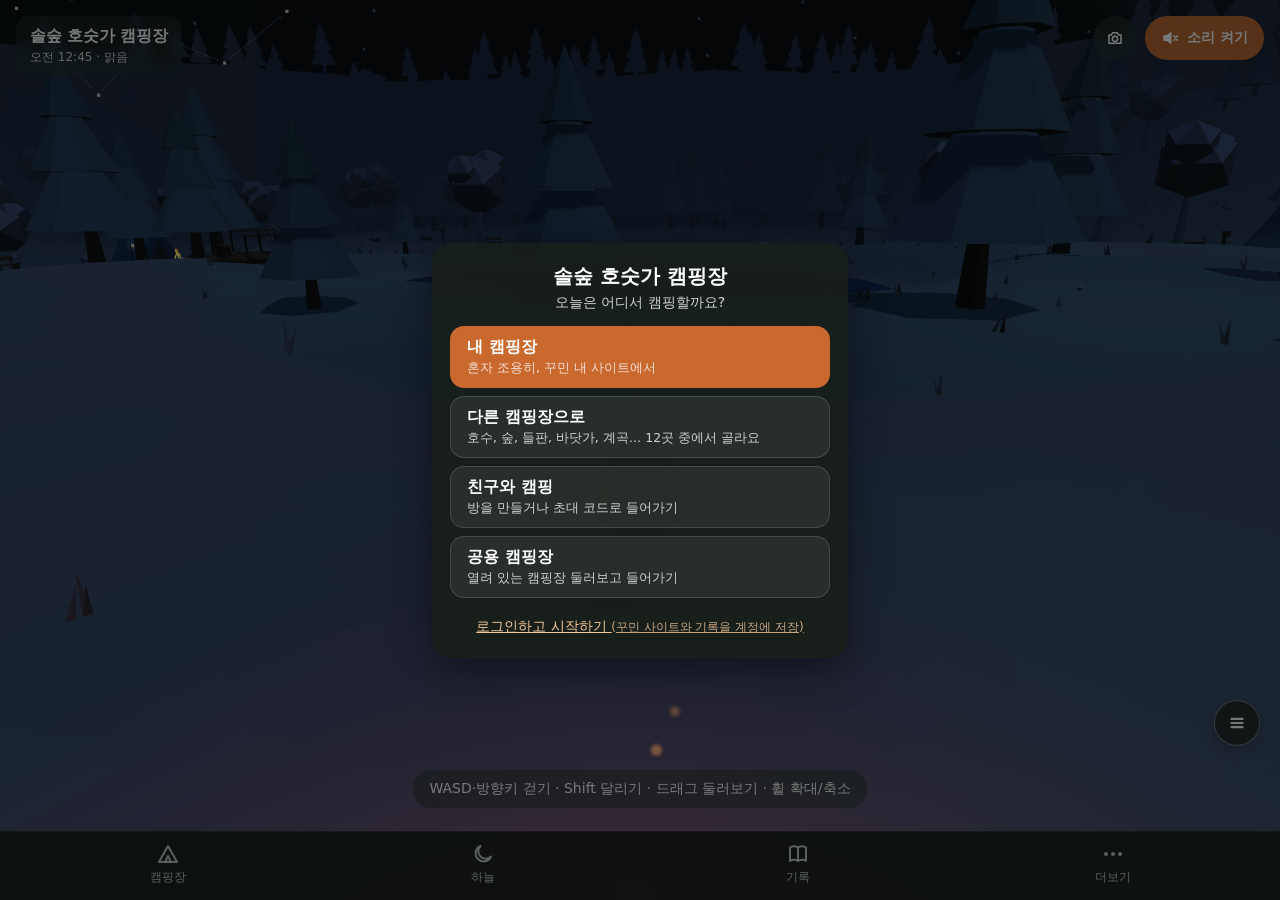
==== commit 337a22c3: "친구들과 하는 게임 6가지 Co-Authored-By: Claude Opus 5.5 <noreply@anthropic.com>" ====
--- a/index.html
+++ b/index.html
@@ -14,8 +14,8 @@
     <meta name="apple-mobile-web-app-status-bar-style" content="black-translucent" />
     <meta name="apple-mobile-web-app-title" content="솔숲 캠핑장" />
     <title>솔숲 호숫가 캠핑장</title>
-    <script type="module" crossorigin src="./assets/index-BdGLCpIB.js"></script>
-    <link rel="stylesheet" crossorigin href="./assets/index-D4J411Nl.css">
+    <script type="module" crossorigin src="./assets/index-B_Rz2SoS.js"></script>
+    <link rel="stylesheet" crossorigin href="./assets/index-n2mum9Oz.css">
   </head>
   <body>
     <div id="root"></div>
--- a/assets/index-n2mum9Oz.css
+++ b/assets/index-n2mum9Oz.css
@@ -0,0 +1 @@
+html,body,#root{margin:0;height:100%;overflow:hidden;background:#cbdde3;overscroll-behavior:none;-webkit-user-select:none;user-select:none;-webkit-touch-callout:none;-webkit-tap-highlight-color:transparent;font-family:Pretendard,Apple SD Gothic Neo,Malgun Gothic,system-ui,sans-serif}.app{position:fixed;top:0;right:0;bottom:0;left:0}.app canvas{display:block;filter:var(--view-filter, none)}.control-layer{position:fixed;top:0;right:0;bottom:0;left:0;z-index:1;touch-action:none;cursor:grab}.control-layer:active{cursor:grabbing}.joystick{position:fixed;width:112px;height:112px;margin:-56px 0 0 -56px;border-radius:50%;background:#ffffff2e;border:2px solid rgba(255,255,255,.55);opacity:0;pointer-events:none;transition:opacity .12s}.joystick.active{opacity:1}.joystick-knob{position:absolute;left:50%;top:50%;width:50px;height:50px;border-radius:50%;background:#ffffffd9;box-shadow:0 2px 8px #0003;transform:translate(-50%,-50%)}.hud{position:fixed;top:0;right:0;bottom:0;left:0;z-index:2;pointer-events:none;padding:max(16px,env(safe-area-inset-top)) max(16px,env(safe-area-inset-right)) max(16px,env(safe-area-inset-bottom)) max(16px,env(safe-area-inset-left));color:#fff}.hud-button{pointer-events:auto;display:inline-flex;align-items:center;gap:8px;border:0;border-radius:999px;color:#fff;font:inherit;font-weight:600;background:#1e2d238c;backdrop-filter:blur(6px);-webkit-backdrop-filter:blur(6px);cursor:pointer;touch-action:manipulation;transition:opacity .6s,background .2s}.hud-button:active{background:#1e2d23bf}.top-right{position:absolute;z-index:3;top:max(16px,env(safe-area-inset-top));right:max(16px,env(safe-area-inset-right));display:flex;align-items:center;gap:8px}.sound-button.on{width:44px;padding:0;justify-content:center;background:#d6702ce6}.sound-button,.clock-button{min-height:44px;padding:0 16px;font-size:14px}.clock-button{font-variant-numeric:tabular-nums}.sky-area{display:flex;flex-direction:column;align-items:flex-end;gap:8px}.sky-panel{pointer-events:auto;box-sizing:border-box;width:min(340px,calc(100vw - 32px));padding:14px;border-radius:16px;background:#18221eb8;backdrop-filter:blur(8px);-webkit-backdrop-filter:blur(8px);display:flex;flex-direction:column;gap:12px}.sky-row{display:flex;flex-direction:column;gap:6px}.sky-label{font-size:12px;opacity:.75}.chips{display:flex;flex-wrap:wrap;gap:6px}.chip{min-height:32px;padding:0 12px;border:1px solid rgba(255,255,255,.28);border-radius:999px;background:#ffffff14;color:#fff;font:inherit;font-size:13px;cursor:pointer;touch-action:manipulation}.chip.on{background:#d6702ce6;border-color:transparent;font-weight:600}.sky-note{margin:0;font-size:12px;opacity:.7;line-height:1.45}.sound-row{display:flex;gap:8px}.icon-button{width:44px;height:44px;justify-content:center;padding:0}.icon-button.open{background:#d6702ce6}.volume-row{display:grid;grid-template-columns:92px 1fr 46px;align-items:center;gap:10px;min-height:36px;font-size:14px}.volume-value{font-size:13px;text-align:right;font-variant-numeric:tabular-nums;opacity:.85}.volume-row input[type=range]{width:100%;height:28px;margin:0;accent-color:#d6702c;touch-action:pan-x;cursor:pointer}.sound-panel-foot{display:flex;align-items:center;justify-content:space-between;gap:10px;padding-top:2px}.sound-panel-foot .chip{flex:none}.sound-button.attention{background:#d6702cd9;animation:pulse 2.4s ease-in-out infinite}@keyframes pulse{0%,to{box-shadow:0 0 #ffa0508c}50%{box-shadow:0 0 0 10px #ffa05000}}.action-stack{position:absolute;right:max(20px,env(safe-area-inset-right));bottom:max(96px,calc(env(safe-area-inset-bottom) + 84px));display:flex;flex-direction:column;align-items:flex-end;gap:10px}.action-stack.above-tray{bottom:max(200px,calc(env(safe-area-inset-bottom) + 188px))}.action-button{min-height:44px;padding:0 18px;font-size:14.5px;background:#d6702ce6;box-shadow:0 4px 14px #00000040}.action-button:active{background:#b45a1ef2}.action-button.quiet{min-height:40px;font-size:13.5px;background:#1e2d2399}.action-button.bite{background:#c83c28f2;animation:pulse .6s ease-in-out infinite}.action-button.roast{background:#965f28eb}.notice{position:absolute;top:max(150px,calc(env(safe-area-inset-top) + 134px));left:50%;transform:translate(-50%);width:max-content;max-width:calc(100vw - 32px);box-sizing:border-box;padding:10px 18px;border-radius:18px;background:#1e2d23bf;backdrop-filter:blur(6px);-webkit-backdrop-filter:blur(6px);font-size:15px;font-weight:600;text-align:center;animation:notice-in .25s ease-out}@keyframes notice-in{0%{opacity:0;transform:translate(-50%,-6px)}}.action-button:disabled{opacity:.45;cursor:default}.decor-tray{pointer-events:auto;position:absolute;left:max(12px,env(safe-area-inset-left));right:max(12px,env(safe-area-inset-right));bottom:max(12px,env(safe-area-inset-bottom));max-width:640px;margin:0 auto;box-sizing:border-box;padding:12px;border-radius:18px;background:#18221ec7;backdrop-filter:blur(8px);-webkit-backdrop-filter:blur(8px);display:flex;flex-direction:column;gap:10px}.decor-head{display:flex;justify-content:space-between;align-items:center;gap:8px}.decor-head-end{display:flex;gap:6px;flex:none}.undo-chip{flex:none;min-width:42px;padding:0 10px;font-size:18px}.chip:disabled{opacity:.35;cursor:default}.done-chip{flex:none;background:#d6702ce6;border-color:transparent;font-weight:600}.decor-items{display:flex;gap:8px;overflow-x:auto;padding-bottom:2px;touch-action:pan-x;scrollbar-width:none}.decor-card{flex:none;min-width:60px;min-height:42px;padding:0 12px;border:1px solid rgba(255,255,255,.22);border-radius:14px;background:#ffffff1a;color:#fff;font:inherit;font-size:13.5px;font-weight:600;cursor:pointer;touch-action:manipulation}.decor-tabs{display:flex;gap:6px;overflow-x:auto;scrollbar-width:none;touch-action:pan-x;min-width:0}.decor-tabs .chip{flex:none}.edit-title{font-size:15px}.edit-body{display:flex;align-items:center;gap:14px}.pad{flex:none;display:grid;grid-template-columns:repeat(3,46px);grid-template-rows:repeat(3,40px);gap:3px}.pad-btn,.turn-btn{border:1px solid rgba(255,255,255,.22);border-radius:12px;background:#ffffff1f;color:#fff;font:inherit;font-size:16px;cursor:pointer;touch-action:none;-webkit-user-select:none;user-select:none}.pad-btn:active,.turn-btn:active{background:#d6702ce6}.pad-btn.up{grid-area:1 / 2}.pad-btn.left{grid-area:2 / 1}.pad-btn.right{grid-area:2 / 3}.pad-btn.down{grid-area:3 / 2}.edit-side{flex:1;min-width:0;display:flex;flex-direction:column;gap:10px}.turn-row{display:flex;align-items:center;gap:8px}.turn-btn{width:52px;height:46px;font-size:22px}.turn-deg{min-width:44px;text-align:center;font-variant-numeric:tabular-nums;font-size:15px}.sign-text{display:flex;gap:6px}.sign-text input{flex:1;min-width:0;height:36px;padding:0 10px;box-sizing:border-box;border:1px solid rgba(255,255,255,.3);border-radius:10px;background:#ffffff1f;color:#fff;font:inherit;font-size:16px;-webkit-user-select:text;user-select:text}.sign-text input::placeholder{color:#ffffff8c}.swatches.small{gap:8px}.swatches.small .swatch{width:30px;height:30px}.decor-card.on{background:#d6702ce6;border-color:transparent}.decor-guide{font-size:13px;opacity:.9}.decor-guide.warn{color:#ffb4a8;opacity:1;font-weight:600}.decor-card:disabled{opacity:.4}.decor-tent{display:flex;flex-direction:column;gap:10px}.swatches{display:flex;gap:10px;flex-wrap:wrap}.swatch{width:38px;height:38px;border-radius:50%;border:2px solid rgba(255,255,255,.35);cursor:pointer;touch-action:manipulation}.swatch.on{border:3px solid #fff;box-shadow:0 0 0 2px #d6702ce6}.action-button kbd{font:inherit;font-size:12px;padding:2px 7px;border-radius:6px;background:#ffffff40}.title-card{transition:opacity .8s;display:inline-flex;flex-direction:column;gap:2px;padding:10px 14px;border-radius:12px;background:#1e2d236b;backdrop-filter:blur(6px);-webkit-backdrop-filter:blur(6px)}.title-main{font-size:16px;font-weight:700;letter-spacing:-.01em}.title-sub{font-size:12px;opacity:.8}.hint{position:absolute;left:16px;right:16px;bottom:max(28px,calc(env(safe-area-inset-bottom) + 16px));width:fit-content;margin:0 auto;box-sizing:border-box;padding:10px 16px;border-radius:18px;background:#1e2d2380;backdrop-filter:blur(6px);-webkit-backdrop-filter:blur(6px);font-size:14px;text-align:center;text-wrap:balance;transition:opacity .8s}.joystick-ghost{position:absolute;left:max(40px,calc(env(safe-area-inset-left) + 24px));bottom:max(96px,calc(env(safe-area-inset-bottom) + 80px));width:96px;height:96px;border-radius:50%;border:2px dashed rgba(255,255,255,.6);display:flex;align-items:center;justify-content:center;font-size:13px;transition:opacity .8s}.joystick-ghost.dim{opacity:.4}.hidden{opacity:0}@media (max-width: 480px){.hint{font-size:13px}}.fire-bar{pointer-events:auto;position:absolute;left:50%;bottom:max(20px,calc(env(safe-area-inset-bottom) + 12px));transform:translate(-50%);display:flex;flex-wrap:wrap;justify-content:center;gap:8px;width:max-content;max-width:calc(100vw - 24px);transition:opacity 1.2s}.fire-bar.sleepy{opacity:.12}.fire-btn{min-height:44px;padding:0 16px;font-size:14px}.fire-btn.on{background:#d6702cd9}.fire-btn:disabled{opacity:.45}.photo-flash{position:fixed;top:0;right:0;bottom:0;left:0;background:#fff;opacity:.7;pointer-events:none;animation:photo-flash .18s ease-out forwards}@keyframes photo-flash{to{opacity:0}}.emote-menu{display:flex;flex-direction:column;align-items:flex-end;gap:8px}.action-button.open{background:#d6702ce6}.slots{display:flex;flex-direction:column;gap:8px}.slot-row{display:flex;gap:6px;align-items:center}.slot-row input{flex:1;min-width:0;height:36px;padding:0 10px;box-sizing:border-box;border:1px solid rgba(255,255,255,.3);border-radius:10px;background:#ffffff1f;color:#fff;font:inherit;font-size:16px;-webkit-user-select:text;user-select:text}.slot-row .chip{flex:none}.sound-panel .sky-row{padding-top:4px}.warp-fade{position:fixed;top:0;right:0;bottom:0;left:0;background:#0b0f0c;opacity:0;pointer-events:none;transition:opacity .35s}.warp-fade.on{opacity:1}.records-panel{position:relative;z-index:3;max-height:min(70vh,560px);overflow-y:auto}.records-list{display:flex;flex-direction:column;gap:6px}.badge-row{display:flex;align-items:center;gap:10px;padding:6px 4px;opacity:.6}.badge-row.got{opacity:1}.badge-mark{width:22px;text-align:center;font-size:16px;color:#f2c14e}.badge-text{display:flex;flex-direction:column;font-size:13px;line-height:1.35}.badge-text span{font-size:12px;opacity:.8}.album-grid{display:grid;grid-template-columns:repeat(3,1fr);gap:6px}.album-thumb{padding:0;border:0;border-radius:8px;overflow:hidden;aspect-ratio:1;background:#ffffff14;cursor:pointer}.album-thumb img{width:100%;height:100%;object-fit:cover;display:block}.photo-viewer{pointer-events:auto;position:fixed;top:0;right:0;bottom:0;left:0;z-index:10;background:#080a09eb;display:flex;flex-direction:column;align-items:center;justify-content:center;gap:12px;padding:16px;box-sizing:border-box}.photo-viewer img{max-width:100%;max-height:calc(100% - 70px);border-radius:10px}.photo-viewer-bar{display:flex;flex-wrap:wrap;align-items:center;justify-content:center;gap:8px}.scope-view{position:fixed;top:0;right:0;bottom:0;left:0;pointer-events:none;background:radial-gradient(circle at 50% 50%,transparent 0,transparent min(42vw,42vh),rgba(0,0,0,.92) calc(min(42vw,42vh) + 6px))}.scope-label{position:absolute;left:0;top:0;color:#c8d7ffd9;font-size:14px;font-weight:600;letter-spacing:.05em;text-shadow:0 0 6px rgba(0,0,0,.8);transition:opacity .6s;white-space:nowrap}.scope-hint{position:absolute;bottom:max(24px,calc(env(safe-area-inset-bottom) + 12px));left:0;right:0;margin:0;text-align:center;font-size:13px;opacity:.7}.emote-grid{display:grid;grid-template-columns:repeat(2,auto);gap:8px;justify-content:end}.emote-grid .action-button{min-width:0;padding-left:14px;padding-right:14px}.round-row{display:flex;gap:8px;justify-content:flex-end;align-items:center}.round-button{min-width:46px;height:46px;padding:0 12px;justify-content:center;border-radius:23px;background:#1e2d2399;box-shadow:0 4px 14px #00000040;font-size:13px;gap:4px}.round-button.open{background:#d6702ce6}.round-button.home{background:#2f6f8fd9}.emote-menu .action-button.quiet{min-height:38px;padding-left:12px;padding-right:12px;font-size:13px}.emote-menu.compact{gap:6px}.emote-groups,.emote-items{display:flex;gap:6px;justify-content:flex-end;flex-wrap:wrap;max-width:260px}.emote-chip{pointer-events:auto;min-height:34px;padding:0 12px;border:0;border-radius:17px;background:#1e2d23b8;color:#fff;font:inherit;font-size:13px;font-weight:600;box-shadow:0 2px 8px #00000040;cursor:pointer}.emote-chip.group{min-width:56px}.emote-chip.on{background:#d6702ceb}.emote-items .emote-chip{background:#ffffffeb;color:#1d2621}.round-button[aria-label=동작]{width:46px;padding:0;background:#1c1c1cd9;border:1px solid rgba(255,255,255,.35)}.round-button[aria-label=동작].open{background:#d6702ceb}.emote-chip.group.home{background:#2f6f8fe6}.fire-music{flex-basis:100%;display:flex;flex-wrap:wrap;justify-content:center;align-items:center;gap:6px;padding:6px 10px;border-radius:22px;background:#141c188c}.fire-music-label{color:#fff;font-size:13px;font-weight:600;margin-right:2px}.account-buttons{display:flex;flex-direction:column;align-items:center;gap:10px;margin:12px 0}.google-box{min-height:44px}.kakao-button{display:inline-flex;align-items:center;justify-content:center;gap:8px;width:260px;height:44px;border:0;border-radius:22px;background:#fee500;color:#000000d9;font:inherit;font-size:15px;font-weight:600;cursor:pointer}.account-actions{display:flex;gap:8px;margin:10px 0}.account-choice{position:fixed;top:0;right:0;bottom:0;left:0;z-index:50;display:grid;place-items:center;padding:16px;background:#00000080;pointer-events:auto}.account-choice-card{display:flex;flex-direction:column;gap:10px;width:min(360px,100%);padding:18px;border-radius:16px;background:#18201bf5;color:#fff}.account-choice-card p{margin:0 0 4px;font-size:14px;line-height:1.5}.account-choice-card .hud-button{flex-direction:column;align-items:flex-start;gap:2px;min-height:56px;padding:8px 14px}.account-choice-card small{font-size:12px;font-weight:400;opacity:.8}.avatar-random{display:flex;flex-direction:column;gap:6px;margin:4px 0 10px}.dog-bond{display:flex;flex-direction:column;gap:2px}.dog-bond strong{color:#f2a28f;font-size:14px}.dog-bond small{opacity:.75;font-size:12px}.dog-tag>span{font-size:11px;background:#78461e99}.dog-bubble{font-size:14px}@media (max-height: 500px) and (min-aspect-ratio: 4/3){.decor-tray{left:auto;top:72px;right:max(10px,env(safe-area-inset-right));bottom:max(10px,env(safe-area-inset-bottom));width:min(320px,38vw);max-width:none;margin:0;padding:10px;gap:8px;overflow-y:auto;overscroll-behavior:contain;scrollbar-width:thin}.decor-tray .decor-head{flex-direction:column;align-items:stretch}.decor-tray .decor-tabs{flex-wrap:wrap;overflow:visible}.decor-tray .decor-head-end{justify-content:flex-end}.decor-tray .decor-items{flex-wrap:wrap;overflow:visible;touch-action:auto}.decor-tray .decor-card{min-width:0;min-height:34px;padding:0 9px;font-size:12.5px;flex:1 1 auto}.decor-tray .chip{min-height:30px;padding:0 9px;font-size:12px}.decor-tray .decor-guide{font-size:12px}}.update-banner{position:absolute;top:calc(env(safe-area-inset-top) + 68px);left:50%;transform:translate(-50%);z-index:30;display:flex;align-items:center;gap:8px;width:max-content;max-width:calc(100vw - 32px);box-sizing:border-box;padding:6px 6px 6px 14px;border-radius:999px;background:#1e2d23d9;backdrop-filter:blur(6px);-webkit-backdrop-filter:blur(6px);color:#fff;font-size:13.5px;font-weight:600;animation:notice-in .25s ease-out}.update-banner .chip.on{background:#d9773a;border-color:#d9773a}.update-close{width:28px;height:28px;border:0;border-radius:50%;background:transparent;color:#ffffffbf;font-size:18px;line-height:1;cursor:pointer}.start-chooser{position:fixed;top:0;right:0;bottom:0;left:0;z-index:40;display:grid;place-items:center;padding:max(16px,env(safe-area-inset-top)) 16px max(16px,env(safe-area-inset-bottom));background:#080c0a8c;pointer-events:auto;animation:start-fade .35s ease-out}@keyframes start-fade{0%{opacity:0}}.start-card{display:flex;flex-direction:column;gap:14px;width:min(380px,100%);max-height:100%;overflow-y:auto;padding:20px 18px 16px;border-radius:20px;background:#18201bf5;color:#fff;box-shadow:0 12px 40px #00000073}.start-head{display:flex;flex-direction:column;gap:4px;text-align:center}.start-head strong{font-size:20px}.start-head span{font-size:14px;opacity:.8}.start-options{display:flex;flex-direction:column;gap:8px}.start-option{display:flex;flex-direction:column;align-items:flex-start;gap:2px;min-height:58px;padding:10px 16px;border:1px solid rgba(255,255,255,.14);border-radius:14px;background:#ffffff12;color:inherit;font:inherit;text-align:left;cursor:pointer}.start-option strong{font-size:16px}.start-option small{font-size:12.5px;opacity:.78}.start-option.main{border-color:transparent;background:#c9692e}.start-option:active{transform:scale(.98)}.start-login{padding:6px;border:0;background:none;color:#f2c79b;font:inherit;font-size:14px;text-decoration:underline;cursor:pointer}.start-login small{font-size:12px;opacity:.8}@media (max-height: 500px) and (min-aspect-ratio: 4/3){.start-card{width:min(620px,100%);gap:10px;padding:14px 16px 10px}.start-head strong{font-size:18px}.start-options{display:grid;grid-template-columns:1fr 1fr}.start-option{min-height:54px}}.tab-bar{pointer-events:auto;position:absolute;z-index:4;left:0;right:0;bottom:0;display:grid;grid-template-columns:repeat(4,minmax(0,1fr));gap:4px;padding:6px max(12px,env(safe-area-inset-right)) max(10px,env(safe-area-inset-bottom)) max(12px,env(safe-area-inset-left));background:#0e1311e6;backdrop-filter:blur(8px);-webkit-backdrop-filter:blur(8px);border-top:1px solid rgba(255,255,255,.08);transition:transform .25s,opacity .25s}.tab-bar.away{transform:translateY(100%);opacity:0;pointer-events:none}.tab-bar button{min-height:52px;border:0;background:none;color:#ebf0eccc;font:inherit;font-size:12px;font-weight:500;display:flex;flex-direction:column;align-items:center;justify-content:center;gap:3px;cursor:pointer;touch-action:manipulation}.tab-bar button.on{color:#f0a060;font-weight:700}.hud.with-tabs .action-stack{bottom:calc(max(96px,calc(env(safe-area-inset-bottom) + 84px)) + 58px)}.hud.with-tabs .joystick-ghost{bottom:calc(max(96px,calc(env(safe-area-inset-bottom) + 80px)) + 58px)}.hud.with-tabs .hint{bottom:calc(max(28px,calc(env(safe-area-inset-bottom) + 16px)) + 64px)}.tab-sheet{pointer-events:auto;position:absolute;z-index:4;left:0;right:0;bottom:calc(58px + max(10px,env(safe-area-inset-bottom)));max-width:560px;max-height:min(72vh,660px);margin:0 auto;box-sizing:border-box;display:flex;flex-direction:column;border-radius:22px 22px 0 0;background:#121815f2;backdrop-filter:blur(10px);-webkit-backdrop-filter:blur(10px);box-shadow:0 -8px 24px #00000040;animation:sheet-in .22s ease-out}@keyframes sheet-in{0%{transform:translateY(24px);opacity:0}}.sheet-handle{flex:none;align-self:center;width:40px;height:4px;margin-top:8px;border-radius:2px;background:#ffffff40}.sheet-head{flex:none;display:flex;align-items:center;gap:6px;padding:2px 6px 4px 16px}.sheet-head h2{margin:0;font-size:19px;font-weight:700;white-space:nowrap}.sheet-sub{flex:1;min-width:0;margin-left:6px;font-size:12px;opacity:.75;white-space:nowrap;overflow:hidden;text-overflow:ellipsis}.sheet-icon{flex:none;width:44px;height:44px;border:0;border-radius:22px;background:none;color:#fff;display:flex;align-items:center;justify-content:center;cursor:pointer}.sheet-head .sheet-icon:first-child{margin-left:-10px}.sheet-icon.close{margin-left:auto;opacity:.8}.sheet-body{overflow-y:auto;overscroll-behavior:contain;touch-action:pan-y;padding:4px 16px 18px}.sheet-cols{display:flex;flex-direction:column;gap:14px}.camp-map{display:block;flex:none;width:100%;border-radius:16px}.camp-layout,.camp-side{display:flex;flex-direction:column;gap:14px}.sheet-grid{display:grid;grid-template-columns:repeat(2,minmax(0,1fr));gap:8px}.sheet-btn{min-height:40px;border-radius:14px;border:1px solid rgba(255,255,255,.14);background:#ffffff0f;color:#fff;font:inherit;font-size:13.5px;font-weight:500;cursor:pointer;touch-action:manipulation}.sheet-btn:active{background:#ffffff24}.sheet-btn.main{border-color:transparent;background:#d6702ceb;font-weight:700}.sheet-sep{flex:none;height:1px;background:#ffffff14}.sheet-field{display:flex;flex-direction:column;gap:8px}.field-head{display:flex;justify-content:space-between;font-size:14px;font-variant-numeric:tabular-nums}.accent{color:#f0a060}.sheet-field input[type=range]{width:100%;height:28px;margin:0;accent-color:#d6702c;touch-action:pan-x;cursor:pointer}.field-scale{display:flex;justify-content:space-between;font-size:11px;opacity:.65}.field-title{font-size:14px;font-weight:600}.sheet-toggle{display:flex;align-items:center;justify-content:space-between;gap:12px}.sheet-toggle>span{display:flex;flex-direction:column;gap:2px;font-size:14px}.sheet-toggle>span>span{font-size:12px;opacity:.7}.switch{flex:none;width:52px;height:30px;padding:3px;border:0;border-radius:15px;background:#fff3;display:flex;cursor:pointer;transition:background .2s}.switch span{width:24px;height:24px;border-radius:12px;background:#f4f1ea;transition:transform .2s}.switch.on{background:#d6702c}.switch.on span{transform:translate(22px)}.sun-moon{margin:0;padding:10px 12px;border-radius:12px;background:#ffffff0d;display:flex;flex-wrap:wrap;justify-content:space-between;gap:4px 12px;font-size:13px}.sheet-list{flex:none;display:flex;flex-direction:column;border-radius:16px;overflow:hidden;background:#ffffff0d}.list-row{display:flex;align-items:center;gap:14px;padding:13px 14px;border:0;border-bottom:1px solid rgba(255,255,255,.07);background:none;color:#fff;font:inherit;text-align:left;text-decoration:none;cursor:pointer;touch-action:manipulation}.list-row:last-child{border-bottom:0}.list-row:active{background:#ffffff0f}.list-row.static{cursor:default}.list-icon{flex:none;width:38px;height:38px;border-radius:12px;background:#d6702c33;color:#f0a060;display:flex;align-items:center;justify-content:center}.list-icon.plain{background:#ffffff14;color:#dfe5e0}.list-text{flex:1;min-width:0;display:flex;flex-direction:column;gap:2px}.list-text strong{font-size:15px}.list-text span{font-size:12px;opacity:.72;line-height:1.45}.list-arrow{opacity:.6;font-size:22px}.sky-note.center{text-align:center}.credit-card{display:flex;flex-direction:column;gap:5px;padding:14px;border-radius:16px;background:#ffffff0d;font-size:13px;line-height:1.5}.credit-kind{font-size:12px;font-weight:700;color:#f0a060}.credit-meta{font-size:12px;opacity:.8}.credit-card a{color:#f0a060}.segmented{display:grid;grid-auto-flow:column;grid-auto-columns:minmax(0,1fr);gap:4px;padding:4px;border-radius:14px;background:#ffffff0f}.segmented button{min-height:38px;padding:0 4px;white-space:nowrap;border:0;border-radius:10px;background:none;color:#e6ebe7;font:inherit;font-size:13px;cursor:pointer;touch-action:manipulation}.segmented button.on{background:#d6702ceb;color:#fff;font-weight:700}@media (max-height: 500px) and (min-aspect-ratio: 4/3){.tab-bar{padding-top:2px;padding-bottom:max(4px,env(safe-area-inset-bottom))}.tab-bar button{min-height:42px;flex-direction:row;gap:6px;font-size:13px}.tab-sheet{bottom:calc(44px + max(4px,env(safe-area-inset-bottom)));max-height:calc(100vh - 110px);max-width:720px}.camp-layout{flex-direction:row;align-items:flex-start}.camp-layout .camp-map{width:auto;height:calc(100vh - 200px);max-height:260px}.camp-side{flex:1;min-width:0}.hud.with-tabs .action-stack,.hud.with-tabs .joystick-ghost{bottom:calc(max(24px,calc(env(safe-area-inset-bottom) + 16px)) + 52px)}.hud.with-tabs .hint{bottom:56px}}.list-row:disabled{cursor:default;opacity:.85}.journal-day{display:flex;flex-direction:column;gap:4px;padding:12px 14px;border-radius:14px;background:#ffffff0d;font-size:14px}.journal-day ul{margin:2px 0 0;padding-left:18px;font-size:13px;line-height:1.6;opacity:.85}.sun-moon .tonight{flex-basis:100%;opacity:.85}.crash{position:fixed;top:0;right:0;bottom:0;left:0;display:flex;flex-direction:column;align-items:center;justify-content:center;gap:14px;background:#0f1d2b;color:#fff;font-size:16px}.slot-row.in-use input{border-color:#d6702ce6}.plain-fieldset{margin:0;padding:0;border:0;min-width:0;display:flex;flex-direction:column;gap:14px}.plain-fieldset:disabled{opacity:.5}.sky-note.warn{color:#ffc08a;opacity:1}.together{display:flex;flex-direction:column;gap:10px}.together-row{display:flex;align-items:center;gap:8px;font-size:13px}.together-row>span{flex:none;opacity:.8}.together input[type=text],.together select,.chat-input input{flex:1;min-width:0;height:40px;box-sizing:border-box;padding:0 12px;border-radius:12px;border:1px solid rgba(255,255,255,.2);background:#ffffff14;color:#fff;font:inherit;font-size:15px;-webkit-user-select:text;user-select:text}.together select option{color:#111}.room-code{display:flex;align-items:center;justify-content:space-between;gap:10px;padding:10px 14px;border-radius:14px;background:#d6702c29}.room-code strong{font-size:22px;letter-spacing:.04em;font-variant-numeric:tabular-nums}.member-list{margin:0;padding:0;list-style:none;display:flex;flex-direction:column;gap:6px;font-size:14px}.member-row{display:flex;align-items:center;gap:6px}.member-row>span{flex:1;min-width:0}.member-row .chip{min-height:32px;padding:0 10px;font-size:13px}.chat-button{position:relative}.chat-button .badge{position:absolute;top:-2px;right:-2px;min-width:18px;height:18px;padding:0 4px;box-sizing:border-box;border-radius:9px;background:#e0483a;font-size:11px;line-height:18px;text-align:center}.chat-panel{pointer-events:auto;position:absolute;z-index:4;left:0;right:0;bottom:calc(58px + max(10px,env(safe-area-inset-bottom)));max-width:560px;height:min(46vh,420px);margin:0 auto;box-sizing:border-box;padding:10px 12px 12px;display:flex;flex-direction:column;gap:8px;border-radius:20px 20px 0 0;background:#121815f2;backdrop-filter:blur(10px);-webkit-backdrop-filter:blur(10px)}.chat-list{flex:1;overflow-y:auto;overscroll-behavior:contain;touch-action:pan-y;display:flex;flex-direction:column;gap:4px}.chat-line{margin:0;font-size:14px;line-height:1.45;-webkit-user-select:text;user-select:text}.chat-line strong{color:#f0a060;margin-right:4px}.chat-line.mine strong{color:#9fd0ff}.chat-line.system{opacity:.7;font-size:13px}.chat-presets{flex:none;display:flex;gap:6px;overflow-x:auto;touch-action:pan-x;padding-bottom:2px}.chat-presets .chip{flex:none;min-height:34px;font-size:13px}.chat-input{flex:none;display:flex;gap:6px;align-items:center}.chat-input .chip{flex:none;padding:0 10px;font-size:13px}.peer-tag{display:flex;flex-direction:column;align-items:center;gap:4px;transform:translateY(-50%);font-family:Pretendard,Apple SD Gothic Neo,Malgun Gothic,system-ui,sans-serif}.peer-tag>span{padding:2px 8px;border-radius:8px;background:#00000080;color:#fff;font-size:12px;font-weight:600;white-space:nowrap}.peer-bubble{max-width:180px;padding:6px 10px;border-radius:12px;background:#ffffffeb;color:#1d2621;font-family:Pretendard,Apple SD Gothic Neo,Malgun Gothic,system-ui,sans-serif;font-size:13px;line-height:1.35;text-align:center;word-break:keep-all;white-space:normal;width:max-content}.peer-bubble.mine{transform:translateY(-120%)}.chat-button{position:absolute;top:calc(max(16px,env(safe-area-inset-top)) + 58px);left:max(16px,env(safe-area-inset-left));z-index:3}.room-setup{display:flex;flex-direction:column;gap:10px;padding:12px;border-radius:14px;background:#ffffff0d}.stepper{display:flex;align-items:center;gap:8px}.stepper .chip{min-width:40px;font-size:18px}.stepper strong{min-width:42px;text-align:center;font-variant-numeric:tabular-nums}.together-row .row-hint{font-size:12px;opacity:.6}.room-code.visiting{background:#5a96dc2e;font-size:14px}.member-block{display:flex;flex-direction:column;gap:6px}.report-reasons{display:flex;flex-wrap:wrap;align-items:center;gap:6px;padding:8px 10px;border-radius:12px;background:#e0483a1f;font-size:13px}.report-reasons .chip{min-height:32px;padding:0 10px;font-size:13px}.chat-presets.gestures .chip{background:#d6702c33}.camp-list{margin:0;padding:0;list-style:none;display:flex;flex-direction:column;gap:6px;max-height:240px;overflow-y:auto;overscroll-behavior:contain}.camp-row{display:flex;align-items:center;justify-content:space-between;gap:8px;padding:8px 10px;border-radius:12px;background:#ffffff0f}.camp-row>span{display:flex;flex-direction:column;min-width:0}.camp-row strong{font-size:14px;overflow:hidden;text-overflow:ellipsis;white-space:nowrap}.camp-row small,.member-row small{font-size:12px;opacity:.65}.together input[type=search]{flex:1;min-width:0;height:40px;box-sizing:border-box;padding:0 12px;border-radius:12px;border:1px solid rgba(255,255,255,.2);background:#ffffff14;color:#fff;font:inherit;font-size:15px}.member-row.actions{flex-wrap:wrap}.board{padding:12px 14px;border-radius:14px;background:#3b2c1e;border:2px solid #6b4e34;font-size:13px;line-height:1.5}.board h4{margin:0 0 6px;font-size:14px}.board ol,.board ul{margin:0 0 10px;padding-left:20px}.board ul{list-style:none;padding-left:0}.board time{opacity:.6;font-variant-numeric:tabular-nums;margin-right:4px}.chat-tabs{flex:none;display:flex;gap:6px;overflow-x:auto;touch-action:pan-x;margin-right:40px}.chat-close{position:absolute;top:8px;right:10px;width:34px;height:34px;border:0;border-radius:50%;background:#ffffff1a;color:#fff;font:inherit;font-size:15px;cursor:pointer;touch-action:manipulation}.chat-tabs .chip{flex:none;min-height:32px;font-size:13px;position:relative}.badge.inline{display:inline-block;margin-left:4px;min-width:16px;height:16px;padding:0 4px;border-radius:8px;background:#e0483a;font-size:11px;line-height:16px;text-align:center}.dm-head{flex:none;display:flex;align-items:center;justify-content:space-between;gap:8px;font-size:13px}.dm-head small{opacity:.6}.dm-tools{display:flex;gap:6px}.dm-tools .chip,.vote-actions .chip{min-height:32px;font-size:13px}.dm-ask{padding:10px 12px;border-radius:12px;background:#5a96dc29;font-size:14px}.dm-ask p{margin:0 0 8px}.vote-actions{display:flex;gap:8px}.chat-line.ranger strong{color:#a8d48a}.chat-line.ranger{background:#78aa5a1f;border-radius:8px;padding:2px 6px}.vote-banner{pointer-events:auto;position:absolute;z-index:6;top:calc(72px + env(safe-area-inset-top));left:50%;transform:translate(-50%);width:min(92vw,420px);box-sizing:border-box;padding:12px 14px;border-radius:16px;background:#121815f2;border:1px solid rgba(240,160,96,.5);color:#fff;font-size:14px}.vote-banner p{margin:0 0 8px;line-height:1.45}.plot-tag,.ranger-tag{padding:2px 8px;border-radius:8px;background:#3c2814b3;color:#f3e3c3;font-family:Pretendard,Apple SD Gothic Neo,Malgun Gothic,system-ui,sans-serif;font-size:12px;font-weight:600;white-space:nowrap}.ranger-tag{background:#3c5a28d9;color:#fff}.board-face{display:flex;flex-direction:column;align-items:center;gap:4px;width:300px;color:#3b2c1e;font-family:Pretendard,Apple SD Gothic Neo,Malgun Gothic,system-ui,sans-serif}.board-face strong{font-size:40px}.board-face span{font-size:24px}.name-button{margin:0 4px 0 0;padding:0;border:0;background:none;color:#f0a060;font:inherit;font-weight:700;text-decoration:underline dotted;text-underline-offset:3px;cursor:pointer}.line-menu{margin:2px 0 6px}.line-menu .chip{min-height:30px;font-size:12px}.coat-chip{display:inline-flex;align-items:center;gap:6px}.coat-dot{width:14px;height:14px;border-radius:50%;border:1px solid rgba(255,255,255,.4)}.board.consent{border-color:#d6702c}.board.consent .sheet-grid{margin-top:6px}.leave-confirm p{margin:0 0 8px}.room-code.visiting{flex-wrap:wrap}.room-code.visiting .row-hint{flex-basis:100%;font-size:12px;opacity:.7}.site-choice{display:flex;flex-direction:column;gap:4px;margin-bottom:8px}.site-choice .sky-note{margin:0 0 6px}.board.consent>.sheet-btn{width:100%}.plot-map{width:100%;max-height:260px;margin:4px 0;border-radius:12px;background:#2e3d2a}.plot-map .lake{fill:#3d6f8f}.plot-map .label{fill:#e8f0e8;font-size:4.4px;text-anchor:middle;font-family:Pretendard,Apple SD Gothic Neo,Malgun Gothic,system-ui,sans-serif}.plot-map .label.small{font-size:3.4px}.plot-map .home rect{fill:#d6702c}.plot-map .plot circle{stroke:#1d2621;stroke-width:.6}.plot-map .plot.free circle{fill:#7fc46a;cursor:pointer}.plot-map .plot.taken circle{fill:#6b6b66}.plot-map .plot.picked circle{fill:#ffc04a;stroke:#fff;stroke-width:1}.plot-map .plot .num{fill:#13200f;font-size:4.4px;font-weight:700;text-anchor:middle;pointer-events:none;font-family:system-ui,sans-serif}.plot-map .plot.taken .num{fill:#d8d8d0}.peer-tag.mine>span{opacity:.85}.settings-bar{position:sticky;bottom:-18px;display:flex;gap:8px;margin:14px -16px -18px;padding:10px 16px 12px;background:linear-gradient(to bottom,#161b1800,#161b18fa 22%)}.settings-bar .sheet-btn{flex:1}.settings-bar .sheet-btn:disabled{opacity:.45}.leave-ask{position:fixed;top:0;right:0;bottom:0;left:0;z-index:60;display:grid;place-items:center;padding:16px;background:#00000080;pointer-events:auto}.leave-ask-card{display:flex;flex-direction:column;gap:8px;width:min(320px,100%);padding:18px;border-radius:16px;background:#18201bf7;color:#fff}.leave-ask-card strong{margin-bottom:4px;font-size:16px}@media (max-height: 500px) and (min-aspect-ratio: 4/3){.chat-panel{top:max(6px,env(safe-area-inset-top));bottom:calc(46px + max(4px,env(safe-area-inset-bottom)));left:auto;right:max(8px,env(safe-area-inset-right));width:min(max(50vw,380px),calc(100vw - 16px));height:auto;margin:0;padding:8px 10px 10px;gap:6px;border-radius:16px}.chat-list{min-height:48px}.chat-presets .chip,.chat-tabs .chip{min-height:30px;padding:0 10px;font-size:12.5px}.chat-input input{height:36px}}@media (max-height: 300px){.chat-panel{z-index:70;top:0;bottom:0;height:auto;border-radius:0;padding-top:max(6px,env(safe-area-inset-top));padding-bottom:6px}.chat-panel .chat-presets{display:none}.chat-list{min-height:32px}}@media (max-height: 560px) and (max-aspect-ratio: 4/3){.chat-panel{top:max(8px,env(safe-area-inset-top));height:auto}.chat-panel .chat-presets.gestures{display:none}.chat-list{min-height:60px}}.chat-quick{flex:none;display:flex;flex-direction:column;gap:6px}.chat-input .quick-toggle{min-width:0;white-space:nowrap}@media (max-height: 500px) and (min-aspect-ratio: 4/3){.hud.chat-open .hint{opacity:0}}body:has(.chat-panel input:focus) .tab-bar{display:none}@media (max-height: 150px){.chat-panel{padding:4px 8px;gap:4px}.chat-panel .chat-tabs,.chat-panel .chat-close{display:none}.chat-list{min-height:18px}.chat-input input{height:34px}}@media (max-height: 500px) and (min-aspect-ratio: 4/3){.tab-sheet{top:max(6px,env(safe-area-inset-top));bottom:calc(46px + max(4px,env(safe-area-inset-bottom)));left:auto;right:max(8px,env(safe-area-inset-right));width:min(max(50vw,380px),calc(100vw - 16px));max-width:none;max-height:none;margin:0;border-radius:18px;animation-name:sheet-in-side}.sheet-handle{display:none}.sheet-head{padding:4px 4px 2px 16px}.sheet-head h2{font-size:17px}.sheet-icon{width:40px;height:40px}.sheet-body{padding:2px 14px 12px}.sheet-cols{gap:12px}.sheet-cols>.camp-layout{flex-direction:column;align-items:stretch}.sheet-cols>.camp-layout .camp-map{width:100%;height:max(110px,calc(100vh - 236px));max-height:200px}.sheet-cols>.settings-bar{position:absolute;left:0;right:0;bottom:0;margin:0;padding:8px 14px 10px;border-radius:0 0 18px 18px;border-top:1px solid rgba(255,255,255,.08);background:#161b18}.sheet-cols>.settings-bar .sheet-btn{min-height:38px}.sheet-body:has(.settings-bar){padding-bottom:64px}.sheet-cols>.sheet-list>.list-row{padding:10px 14px}body:has(.tab-sheet) .hint{opacity:0}}@keyframes sheet-in-side{0%{transform:translate(24px);opacity:0}}.layout-section{display:flex;flex-direction:column;gap:8px}.layout-row{display:flex;align-items:center;gap:10px}.layout-row .field-title{margin:0}.layout-now{flex:1;font-size:14px;color:#f2c79b}.layout-list{display:grid;grid-template-columns:1fr 1fr;gap:8px}.layout-card{position:relative;display:flex;flex-direction:column;align-items:flex-start;gap:3px;min-height:74px;padding:10px 12px 26px;border:1px solid rgba(255,255,255,.14);border-radius:12px;background:#ffffff0f;color:#fff;font:inherit;text-align:left;cursor:pointer}.layout-card strong{display:flex;align-items:center;gap:6px;font-size:15px}.layout-card small{font-size:12px;line-height:1.35;opacity:.78}.layout-card.here{border-color:#c9692e;background:#c9692e38}.layout-here{padding:1px 6px;border-radius:6px;background:#c9692e;font-size:10.5px;font-weight:700}.layout-tag{position:absolute;left:12px;bottom:7px;font-size:11px;color:#9fc3d8}.layout-card:active{transform:scale(.98)}.start-card .layout-list{max-height:min(56vh,420px);overflow-y:auto;padding-right:2px}@media (max-height: 500px) and (min-aspect-ratio: 4/3){.layout-list{grid-template-columns:1fr 1fr 1fr}.start-card .layout-list{max-height:calc(100vh - 140px)}.layout-card{min-height:64px}}.game-button{position:absolute;top:calc(max(16px,env(safe-area-inset-top)) + 116px);left:max(16px,env(safe-area-inset-left));z-index:3}.game-button .badge{position:absolute;top:-2px;right:-2px;min-width:18px;height:18px;border-radius:9px;background:#e0483a;font-size:11px;line-height:18px;text-align:center}.game-button.attention{animation:game-pulse 1.4s ease-in-out infinite}@keyframes game-pulse{50%{box-shadow:0 0 0 6px #c9692e73}}.game-panel .game-body{flex:1;min-height:0;overflow-y:auto;overscroll-behavior:contain;touch-action:pan-y;display:flex;flex-direction:column;gap:10px}.game-title{display:flex;align-items:center;gap:8px;margin:2px 44px 0 2px;font-size:16px}.game-left{padding:1px 8px;border-radius:8px;background:#ffffff1f;font-size:13px;font-weight:600}.game-grid{display:grid;grid-template-columns:1fr 1fr 1fr;gap:8px}.game-card{display:flex;flex-direction:column;align-items:center;gap:2px;padding:10px 6px;border:1px solid rgba(255,255,255,.14);border-radius:12px;background:#ffffff0f;color:#fff;font:inherit;text-align:center;cursor:pointer}.game-card strong{font-size:13.5px}.game-card small{font-size:11px;opacity:.75;line-height:1.3}.game-icon{font-size:24px;line-height:1.2}.game-card:disabled{opacity:.45}.game-field{display:flex;flex-direction:column;gap:4px;font-size:13px}.game-field input{padding:9px 12px;border:1px solid rgba(255,255,255,.18);border-radius:10px;background:#ffffff14;color:#fff;font:inherit;font-size:15px}.game-actions{display:flex;justify-content:flex-end;gap:8px;margin-top:auto}.game-big-row{display:flex;gap:10px;justify-content:center}.game-big{flex:1;max-width:120px;display:flex;flex-direction:column;align-items:center;gap:2px;padding:10px 6px;border:0;border-radius:16px;background:#c9692e;color:#fff;font:inherit;cursor:pointer}.game-big span{font-size:34px;line-height:1.1;font-weight:800}.game-big small{font-size:13px;font-weight:600}.game-big.wide{max-width:none}.game-big:active,.game-card:active,.game-side:active{transform:scale(.97)}.game-people{display:flex;flex-wrap:wrap;gap:6px;margin:0;padding:0;list-style:none}.game-people li{padding:4px 10px;border-radius:10px;background:#ffffff14;font-size:13px}.game-people li.ok{background:#78be7838}.game-result{padding:10px 12px;border-radius:12px;background:#ffffff1a;font-size:15px;font-weight:700;text-align:center}.game-result.won{background:#78be784d}.game-result.lost{background:#e0483a4d}.game-stake{margin:0;font-size:14px;font-weight:600;color:#f2c79b}.game-count{font-size:54px;font-weight:800;text-align:center}.game-big.nunchi span{font-size:40px}.game-balance{display:flex;align-items:stretch;gap:6px}.game-side{flex:1;display:flex;flex-direction:column;align-items:center;justify-content:center;gap:6px;min-height:84px;padding:10px 8px;border:0;border-radius:14px;color:#fff;font:inherit;cursor:pointer}.game-side.a{background:#3f74a8}.game-side.b{background:#a8543f}.game-side:disabled{cursor:default;opacity:.92}.game-side strong{font-size:14.5px;line-height:1.35}.game-side small{font-size:12px;opacity:.9}.game-vs{align-self:center;font-size:12px;font-weight:800;opacity:.7}.game-cho{font-size:40px;font-weight:800;letter-spacing:6px;text-align:center}.game-answer.shake{animation:game-shake .4s}@keyframes game-shake{20%,60%{transform:translate(-6px)}40%,80%{transform:translate(6px)}}.game-ladder{width:100%;max-height:240px}.game-ladder line{stroke:#ffffff8c;stroke-width:2}.game-ladder text{fill:#fff;font-size:12px;font-weight:700}.game-ladder text.me{fill:#f2c79b}.game-ladder text.prize{fill:#9fc3d8;font-weight:600}.game-ladder path.mine{fill:none;stroke:#f2a65a;stroke-width:4;stroke-linejoin:round}@media (max-height: 500px) and (min-aspect-ratio: 4/3){.game-count{font-size:40px}.game-cho{font-size:32px}}
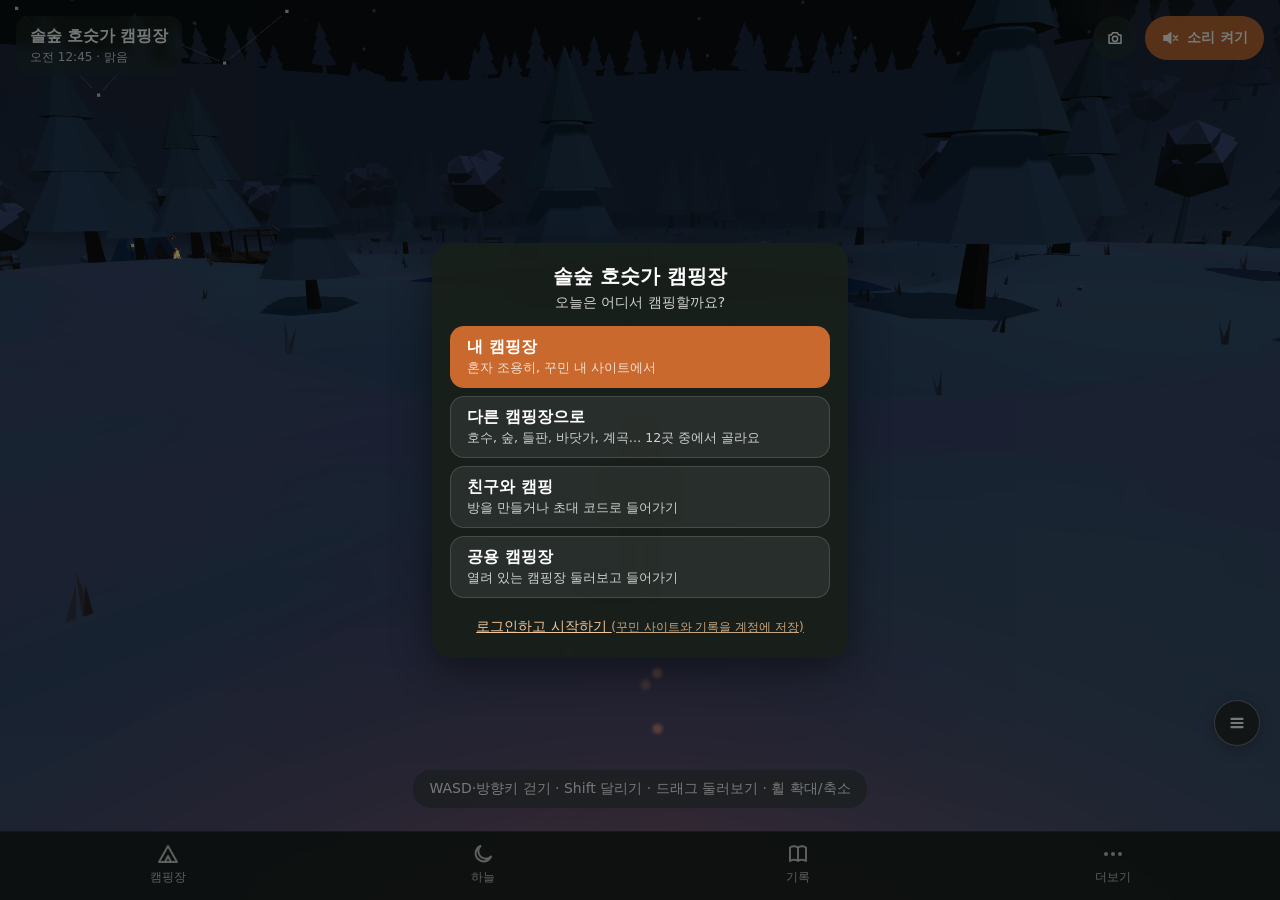
==== commit 62839e11: "게임 창 버튼 크기 Co-Authored-By: Claude Opus 5.5 <noreply@anthropic.com>" ====
--- a/index.html
+++ b/index.html
@@ -14,8 +14,8 @@
     <meta name="apple-mobile-web-app-status-bar-style" content="black-translucent" />
     <meta name="apple-mobile-web-app-title" content="솔숲 캠핑장" />
     <title>솔숲 호숫가 캠핑장</title>
-    <script type="module" crossorigin src="./assets/index-B_Rz2SoS.js"></script>
-    <link rel="stylesheet" crossorigin href="./assets/index-n2mum9Oz.css">
+    <script type="module" crossorigin src="./assets/index-DCyvrvBt.js"></script>
+    <link rel="stylesheet" crossorigin href="./assets/index-Dd0UHddQ.css">
   </head>
   <body>
     <div id="root"></div>
--- a/assets/index-Dd0UHddQ.css
+++ b/assets/index-Dd0UHddQ.css
@@ -0,0 +1 @@
+html,body,#root{margin:0;height:100%;overflow:hidden;background:#cbdde3;overscroll-behavior:none;-webkit-user-select:none;user-select:none;-webkit-touch-callout:none;-webkit-tap-highlight-color:transparent;font-family:Pretendard,Apple SD Gothic Neo,Malgun Gothic,system-ui,sans-serif}.app{position:fixed;top:0;right:0;bottom:0;left:0}.app canvas{display:block;filter:var(--view-filter, none)}.control-layer{position:fixed;top:0;right:0;bottom:0;left:0;z-index:1;touch-action:none;cursor:grab}.control-layer:active{cursor:grabbing}.joystick{position:fixed;width:112px;height:112px;margin:-56px 0 0 -56px;border-radius:50%;background:#ffffff2e;border:2px solid rgba(255,255,255,.55);opacity:0;pointer-events:none;transition:opacity .12s}.joystick.active{opacity:1}.joystick-knob{position:absolute;left:50%;top:50%;width:50px;height:50px;border-radius:50%;background:#ffffffd9;box-shadow:0 2px 8px #0003;transform:translate(-50%,-50%)}.hud{position:fixed;top:0;right:0;bottom:0;left:0;z-index:2;pointer-events:none;padding:max(16px,env(safe-area-inset-top)) max(16px,env(safe-area-inset-right)) max(16px,env(safe-area-inset-bottom)) max(16px,env(safe-area-inset-left));color:#fff}.hud-button{pointer-events:auto;display:inline-flex;align-items:center;gap:8px;border:0;border-radius:999px;color:#fff;font:inherit;font-weight:600;background:#1e2d238c;backdrop-filter:blur(6px);-webkit-backdrop-filter:blur(6px);cursor:pointer;touch-action:manipulation;transition:opacity .6s,background .2s}.hud-button:active{background:#1e2d23bf}.top-right{position:absolute;z-index:3;top:max(16px,env(safe-area-inset-top));right:max(16px,env(safe-area-inset-right));display:flex;align-items:center;gap:8px}.sound-button.on{width:44px;padding:0;justify-content:center;background:#d6702ce6}.sound-button,.clock-button{min-height:44px;padding:0 16px;font-size:14px}.clock-button{font-variant-numeric:tabular-nums}.sky-area{display:flex;flex-direction:column;align-items:flex-end;gap:8px}.sky-panel{pointer-events:auto;box-sizing:border-box;width:min(340px,calc(100vw - 32px));padding:14px;border-radius:16px;background:#18221eb8;backdrop-filter:blur(8px);-webkit-backdrop-filter:blur(8px);display:flex;flex-direction:column;gap:12px}.sky-row{display:flex;flex-direction:column;gap:6px}.sky-label{font-size:12px;opacity:.75}.chips{display:flex;flex-wrap:wrap;gap:6px}.chip{min-height:32px;padding:0 12px;border:1px solid rgba(255,255,255,.28);border-radius:999px;background:#ffffff14;color:#fff;font:inherit;font-size:13px;cursor:pointer;touch-action:manipulation}.chip.on{background:#d6702ce6;border-color:transparent;font-weight:600}.sky-note{margin:0;font-size:12px;opacity:.7;line-height:1.45}.sound-row{display:flex;gap:8px}.icon-button{width:44px;height:44px;justify-content:center;padding:0}.icon-button.open{background:#d6702ce6}.volume-row{display:grid;grid-template-columns:92px 1fr 46px;align-items:center;gap:10px;min-height:36px;font-size:14px}.volume-value{font-size:13px;text-align:right;font-variant-numeric:tabular-nums;opacity:.85}.volume-row input[type=range]{width:100%;height:28px;margin:0;accent-color:#d6702c;touch-action:pan-x;cursor:pointer}.sound-panel-foot{display:flex;align-items:center;justify-content:space-between;gap:10px;padding-top:2px}.sound-panel-foot .chip{flex:none}.sound-button.attention{background:#d6702cd9;animation:pulse 2.4s ease-in-out infinite}@keyframes pulse{0%,to{box-shadow:0 0 #ffa0508c}50%{box-shadow:0 0 0 10px #ffa05000}}.action-stack{position:absolute;right:max(20px,env(safe-area-inset-right));bottom:max(96px,calc(env(safe-area-inset-bottom) + 84px));display:flex;flex-direction:column;align-items:flex-end;gap:10px}.action-stack.above-tray{bottom:max(200px,calc(env(safe-area-inset-bottom) + 188px))}.action-button{min-height:44px;padding:0 18px;font-size:14.5px;background:#d6702ce6;box-shadow:0 4px 14px #00000040}.action-button:active{background:#b45a1ef2}.action-button.quiet{min-height:40px;font-size:13.5px;background:#1e2d2399}.action-button.bite{background:#c83c28f2;animation:pulse .6s ease-in-out infinite}.action-button.roast{background:#965f28eb}.notice{position:absolute;top:max(150px,calc(env(safe-area-inset-top) + 134px));left:50%;transform:translate(-50%);width:max-content;max-width:calc(100vw - 32px);box-sizing:border-box;padding:10px 18px;border-radius:18px;background:#1e2d23bf;backdrop-filter:blur(6px);-webkit-backdrop-filter:blur(6px);font-size:15px;font-weight:600;text-align:center;animation:notice-in .25s ease-out}@keyframes notice-in{0%{opacity:0;transform:translate(-50%,-6px)}}.action-button:disabled{opacity:.45;cursor:default}.decor-tray{pointer-events:auto;position:absolute;left:max(12px,env(safe-area-inset-left));right:max(12px,env(safe-area-inset-right));bottom:max(12px,env(safe-area-inset-bottom));max-width:640px;margin:0 auto;box-sizing:border-box;padding:12px;border-radius:18px;background:#18221ec7;backdrop-filter:blur(8px);-webkit-backdrop-filter:blur(8px);display:flex;flex-direction:column;gap:10px}.decor-head{display:flex;justify-content:space-between;align-items:center;gap:8px}.decor-head-end{display:flex;gap:6px;flex:none}.undo-chip{flex:none;min-width:42px;padding:0 10px;font-size:18px}.chip:disabled{opacity:.35;cursor:default}.done-chip{flex:none;background:#d6702ce6;border-color:transparent;font-weight:600}.decor-items{display:flex;gap:8px;overflow-x:auto;padding-bottom:2px;touch-action:pan-x;scrollbar-width:none}.decor-card{flex:none;min-width:60px;min-height:42px;padding:0 12px;border:1px solid rgba(255,255,255,.22);border-radius:14px;background:#ffffff1a;color:#fff;font:inherit;font-size:13.5px;font-weight:600;cursor:pointer;touch-action:manipulation}.decor-tabs{display:flex;gap:6px;overflow-x:auto;scrollbar-width:none;touch-action:pan-x;min-width:0}.decor-tabs .chip{flex:none}.edit-title{font-size:15px}.edit-body{display:flex;align-items:center;gap:14px}.pad{flex:none;display:grid;grid-template-columns:repeat(3,46px);grid-template-rows:repeat(3,40px);gap:3px}.pad-btn,.turn-btn{border:1px solid rgba(255,255,255,.22);border-radius:12px;background:#ffffff1f;color:#fff;font:inherit;font-size:16px;cursor:pointer;touch-action:none;-webkit-user-select:none;user-select:none}.pad-btn:active,.turn-btn:active{background:#d6702ce6}.pad-btn.up{grid-area:1 / 2}.pad-btn.left{grid-area:2 / 1}.pad-btn.right{grid-area:2 / 3}.pad-btn.down{grid-area:3 / 2}.edit-side{flex:1;min-width:0;display:flex;flex-direction:column;gap:10px}.turn-row{display:flex;align-items:center;gap:8px}.turn-btn{width:52px;height:46px;font-size:22px}.turn-deg{min-width:44px;text-align:center;font-variant-numeric:tabular-nums;font-size:15px}.sign-text{display:flex;gap:6px}.sign-text input{flex:1;min-width:0;height:36px;padding:0 10px;box-sizing:border-box;border:1px solid rgba(255,255,255,.3);border-radius:10px;background:#ffffff1f;color:#fff;font:inherit;font-size:16px;-webkit-user-select:text;user-select:text}.sign-text input::placeholder{color:#ffffff8c}.swatches.small{gap:8px}.swatches.small .swatch{width:30px;height:30px}.decor-card.on{background:#d6702ce6;border-color:transparent}.decor-guide{font-size:13px;opacity:.9}.decor-guide.warn{color:#ffb4a8;opacity:1;font-weight:600}.decor-card:disabled{opacity:.4}.decor-tent{display:flex;flex-direction:column;gap:10px}.swatches{display:flex;gap:10px;flex-wrap:wrap}.swatch{width:38px;height:38px;border-radius:50%;border:2px solid rgba(255,255,255,.35);cursor:pointer;touch-action:manipulation}.swatch.on{border:3px solid #fff;box-shadow:0 0 0 2px #d6702ce6}.action-button kbd{font:inherit;font-size:12px;padding:2px 7px;border-radius:6px;background:#ffffff40}.title-card{transition:opacity .8s;display:inline-flex;flex-direction:column;gap:2px;padding:10px 14px;border-radius:12px;background:#1e2d236b;backdrop-filter:blur(6px);-webkit-backdrop-filter:blur(6px)}.title-main{font-size:16px;font-weight:700;letter-spacing:-.01em}.title-sub{font-size:12px;opacity:.8}.hint{position:absolute;left:16px;right:16px;bottom:max(28px,calc(env(safe-area-inset-bottom) + 16px));width:fit-content;margin:0 auto;box-sizing:border-box;padding:10px 16px;border-radius:18px;background:#1e2d2380;backdrop-filter:blur(6px);-webkit-backdrop-filter:blur(6px);font-size:14px;text-align:center;text-wrap:balance;transition:opacity .8s}.joystick-ghost{position:absolute;left:max(40px,calc(env(safe-area-inset-left) + 24px));bottom:max(96px,calc(env(safe-area-inset-bottom) + 80px));width:96px;height:96px;border-radius:50%;border:2px dashed rgba(255,255,255,.6);display:flex;align-items:center;justify-content:center;font-size:13px;transition:opacity .8s}.joystick-ghost.dim{opacity:.4}.hidden{opacity:0}@media (max-width: 480px){.hint{font-size:13px}}.fire-bar{pointer-events:auto;position:absolute;left:50%;bottom:max(20px,calc(env(safe-area-inset-bottom) + 12px));transform:translate(-50%);display:flex;flex-wrap:wrap;justify-content:center;gap:8px;width:max-content;max-width:calc(100vw - 24px);transition:opacity 1.2s}.fire-bar.sleepy{opacity:.12}.fire-btn{min-height:44px;padding:0 16px;font-size:14px}.fire-btn.on{background:#d6702cd9}.fire-btn:disabled{opacity:.45}.photo-flash{position:fixed;top:0;right:0;bottom:0;left:0;background:#fff;opacity:.7;pointer-events:none;animation:photo-flash .18s ease-out forwards}@keyframes photo-flash{to{opacity:0}}.emote-menu{display:flex;flex-direction:column;align-items:flex-end;gap:8px}.action-button.open{background:#d6702ce6}.slots{display:flex;flex-direction:column;gap:8px}.slot-row{display:flex;gap:6px;align-items:center}.slot-row input{flex:1;min-width:0;height:36px;padding:0 10px;box-sizing:border-box;border:1px solid rgba(255,255,255,.3);border-radius:10px;background:#ffffff1f;color:#fff;font:inherit;font-size:16px;-webkit-user-select:text;user-select:text}.slot-row .chip{flex:none}.sound-panel .sky-row{padding-top:4px}.warp-fade{position:fixed;top:0;right:0;bottom:0;left:0;background:#0b0f0c;opacity:0;pointer-events:none;transition:opacity .35s}.warp-fade.on{opacity:1}.records-panel{position:relative;z-index:3;max-height:min(70vh,560px);overflow-y:auto}.records-list{display:flex;flex-direction:column;gap:6px}.badge-row{display:flex;align-items:center;gap:10px;padding:6px 4px;opacity:.6}.badge-row.got{opacity:1}.badge-mark{width:22px;text-align:center;font-size:16px;color:#f2c14e}.badge-text{display:flex;flex-direction:column;font-size:13px;line-height:1.35}.badge-text span{font-size:12px;opacity:.8}.album-grid{display:grid;grid-template-columns:repeat(3,1fr);gap:6px}.album-thumb{padding:0;border:0;border-radius:8px;overflow:hidden;aspect-ratio:1;background:#ffffff14;cursor:pointer}.album-thumb img{width:100%;height:100%;object-fit:cover;display:block}.photo-viewer{pointer-events:auto;position:fixed;top:0;right:0;bottom:0;left:0;z-index:10;background:#080a09eb;display:flex;flex-direction:column;align-items:center;justify-content:center;gap:12px;padding:16px;box-sizing:border-box}.photo-viewer img{max-width:100%;max-height:calc(100% - 70px);border-radius:10px}.photo-viewer-bar{display:flex;flex-wrap:wrap;align-items:center;justify-content:center;gap:8px}.scope-view{position:fixed;top:0;right:0;bottom:0;left:0;pointer-events:none;background:radial-gradient(circle at 50% 50%,transparent 0,transparent min(42vw,42vh),rgba(0,0,0,.92) calc(min(42vw,42vh) + 6px))}.scope-label{position:absolute;left:0;top:0;color:#c8d7ffd9;font-size:14px;font-weight:600;letter-spacing:.05em;text-shadow:0 0 6px rgba(0,0,0,.8);transition:opacity .6s;white-space:nowrap}.scope-hint{position:absolute;bottom:max(24px,calc(env(safe-area-inset-bottom) + 12px));left:0;right:0;margin:0;text-align:center;font-size:13px;opacity:.7}.emote-grid{display:grid;grid-template-columns:repeat(2,auto);gap:8px;justify-content:end}.emote-grid .action-button{min-width:0;padding-left:14px;padding-right:14px}.round-row{display:flex;gap:8px;justify-content:flex-end;align-items:center}.round-button{min-width:46px;height:46px;padding:0 12px;justify-content:center;border-radius:23px;background:#1e2d2399;box-shadow:0 4px 14px #00000040;font-size:13px;gap:4px}.round-button.open{background:#d6702ce6}.round-button.home{background:#2f6f8fd9}.emote-menu .action-button.quiet{min-height:38px;padding-left:12px;padding-right:12px;font-size:13px}.emote-menu.compact{gap:6px}.emote-groups,.emote-items{display:flex;gap:6px;justify-content:flex-end;flex-wrap:wrap;max-width:260px}.emote-chip{pointer-events:auto;min-height:34px;padding:0 12px;border:0;border-radius:17px;background:#1e2d23b8;color:#fff;font:inherit;font-size:13px;font-weight:600;box-shadow:0 2px 8px #00000040;cursor:pointer}.emote-chip.group{min-width:56px}.emote-chip.on{background:#d6702ceb}.emote-items .emote-chip{background:#ffffffeb;color:#1d2621}.round-button[aria-label=동작]{width:46px;padding:0;background:#1c1c1cd9;border:1px solid rgba(255,255,255,.35)}.round-button[aria-label=동작].open{background:#d6702ceb}.emote-chip.group.home{background:#2f6f8fe6}.fire-music{flex-basis:100%;display:flex;flex-wrap:wrap;justify-content:center;align-items:center;gap:6px;padding:6px 10px;border-radius:22px;background:#141c188c}.fire-music-label{color:#fff;font-size:13px;font-weight:600;margin-right:2px}.account-buttons{display:flex;flex-direction:column;align-items:center;gap:10px;margin:12px 0}.google-box{min-height:44px}.kakao-button{display:inline-flex;align-items:center;justify-content:center;gap:8px;width:260px;height:44px;border:0;border-radius:22px;background:#fee500;color:#000000d9;font:inherit;font-size:15px;font-weight:600;cursor:pointer}.account-actions{display:flex;gap:8px;margin:10px 0}.account-choice{position:fixed;top:0;right:0;bottom:0;left:0;z-index:50;display:grid;place-items:center;padding:16px;background:#00000080;pointer-events:auto}.account-choice-card{display:flex;flex-direction:column;gap:10px;width:min(360px,100%);padding:18px;border-radius:16px;background:#18201bf5;color:#fff}.account-choice-card p{margin:0 0 4px;font-size:14px;line-height:1.5}.account-choice-card .hud-button{flex-direction:column;align-items:flex-start;gap:2px;min-height:56px;padding:8px 14px}.account-choice-card small{font-size:12px;font-weight:400;opacity:.8}.avatar-random{display:flex;flex-direction:column;gap:6px;margin:4px 0 10px}.dog-bond{display:flex;flex-direction:column;gap:2px}.dog-bond strong{color:#f2a28f;font-size:14px}.dog-bond small{opacity:.75;font-size:12px}.dog-tag>span{font-size:11px;background:#78461e99}.dog-bubble{font-size:14px}@media (max-height: 500px) and (min-aspect-ratio: 4/3){.decor-tray{left:auto;top:72px;right:max(10px,env(safe-area-inset-right));bottom:max(10px,env(safe-area-inset-bottom));width:min(320px,38vw);max-width:none;margin:0;padding:10px;gap:8px;overflow-y:auto;overscroll-behavior:contain;scrollbar-width:thin}.decor-tray .decor-head{flex-direction:column;align-items:stretch}.decor-tray .decor-tabs{flex-wrap:wrap;overflow:visible}.decor-tray .decor-head-end{justify-content:flex-end}.decor-tray .decor-items{flex-wrap:wrap;overflow:visible;touch-action:auto}.decor-tray .decor-card{min-width:0;min-height:34px;padding:0 9px;font-size:12.5px;flex:1 1 auto}.decor-tray .chip{min-height:30px;padding:0 9px;font-size:12px}.decor-tray .decor-guide{font-size:12px}}.update-banner{position:absolute;top:calc(env(safe-area-inset-top) + 68px);left:50%;transform:translate(-50%);z-index:30;display:flex;align-items:center;gap:8px;width:max-content;max-width:calc(100vw - 32px);box-sizing:border-box;padding:6px 6px 6px 14px;border-radius:999px;background:#1e2d23d9;backdrop-filter:blur(6px);-webkit-backdrop-filter:blur(6px);color:#fff;font-size:13.5px;font-weight:600;animation:notice-in .25s ease-out}.update-banner .chip.on{background:#d9773a;border-color:#d9773a}.update-close{width:28px;height:28px;border:0;border-radius:50%;background:transparent;color:#ffffffbf;font-size:18px;line-height:1;cursor:pointer}.start-chooser{position:fixed;top:0;right:0;bottom:0;left:0;z-index:40;display:grid;place-items:center;padding:max(16px,env(safe-area-inset-top)) 16px max(16px,env(safe-area-inset-bottom));background:#080c0a8c;pointer-events:auto;animation:start-fade .35s ease-out}@keyframes start-fade{0%{opacity:0}}.start-card{display:flex;flex-direction:column;gap:14px;width:min(380px,100%);max-height:100%;overflow-y:auto;padding:20px 18px 16px;border-radius:20px;background:#18201bf5;color:#fff;box-shadow:0 12px 40px #00000073}.start-head{display:flex;flex-direction:column;gap:4px;text-align:center}.start-head strong{font-size:20px}.start-head span{font-size:14px;opacity:.8}.start-options{display:flex;flex-direction:column;gap:8px}.start-option{display:flex;flex-direction:column;align-items:flex-start;gap:2px;min-height:58px;padding:10px 16px;border:1px solid rgba(255,255,255,.14);border-radius:14px;background:#ffffff12;color:inherit;font:inherit;text-align:left;cursor:pointer}.start-option strong{font-size:16px}.start-option small{font-size:12.5px;opacity:.78}.start-option.main{border-color:transparent;background:#c9692e}.start-option:active{transform:scale(.98)}.start-login{padding:6px;border:0;background:none;color:#f2c79b;font:inherit;font-size:14px;text-decoration:underline;cursor:pointer}.start-login small{font-size:12px;opacity:.8}@media (max-height: 500px) and (min-aspect-ratio: 4/3){.start-card{width:min(620px,100%);gap:10px;padding:14px 16px 10px}.start-head strong{font-size:18px}.start-options{display:grid;grid-template-columns:1fr 1fr}.start-option{min-height:54px}}.tab-bar{pointer-events:auto;position:absolute;z-index:4;left:0;right:0;bottom:0;display:grid;grid-template-columns:repeat(4,minmax(0,1fr));gap:4px;padding:6px max(12px,env(safe-area-inset-right)) max(10px,env(safe-area-inset-bottom)) max(12px,env(safe-area-inset-left));background:#0e1311e6;backdrop-filter:blur(8px);-webkit-backdrop-filter:blur(8px);border-top:1px solid rgba(255,255,255,.08);transition:transform .25s,opacity .25s}.tab-bar.away{transform:translateY(100%);opacity:0;pointer-events:none}.tab-bar button{min-height:52px;border:0;background:none;color:#ebf0eccc;font:inherit;font-size:12px;font-weight:500;display:flex;flex-direction:column;align-items:center;justify-content:center;gap:3px;cursor:pointer;touch-action:manipulation}.tab-bar button.on{color:#f0a060;font-weight:700}.hud.with-tabs .action-stack{bottom:calc(max(96px,calc(env(safe-area-inset-bottom) + 84px)) + 58px)}.hud.with-tabs .joystick-ghost{bottom:calc(max(96px,calc(env(safe-area-inset-bottom) + 80px)) + 58px)}.hud.with-tabs .hint{bottom:calc(max(28px,calc(env(safe-area-inset-bottom) + 16px)) + 64px)}.tab-sheet{pointer-events:auto;position:absolute;z-index:4;left:0;right:0;bottom:calc(58px + max(10px,env(safe-area-inset-bottom)));max-width:560px;max-height:min(72vh,660px);margin:0 auto;box-sizing:border-box;display:flex;flex-direction:column;border-radius:22px 22px 0 0;background:#121815f2;backdrop-filter:blur(10px);-webkit-backdrop-filter:blur(10px);box-shadow:0 -8px 24px #00000040;animation:sheet-in .22s ease-out}@keyframes sheet-in{0%{transform:translateY(24px);opacity:0}}.sheet-handle{flex:none;align-self:center;width:40px;height:4px;margin-top:8px;border-radius:2px;background:#ffffff40}.sheet-head{flex:none;display:flex;align-items:center;gap:6px;padding:2px 6px 4px 16px}.sheet-head h2{margin:0;font-size:19px;font-weight:700;white-space:nowrap}.sheet-sub{flex:1;min-width:0;margin-left:6px;font-size:12px;opacity:.75;white-space:nowrap;overflow:hidden;text-overflow:ellipsis}.sheet-icon{flex:none;width:44px;height:44px;border:0;border-radius:22px;background:none;color:#fff;display:flex;align-items:center;justify-content:center;cursor:pointer}.sheet-head .sheet-icon:first-child{margin-left:-10px}.sheet-icon.close{margin-left:auto;opacity:.8}.sheet-body{overflow-y:auto;overscroll-behavior:contain;touch-action:pan-y;padding:4px 16px 18px}.sheet-cols{display:flex;flex-direction:column;gap:14px}.camp-map{display:block;flex:none;width:100%;border-radius:16px}.camp-layout,.camp-side{display:flex;flex-direction:column;gap:14px}.sheet-grid{display:grid;grid-template-columns:repeat(2,minmax(0,1fr));gap:8px}.sheet-btn{min-height:40px;border-radius:14px;border:1px solid rgba(255,255,255,.14);background:#ffffff0f;color:#fff;font:inherit;font-size:13.5px;font-weight:500;cursor:pointer;touch-action:manipulation}.sheet-btn:active{background:#ffffff24}.sheet-btn.main{border-color:transparent;background:#d6702ceb;font-weight:700}.sheet-sep{flex:none;height:1px;background:#ffffff14}.sheet-field{display:flex;flex-direction:column;gap:8px}.field-head{display:flex;justify-content:space-between;font-size:14px;font-variant-numeric:tabular-nums}.accent{color:#f0a060}.sheet-field input[type=range]{width:100%;height:28px;margin:0;accent-color:#d6702c;touch-action:pan-x;cursor:pointer}.field-scale{display:flex;justify-content:space-between;font-size:11px;opacity:.65}.field-title{font-size:14px;font-weight:600}.sheet-toggle{display:flex;align-items:center;justify-content:space-between;gap:12px}.sheet-toggle>span{display:flex;flex-direction:column;gap:2px;font-size:14px}.sheet-toggle>span>span{font-size:12px;opacity:.7}.switch{flex:none;width:52px;height:30px;padding:3px;border:0;border-radius:15px;background:#fff3;display:flex;cursor:pointer;transition:background .2s}.switch span{width:24px;height:24px;border-radius:12px;background:#f4f1ea;transition:transform .2s}.switch.on{background:#d6702c}.switch.on span{transform:translate(22px)}.sun-moon{margin:0;padding:10px 12px;border-radius:12px;background:#ffffff0d;display:flex;flex-wrap:wrap;justify-content:space-between;gap:4px 12px;font-size:13px}.sheet-list{flex:none;display:flex;flex-direction:column;border-radius:16px;overflow:hidden;background:#ffffff0d}.list-row{display:flex;align-items:center;gap:14px;padding:13px 14px;border:0;border-bottom:1px solid rgba(255,255,255,.07);background:none;color:#fff;font:inherit;text-align:left;text-decoration:none;cursor:pointer;touch-action:manipulation}.list-row:last-child{border-bottom:0}.list-row:active{background:#ffffff0f}.list-row.static{cursor:default}.list-icon{flex:none;width:38px;height:38px;border-radius:12px;background:#d6702c33;color:#f0a060;display:flex;align-items:center;justify-content:center}.list-icon.plain{background:#ffffff14;color:#dfe5e0}.list-text{flex:1;min-width:0;display:flex;flex-direction:column;gap:2px}.list-text strong{font-size:15px}.list-text span{font-size:12px;opacity:.72;line-height:1.45}.list-arrow{opacity:.6;font-size:22px}.sky-note.center{text-align:center}.credit-card{display:flex;flex-direction:column;gap:5px;padding:14px;border-radius:16px;background:#ffffff0d;font-size:13px;line-height:1.5}.credit-kind{font-size:12px;font-weight:700;color:#f0a060}.credit-meta{font-size:12px;opacity:.8}.credit-card a{color:#f0a060}.segmented{display:grid;grid-auto-flow:column;grid-auto-columns:minmax(0,1fr);gap:4px;padding:4px;border-radius:14px;background:#ffffff0f}.segmented button{min-height:38px;padding:0 4px;white-space:nowrap;border:0;border-radius:10px;background:none;color:#e6ebe7;font:inherit;font-size:13px;cursor:pointer;touch-action:manipulation}.segmented button.on{background:#d6702ceb;color:#fff;font-weight:700}@media (max-height: 500px) and (min-aspect-ratio: 4/3){.tab-bar{padding-top:2px;padding-bottom:max(4px,env(safe-area-inset-bottom))}.tab-bar button{min-height:42px;flex-direction:row;gap:6px;font-size:13px}.tab-sheet{bottom:calc(44px + max(4px,env(safe-area-inset-bottom)));max-height:calc(100vh - 110px);max-width:720px}.camp-layout{flex-direction:row;align-items:flex-start}.camp-layout .camp-map{width:auto;height:calc(100vh - 200px);max-height:260px}.camp-side{flex:1;min-width:0}.hud.with-tabs .action-stack,.hud.with-tabs .joystick-ghost{bottom:calc(max(24px,calc(env(safe-area-inset-bottom) + 16px)) + 52px)}.hud.with-tabs .hint{bottom:56px}}.list-row:disabled{cursor:default;opacity:.85}.journal-day{display:flex;flex-direction:column;gap:4px;padding:12px 14px;border-radius:14px;background:#ffffff0d;font-size:14px}.journal-day ul{margin:2px 0 0;padding-left:18px;font-size:13px;line-height:1.6;opacity:.85}.sun-moon .tonight{flex-basis:100%;opacity:.85}.crash{position:fixed;top:0;right:0;bottom:0;left:0;display:flex;flex-direction:column;align-items:center;justify-content:center;gap:14px;background:#0f1d2b;color:#fff;font-size:16px}.slot-row.in-use input{border-color:#d6702ce6}.plain-fieldset{margin:0;padding:0;border:0;min-width:0;display:flex;flex-direction:column;gap:14px}.plain-fieldset:disabled{opacity:.5}.sky-note.warn{color:#ffc08a;opacity:1}.together{display:flex;flex-direction:column;gap:10px}.together-row{display:flex;align-items:center;gap:8px;font-size:13px}.together-row>span{flex:none;opacity:.8}.together input[type=text],.together select,.chat-input input{flex:1;min-width:0;height:40px;box-sizing:border-box;padding:0 12px;border-radius:12px;border:1px solid rgba(255,255,255,.2);background:#ffffff14;color:#fff;font:inherit;font-size:15px;-webkit-user-select:text;user-select:text}.together select option{color:#111}.room-code{display:flex;align-items:center;justify-content:space-between;gap:10px;padding:10px 14px;border-radius:14px;background:#d6702c29}.room-code strong{font-size:22px;letter-spacing:.04em;font-variant-numeric:tabular-nums}.member-list{margin:0;padding:0;list-style:none;display:flex;flex-direction:column;gap:6px;font-size:14px}.member-row{display:flex;align-items:center;gap:6px}.member-row>span{flex:1;min-width:0}.member-row .chip{min-height:32px;padding:0 10px;font-size:13px}.chat-button{position:relative}.chat-button .badge{position:absolute;top:-2px;right:-2px;min-width:18px;height:18px;padding:0 4px;box-sizing:border-box;border-radius:9px;background:#e0483a;font-size:11px;line-height:18px;text-align:center}.chat-panel{pointer-events:auto;position:absolute;z-index:4;left:0;right:0;bottom:calc(58px + max(10px,env(safe-area-inset-bottom)));max-width:560px;height:min(46vh,420px);margin:0 auto;box-sizing:border-box;padding:10px 12px 12px;display:flex;flex-direction:column;gap:8px;border-radius:20px 20px 0 0;background:#121815f2;backdrop-filter:blur(10px);-webkit-backdrop-filter:blur(10px)}.chat-list{flex:1;overflow-y:auto;overscroll-behavior:contain;touch-action:pan-y;display:flex;flex-direction:column;gap:4px}.chat-line{margin:0;font-size:14px;line-height:1.45;-webkit-user-select:text;user-select:text}.chat-line strong{color:#f0a060;margin-right:4px}.chat-line.mine strong{color:#9fd0ff}.chat-line.system{opacity:.7;font-size:13px}.chat-presets{flex:none;display:flex;gap:6px;overflow-x:auto;touch-action:pan-x;padding-bottom:2px}.chat-presets .chip{flex:none;min-height:34px;font-size:13px}.chat-input{flex:none;display:flex;gap:6px;align-items:center}.chat-input .chip{flex:none;padding:0 10px;font-size:13px}.peer-tag{display:flex;flex-direction:column;align-items:center;gap:4px;transform:translateY(-50%);font-family:Pretendard,Apple SD Gothic Neo,Malgun Gothic,system-ui,sans-serif}.peer-tag>span{padding:2px 8px;border-radius:8px;background:#00000080;color:#fff;font-size:12px;font-weight:600;white-space:nowrap}.peer-bubble{max-width:180px;padding:6px 10px;border-radius:12px;background:#ffffffeb;color:#1d2621;font-family:Pretendard,Apple SD Gothic Neo,Malgun Gothic,system-ui,sans-serif;font-size:13px;line-height:1.35;text-align:center;word-break:keep-all;white-space:normal;width:max-content}.peer-bubble.mine{transform:translateY(-120%)}.chat-button{position:absolute;top:calc(max(16px,env(safe-area-inset-top)) + 58px);left:max(16px,env(safe-area-inset-left));z-index:3}.room-setup{display:flex;flex-direction:column;gap:10px;padding:12px;border-radius:14px;background:#ffffff0d}.stepper{display:flex;align-items:center;gap:8px}.stepper .chip{min-width:40px;font-size:18px}.stepper strong{min-width:42px;text-align:center;font-variant-numeric:tabular-nums}.together-row .row-hint{font-size:12px;opacity:.6}.room-code.visiting{background:#5a96dc2e;font-size:14px}.member-block{display:flex;flex-direction:column;gap:6px}.report-reasons{display:flex;flex-wrap:wrap;align-items:center;gap:6px;padding:8px 10px;border-radius:12px;background:#e0483a1f;font-size:13px}.report-reasons .chip{min-height:32px;padding:0 10px;font-size:13px}.chat-presets.gestures .chip{background:#d6702c33}.camp-list{margin:0;padding:0;list-style:none;display:flex;flex-direction:column;gap:6px;max-height:240px;overflow-y:auto;overscroll-behavior:contain}.camp-row{display:flex;align-items:center;justify-content:space-between;gap:8px;padding:8px 10px;border-radius:12px;background:#ffffff0f}.camp-row>span{display:flex;flex-direction:column;min-width:0}.camp-row strong{font-size:14px;overflow:hidden;text-overflow:ellipsis;white-space:nowrap}.camp-row small,.member-row small{font-size:12px;opacity:.65}.together input[type=search]{flex:1;min-width:0;height:40px;box-sizing:border-box;padding:0 12px;border-radius:12px;border:1px solid rgba(255,255,255,.2);background:#ffffff14;color:#fff;font:inherit;font-size:15px}.member-row.actions{flex-wrap:wrap}.board{padding:12px 14px;border-radius:14px;background:#3b2c1e;border:2px solid #6b4e34;font-size:13px;line-height:1.5}.board h4{margin:0 0 6px;font-size:14px}.board ol,.board ul{margin:0 0 10px;padding-left:20px}.board ul{list-style:none;padding-left:0}.board time{opacity:.6;font-variant-numeric:tabular-nums;margin-right:4px}.chat-tabs{flex:none;display:flex;gap:6px;overflow-x:auto;touch-action:pan-x;margin-right:40px}.chat-close{position:absolute;top:8px;right:10px;width:34px;height:34px;border:0;border-radius:50%;background:#ffffff1a;color:#fff;font:inherit;font-size:15px;cursor:pointer;touch-action:manipulation}.chat-tabs .chip{flex:none;min-height:32px;font-size:13px;position:relative}.badge.inline{display:inline-block;margin-left:4px;min-width:16px;height:16px;padding:0 4px;border-radius:8px;background:#e0483a;font-size:11px;line-height:16px;text-align:center}.dm-head{flex:none;display:flex;align-items:center;justify-content:space-between;gap:8px;font-size:13px}.dm-head small{opacity:.6}.dm-tools{display:flex;gap:6px}.dm-tools .chip,.vote-actions .chip{min-height:32px;font-size:13px}.dm-ask{padding:10px 12px;border-radius:12px;background:#5a96dc29;font-size:14px}.dm-ask p{margin:0 0 8px}.vote-actions{display:flex;gap:8px}.chat-line.ranger strong{color:#a8d48a}.chat-line.ranger{background:#78aa5a1f;border-radius:8px;padding:2px 6px}.vote-banner{pointer-events:auto;position:absolute;z-index:6;top:calc(72px + env(safe-area-inset-top));left:50%;transform:translate(-50%);width:min(92vw,420px);box-sizing:border-box;padding:12px 14px;border-radius:16px;background:#121815f2;border:1px solid rgba(240,160,96,.5);color:#fff;font-size:14px}.vote-banner p{margin:0 0 8px;line-height:1.45}.plot-tag,.ranger-tag{padding:2px 8px;border-radius:8px;background:#3c2814b3;color:#f3e3c3;font-family:Pretendard,Apple SD Gothic Neo,Malgun Gothic,system-ui,sans-serif;font-size:12px;font-weight:600;white-space:nowrap}.ranger-tag{background:#3c5a28d9;color:#fff}.board-face{display:flex;flex-direction:column;align-items:center;gap:4px;width:300px;color:#3b2c1e;font-family:Pretendard,Apple SD Gothic Neo,Malgun Gothic,system-ui,sans-serif}.board-face strong{font-size:40px}.board-face span{font-size:24px}.name-button{margin:0 4px 0 0;padding:0;border:0;background:none;color:#f0a060;font:inherit;font-weight:700;text-decoration:underline dotted;text-underline-offset:3px;cursor:pointer}.line-menu{margin:2px 0 6px}.line-menu .chip{min-height:30px;font-size:12px}.coat-chip{display:inline-flex;align-items:center;gap:6px}.coat-dot{width:14px;height:14px;border-radius:50%;border:1px solid rgba(255,255,255,.4)}.board.consent{border-color:#d6702c}.board.consent .sheet-grid{margin-top:6px}.leave-confirm p{margin:0 0 8px}.room-code.visiting{flex-wrap:wrap}.room-code.visiting .row-hint{flex-basis:100%;font-size:12px;opacity:.7}.site-choice{display:flex;flex-direction:column;gap:4px;margin-bottom:8px}.site-choice .sky-note{margin:0 0 6px}.board.consent>.sheet-btn{width:100%}.plot-map{width:100%;max-height:260px;margin:4px 0;border-radius:12px;background:#2e3d2a}.plot-map .lake{fill:#3d6f8f}.plot-map .label{fill:#e8f0e8;font-size:4.4px;text-anchor:middle;font-family:Pretendard,Apple SD Gothic Neo,Malgun Gothic,system-ui,sans-serif}.plot-map .label.small{font-size:3.4px}.plot-map .home rect{fill:#d6702c}.plot-map .plot circle{stroke:#1d2621;stroke-width:.6}.plot-map .plot.free circle{fill:#7fc46a;cursor:pointer}.plot-map .plot.taken circle{fill:#6b6b66}.plot-map .plot.picked circle{fill:#ffc04a;stroke:#fff;stroke-width:1}.plot-map .plot .num{fill:#13200f;font-size:4.4px;font-weight:700;text-anchor:middle;pointer-events:none;font-family:system-ui,sans-serif}.plot-map .plot.taken .num{fill:#d8d8d0}.peer-tag.mine>span{opacity:.85}.settings-bar{position:sticky;bottom:-18px;display:flex;gap:8px;margin:14px -16px -18px;padding:10px 16px 12px;background:linear-gradient(to bottom,#161b1800,#161b18fa 22%)}.settings-bar .sheet-btn{flex:1}.settings-bar .sheet-btn:disabled{opacity:.45}.leave-ask{position:fixed;top:0;right:0;bottom:0;left:0;z-index:60;display:grid;place-items:center;padding:16px;background:#00000080;pointer-events:auto}.leave-ask-card{display:flex;flex-direction:column;gap:8px;width:min(320px,100%);padding:18px;border-radius:16px;background:#18201bf7;color:#fff}.leave-ask-card strong{margin-bottom:4px;font-size:16px}@media (max-height: 500px) and (min-aspect-ratio: 4/3){.chat-panel{top:max(6px,env(safe-area-inset-top));bottom:calc(46px + max(4px,env(safe-area-inset-bottom)));left:auto;right:max(8px,env(safe-area-inset-right));width:min(max(50vw,380px),calc(100vw - 16px));height:auto;margin:0;padding:8px 10px 10px;gap:6px;border-radius:16px}.chat-list{min-height:48px}.chat-presets .chip,.chat-tabs .chip{min-height:30px;padding:0 10px;font-size:12.5px}.chat-input input{height:36px}}@media (max-height: 300px){.chat-panel{z-index:70;top:0;bottom:0;height:auto;border-radius:0;padding-top:max(6px,env(safe-area-inset-top));padding-bottom:6px}.chat-panel .chat-presets{display:none}.chat-list{min-height:32px}}@media (max-height: 560px) and (max-aspect-ratio: 4/3){.chat-panel{top:max(8px,env(safe-area-inset-top));height:auto}.chat-panel .chat-presets.gestures{display:none}.chat-list{min-height:60px}}.chat-quick{flex:none;display:flex;flex-direction:column;gap:6px}.chat-input .quick-toggle{min-width:0;white-space:nowrap}@media (max-height: 500px) and (min-aspect-ratio: 4/3){.hud.chat-open .hint{opacity:0}}body:has(.chat-panel input:focus) .tab-bar{display:none}@media (max-height: 150px){.chat-panel{padding:4px 8px;gap:4px}.chat-panel .chat-tabs,.chat-panel .chat-close{display:none}.chat-list{min-height:18px}.chat-input input{height:34px}}@media (max-height: 500px) and (min-aspect-ratio: 4/3){.tab-sheet{top:max(6px,env(safe-area-inset-top));bottom:calc(46px + max(4px,env(safe-area-inset-bottom)));left:auto;right:max(8px,env(safe-area-inset-right));width:min(max(50vw,380px),calc(100vw - 16px));max-width:none;max-height:none;margin:0;border-radius:18px;animation-name:sheet-in-side}.sheet-handle{display:none}.sheet-head{padding:4px 4px 2px 16px}.sheet-head h2{font-size:17px}.sheet-icon{width:40px;height:40px}.sheet-body{padding:2px 14px 12px}.sheet-cols{gap:12px}.sheet-cols>.camp-layout{flex-direction:column;align-items:stretch}.sheet-cols>.camp-layout .camp-map{width:100%;height:max(110px,calc(100vh - 236px));max-height:200px}.sheet-cols>.settings-bar{position:absolute;left:0;right:0;bottom:0;margin:0;padding:8px 14px 10px;border-radius:0 0 18px 18px;border-top:1px solid rgba(255,255,255,.08);background:#161b18}.sheet-cols>.settings-bar .sheet-btn{min-height:38px}.sheet-body:has(.settings-bar){padding-bottom:64px}.sheet-cols>.sheet-list>.list-row{padding:10px 14px}body:has(.tab-sheet) .hint{opacity:0}}@keyframes sheet-in-side{0%{transform:translate(24px);opacity:0}}.layout-section{display:flex;flex-direction:column;gap:8px}.layout-row{display:flex;align-items:center;gap:10px}.layout-row .field-title{margin:0}.layout-now{flex:1;font-size:14px;color:#f2c79b}.layout-list{display:grid;grid-template-columns:1fr 1fr;gap:8px}.layout-card{position:relative;display:flex;flex-direction:column;align-items:flex-start;gap:3px;min-height:74px;padding:10px 12px 26px;border:1px solid rgba(255,255,255,.14);border-radius:12px;background:#ffffff0f;color:#fff;font:inherit;text-align:left;cursor:pointer}.layout-card strong{display:flex;align-items:center;gap:6px;font-size:15px}.layout-card small{font-size:12px;line-height:1.35;opacity:.78}.layout-card.here{border-color:#c9692e;background:#c9692e38}.layout-here{padding:1px 6px;border-radius:6px;background:#c9692e;font-size:10.5px;font-weight:700}.layout-tag{position:absolute;left:12px;bottom:7px;font-size:11px;color:#9fc3d8}.layout-card:active{transform:scale(.98)}.start-card .layout-list{max-height:min(56vh,420px);overflow-y:auto;padding-right:2px}@media (max-height: 500px) and (min-aspect-ratio: 4/3){.layout-list{grid-template-columns:1fr 1fr 1fr}.start-card .layout-list{max-height:calc(100vh - 140px)}.layout-card{min-height:64px}}.game-button{position:absolute;top:calc(max(16px,env(safe-area-inset-top)) + 116px);left:max(16px,env(safe-area-inset-left));z-index:3}.game-button .badge{position:absolute;top:-2px;right:-2px;min-width:18px;height:18px;border-radius:9px;background:#e0483a;font-size:11px;line-height:18px;text-align:center}.game-button.attention{animation:game-pulse 1.4s ease-in-out infinite}@keyframes game-pulse{50%{box-shadow:0 0 0 6px #c9692e73}}.game-panel .game-body{flex:1;min-height:0;overflow-y:auto;overscroll-behavior:contain;touch-action:pan-y;display:flex;flex-direction:column;gap:10px}.game-title{display:flex;align-items:center;gap:8px;margin:2px 44px 0 2px;font-size:16px}.game-left{padding:1px 8px;border-radius:8px;background:#ffffff1f;font-size:13px;font-weight:600}.game-grid{display:grid;grid-template-columns:1fr 1fr 1fr;gap:8px}.game-card{display:flex;flex-direction:column;align-items:center;gap:2px;padding:10px 6px;border:1px solid rgba(255,255,255,.14);border-radius:12px;background:#ffffff0f;color:#fff;font:inherit;text-align:center;cursor:pointer}.game-card strong{font-size:13.5px}.game-card small{font-size:11px;opacity:.75;line-height:1.3}.game-icon{font-size:24px;line-height:1.2}.game-card:disabled{opacity:.45}.game-field{display:flex;flex-direction:column;gap:4px;font-size:13px}.game-field input{padding:9px 12px;border:1px solid rgba(255,255,255,.18);border-radius:10px;background:#ffffff14;color:#fff;font:inherit;font-size:15px}.game-actions{display:flex;justify-content:flex-end;gap:8px;margin-top:auto}.game-big-row{display:flex;gap:10px;justify-content:center}.game-big{flex:1;max-width:120px;display:flex;flex-direction:column;align-items:center;gap:2px;padding:10px 6px;border:0;border-radius:16px;background:#c9692e;color:#fff;font:inherit;cursor:pointer}.game-big span{font-size:34px;line-height:1.1;font-weight:800}.game-big small{font-size:13px;font-weight:600}.game-big.wide{flex:none;max-width:none}.game-big:active,.game-card:active,.game-side:active{transform:scale(.97)}.game-people{display:flex;flex-wrap:wrap;gap:6px;margin:0;padding:0;list-style:none}.game-people li{padding:4px 10px;border-radius:10px;background:#ffffff14;font-size:13px}.game-people li.ok{background:#78be7838}.game-result{padding:10px 12px;border-radius:12px;background:#ffffff1a;font-size:15px;font-weight:700;text-align:center}.game-result.won{background:#78be784d}.game-result.lost{background:#e0483a4d}.game-stake{margin:0;font-size:14px;font-weight:600;color:#f2c79b}.game-count{font-size:54px;font-weight:800;text-align:center}.game-big.nunchi span{font-size:40px}.game-balance{display:flex;align-items:stretch;gap:6px}.game-side{flex:1;display:flex;flex-direction:column;align-items:center;justify-content:center;gap:6px;min-height:84px;padding:10px 8px;border:0;border-radius:14px;color:#fff;font:inherit;cursor:pointer}.game-side.a{background:#3f74a8}.game-side.b{background:#a8543f}.game-side:disabled{cursor:default;opacity:.92}.game-side strong{font-size:14.5px;line-height:1.35}.game-side small{font-size:12px;opacity:.9}.game-vs{align-self:center;font-size:12px;font-weight:800;opacity:.7}.game-cho{font-size:40px;font-weight:800;letter-spacing:6px;text-align:center}.game-answer.shake{animation:game-shake .4s}@keyframes game-shake{20%,60%{transform:translate(-6px)}40%,80%{transform:translate(6px)}}.game-ladder{width:100%;max-height:240px}.game-ladder line{stroke:#ffffff8c;stroke-width:2}.game-ladder text{fill:#fff;font-size:12px;font-weight:700}.game-ladder text.me{fill:#f2c79b}.game-ladder text.prize{fill:#9fc3d8;font-weight:600}.game-ladder path.mine{fill:none;stroke:#f2a65a;stroke-width:4;stroke-linejoin:round}@media (max-height: 500px) and (min-aspect-ratio: 4/3){.game-count{font-size:40px}.game-cho{font-size:32px}}
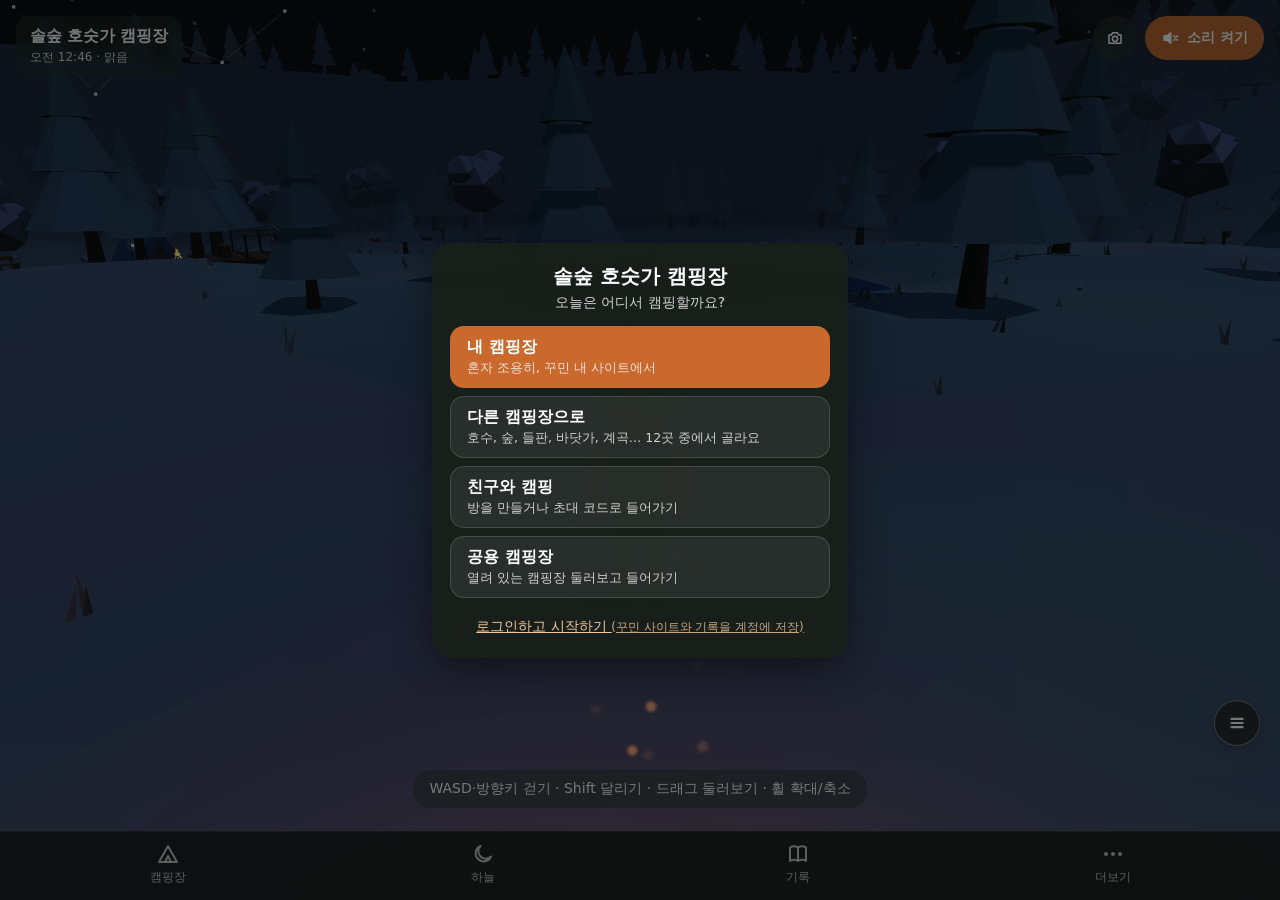
==== commit b3aa3b9d: "게임 창 크기 맞춤 Co-Authored-By: Claude Opus 5.5 <noreply@anthropic.com>" ====
--- a/index.html
+++ b/index.html
@@ -14,8 +14,8 @@
     <meta name="apple-mobile-web-app-status-bar-style" content="black-translucent" />
     <meta name="apple-mobile-web-app-title" content="솔숲 캠핑장" />
     <title>솔숲 호숫가 캠핑장</title>
-    <script type="module" crossorigin src="./assets/index-DCyvrvBt.js"></script>
-    <link rel="stylesheet" crossorigin href="./assets/index-Dd0UHddQ.css">
+    <script type="module" crossorigin src="./assets/index-B8M4sCgM.js"></script>
+    <link rel="stylesheet" crossorigin href="./assets/index-bYXLZfQ6.css">
   </head>
   <body>
     <div id="root"></div>
--- a/assets/index-bYXLZfQ6.css
+++ b/assets/index-bYXLZfQ6.css
@@ -0,0 +1 @@
+html,body,#root{margin:0;height:100%;overflow:hidden;background:#cbdde3;overscroll-behavior:none;-webkit-user-select:none;user-select:none;-webkit-touch-callout:none;-webkit-tap-highlight-color:transparent;font-family:Pretendard,Apple SD Gothic Neo,Malgun Gothic,system-ui,sans-serif}.app{position:fixed;top:0;right:0;bottom:0;left:0}.app canvas{display:block;filter:var(--view-filter, none)}.control-layer{position:fixed;top:0;right:0;bottom:0;left:0;z-index:1;touch-action:none;cursor:grab}.control-layer:active{cursor:grabbing}.joystick{position:fixed;width:112px;height:112px;margin:-56px 0 0 -56px;border-radius:50%;background:#ffffff2e;border:2px solid rgba(255,255,255,.55);opacity:0;pointer-events:none;transition:opacity .12s}.joystick.active{opacity:1}.joystick-knob{position:absolute;left:50%;top:50%;width:50px;height:50px;border-radius:50%;background:#ffffffd9;box-shadow:0 2px 8px #0003;transform:translate(-50%,-50%)}.hud{position:fixed;top:0;right:0;bottom:0;left:0;z-index:2;pointer-events:none;padding:max(16px,env(safe-area-inset-top)) max(16px,env(safe-area-inset-right)) max(16px,env(safe-area-inset-bottom)) max(16px,env(safe-area-inset-left));color:#fff}.hud-button{pointer-events:auto;display:inline-flex;align-items:center;gap:8px;border:0;border-radius:999px;color:#fff;font:inherit;font-weight:600;background:#1e2d238c;backdrop-filter:blur(6px);-webkit-backdrop-filter:blur(6px);cursor:pointer;touch-action:manipulation;transition:opacity .6s,background .2s}.hud-button:active{background:#1e2d23bf}.top-right{position:absolute;z-index:3;top:max(16px,env(safe-area-inset-top));right:max(16px,env(safe-area-inset-right));display:flex;align-items:center;gap:8px}.sound-button.on{width:44px;padding:0;justify-content:center;background:#d6702ce6}.sound-button,.clock-button{min-height:44px;padding:0 16px;font-size:14px}.clock-button{font-variant-numeric:tabular-nums}.sky-area{display:flex;flex-direction:column;align-items:flex-end;gap:8px}.sky-panel{pointer-events:auto;box-sizing:border-box;width:min(340px,calc(100vw - 32px));padding:14px;border-radius:16px;background:#18221eb8;backdrop-filter:blur(8px);-webkit-backdrop-filter:blur(8px);display:flex;flex-direction:column;gap:12px}.sky-row{display:flex;flex-direction:column;gap:6px}.sky-label{font-size:12px;opacity:.75}.chips{display:flex;flex-wrap:wrap;gap:6px}.chip{min-height:32px;padding:0 12px;border:1px solid rgba(255,255,255,.28);border-radius:999px;background:#ffffff14;color:#fff;font:inherit;font-size:13px;cursor:pointer;touch-action:manipulation}.chip.on{background:#d6702ce6;border-color:transparent;font-weight:600}.sky-note{margin:0;font-size:12px;opacity:.7;line-height:1.45}.sound-row{display:flex;gap:8px}.icon-button{width:44px;height:44px;justify-content:center;padding:0}.icon-button.open{background:#d6702ce6}.volume-row{display:grid;grid-template-columns:92px 1fr 46px;align-items:center;gap:10px;min-height:36px;font-size:14px}.volume-value{font-size:13px;text-align:right;font-variant-numeric:tabular-nums;opacity:.85}.volume-row input[type=range]{width:100%;height:28px;margin:0;accent-color:#d6702c;touch-action:pan-x;cursor:pointer}.sound-panel-foot{display:flex;align-items:center;justify-content:space-between;gap:10px;padding-top:2px}.sound-panel-foot .chip{flex:none}.sound-button.attention{background:#d6702cd9;animation:pulse 2.4s ease-in-out infinite}@keyframes pulse{0%,to{box-shadow:0 0 #ffa0508c}50%{box-shadow:0 0 0 10px #ffa05000}}.action-stack{position:absolute;right:max(20px,env(safe-area-inset-right));bottom:max(96px,calc(env(safe-area-inset-bottom) + 84px));display:flex;flex-direction:column;align-items:flex-end;gap:10px}.action-stack.above-tray{bottom:max(200px,calc(env(safe-area-inset-bottom) + 188px))}.action-button{min-height:44px;padding:0 18px;font-size:14.5px;background:#d6702ce6;box-shadow:0 4px 14px #00000040}.action-button:active{background:#b45a1ef2}.action-button.quiet{min-height:40px;font-size:13.5px;background:#1e2d2399}.action-button.bite{background:#c83c28f2;animation:pulse .6s ease-in-out infinite}.action-button.roast{background:#965f28eb}.notice{position:absolute;top:max(150px,calc(env(safe-area-inset-top) + 134px));left:50%;transform:translate(-50%);width:max-content;max-width:calc(100vw - 32px);box-sizing:border-box;padding:10px 18px;border-radius:18px;background:#1e2d23bf;backdrop-filter:blur(6px);-webkit-backdrop-filter:blur(6px);font-size:15px;font-weight:600;text-align:center;animation:notice-in .25s ease-out}@keyframes notice-in{0%{opacity:0;transform:translate(-50%,-6px)}}.action-button:disabled{opacity:.45;cursor:default}.decor-tray{pointer-events:auto;position:absolute;left:max(12px,env(safe-area-inset-left));right:max(12px,env(safe-area-inset-right));bottom:max(12px,env(safe-area-inset-bottom));max-width:640px;margin:0 auto;box-sizing:border-box;padding:12px;border-radius:18px;background:#18221ec7;backdrop-filter:blur(8px);-webkit-backdrop-filter:blur(8px);display:flex;flex-direction:column;gap:10px}.decor-head{display:flex;justify-content:space-between;align-items:center;gap:8px}.decor-head-end{display:flex;gap:6px;flex:none}.undo-chip{flex:none;min-width:42px;padding:0 10px;font-size:18px}.chip:disabled{opacity:.35;cursor:default}.done-chip{flex:none;background:#d6702ce6;border-color:transparent;font-weight:600}.decor-items{display:flex;gap:8px;overflow-x:auto;padding-bottom:2px;touch-action:pan-x;scrollbar-width:none}.decor-card{flex:none;min-width:60px;min-height:42px;padding:0 12px;border:1px solid rgba(255,255,255,.22);border-radius:14px;background:#ffffff1a;color:#fff;font:inherit;font-size:13.5px;font-weight:600;cursor:pointer;touch-action:manipulation}.decor-tabs{display:flex;gap:6px;overflow-x:auto;scrollbar-width:none;touch-action:pan-x;min-width:0}.decor-tabs .chip{flex:none}.edit-title{font-size:15px}.edit-body{display:flex;align-items:center;gap:14px}.pad{flex:none;display:grid;grid-template-columns:repeat(3,46px);grid-template-rows:repeat(3,40px);gap:3px}.pad-btn,.turn-btn{border:1px solid rgba(255,255,255,.22);border-radius:12px;background:#ffffff1f;color:#fff;font:inherit;font-size:16px;cursor:pointer;touch-action:none;-webkit-user-select:none;user-select:none}.pad-btn:active,.turn-btn:active{background:#d6702ce6}.pad-btn.up{grid-area:1 / 2}.pad-btn.left{grid-area:2 / 1}.pad-btn.right{grid-area:2 / 3}.pad-btn.down{grid-area:3 / 2}.edit-side{flex:1;min-width:0;display:flex;flex-direction:column;gap:10px}.turn-row{display:flex;align-items:center;gap:8px}.turn-btn{width:52px;height:46px;font-size:22px}.turn-deg{min-width:44px;text-align:center;font-variant-numeric:tabular-nums;font-size:15px}.sign-text{display:flex;gap:6px}.sign-text input{flex:1;min-width:0;height:36px;padding:0 10px;box-sizing:border-box;border:1px solid rgba(255,255,255,.3);border-radius:10px;background:#ffffff1f;color:#fff;font:inherit;font-size:16px;-webkit-user-select:text;user-select:text}.sign-text input::placeholder{color:#ffffff8c}.swatches.small{gap:8px}.swatches.small .swatch{width:30px;height:30px}.decor-card.on{background:#d6702ce6;border-color:transparent}.decor-guide{font-size:13px;opacity:.9}.decor-guide.warn{color:#ffb4a8;opacity:1;font-weight:600}.decor-card:disabled{opacity:.4}.decor-tent{display:flex;flex-direction:column;gap:10px}.swatches{display:flex;gap:10px;flex-wrap:wrap}.swatch{width:38px;height:38px;border-radius:50%;border:2px solid rgba(255,255,255,.35);cursor:pointer;touch-action:manipulation}.swatch.on{border:3px solid #fff;box-shadow:0 0 0 2px #d6702ce6}.action-button kbd{font:inherit;font-size:12px;padding:2px 7px;border-radius:6px;background:#ffffff40}.title-card{transition:opacity .8s;display:inline-flex;flex-direction:column;gap:2px;padding:10px 14px;border-radius:12px;background:#1e2d236b;backdrop-filter:blur(6px);-webkit-backdrop-filter:blur(6px)}.title-main{font-size:16px;font-weight:700;letter-spacing:-.01em}.title-sub{font-size:12px;opacity:.8}.hint{position:absolute;left:16px;right:16px;bottom:max(28px,calc(env(safe-area-inset-bottom) + 16px));width:fit-content;margin:0 auto;box-sizing:border-box;padding:10px 16px;border-radius:18px;background:#1e2d2380;backdrop-filter:blur(6px);-webkit-backdrop-filter:blur(6px);font-size:14px;text-align:center;text-wrap:balance;transition:opacity .8s}.joystick-ghost{position:absolute;left:max(40px,calc(env(safe-area-inset-left) + 24px));bottom:max(96px,calc(env(safe-area-inset-bottom) + 80px));width:96px;height:96px;border-radius:50%;border:2px dashed rgba(255,255,255,.6);display:flex;align-items:center;justify-content:center;font-size:13px;transition:opacity .8s}.joystick-ghost.dim{opacity:.4}.hidden{opacity:0}@media (max-width: 480px){.hint{font-size:13px}}.fire-bar{pointer-events:auto;position:absolute;left:50%;bottom:max(20px,calc(env(safe-area-inset-bottom) + 12px));transform:translate(-50%);display:flex;flex-wrap:wrap;justify-content:center;gap:8px;width:max-content;max-width:calc(100vw - 24px);transition:opacity 1.2s}.fire-bar.sleepy{opacity:.12}.fire-btn{min-height:44px;padding:0 16px;font-size:14px}.fire-btn.on{background:#d6702cd9}.fire-btn:disabled{opacity:.45}.photo-flash{position:fixed;top:0;right:0;bottom:0;left:0;background:#fff;opacity:.7;pointer-events:none;animation:photo-flash .18s ease-out forwards}@keyframes photo-flash{to{opacity:0}}.emote-menu{display:flex;flex-direction:column;align-items:flex-end;gap:8px}.action-button.open{background:#d6702ce6}.slots{display:flex;flex-direction:column;gap:8px}.slot-row{display:flex;gap:6px;align-items:center}.slot-row input{flex:1;min-width:0;height:36px;padding:0 10px;box-sizing:border-box;border:1px solid rgba(255,255,255,.3);border-radius:10px;background:#ffffff1f;color:#fff;font:inherit;font-size:16px;-webkit-user-select:text;user-select:text}.slot-row .chip{flex:none}.sound-panel .sky-row{padding-top:4px}.warp-fade{position:fixed;top:0;right:0;bottom:0;left:0;background:#0b0f0c;opacity:0;pointer-events:none;transition:opacity .35s}.warp-fade.on{opacity:1}.records-panel{position:relative;z-index:3;max-height:min(70vh,560px);overflow-y:auto}.records-list{display:flex;flex-direction:column;gap:6px}.badge-row{display:flex;align-items:center;gap:10px;padding:6px 4px;opacity:.6}.badge-row.got{opacity:1}.badge-mark{width:22px;text-align:center;font-size:16px;color:#f2c14e}.badge-text{display:flex;flex-direction:column;font-size:13px;line-height:1.35}.badge-text span{font-size:12px;opacity:.8}.album-grid{display:grid;grid-template-columns:repeat(3,1fr);gap:6px}.album-thumb{padding:0;border:0;border-radius:8px;overflow:hidden;aspect-ratio:1;background:#ffffff14;cursor:pointer}.album-thumb img{width:100%;height:100%;object-fit:cover;display:block}.photo-viewer{pointer-events:auto;position:fixed;top:0;right:0;bottom:0;left:0;z-index:10;background:#080a09eb;display:flex;flex-direction:column;align-items:center;justify-content:center;gap:12px;padding:16px;box-sizing:border-box}.photo-viewer img{max-width:100%;max-height:calc(100% - 70px);border-radius:10px}.photo-viewer-bar{display:flex;flex-wrap:wrap;align-items:center;justify-content:center;gap:8px}.scope-view{position:fixed;top:0;right:0;bottom:0;left:0;pointer-events:none;background:radial-gradient(circle at 50% 50%,transparent 0,transparent min(42vw,42vh),rgba(0,0,0,.92) calc(min(42vw,42vh) + 6px))}.scope-label{position:absolute;left:0;top:0;color:#c8d7ffd9;font-size:14px;font-weight:600;letter-spacing:.05em;text-shadow:0 0 6px rgba(0,0,0,.8);transition:opacity .6s;white-space:nowrap}.scope-hint{position:absolute;bottom:max(24px,calc(env(safe-area-inset-bottom) + 12px));left:0;right:0;margin:0;text-align:center;font-size:13px;opacity:.7}.emote-grid{display:grid;grid-template-columns:repeat(2,auto);gap:8px;justify-content:end}.emote-grid .action-button{min-width:0;padding-left:14px;padding-right:14px}.round-row{display:flex;gap:8px;justify-content:flex-end;align-items:center}.round-button{min-width:46px;height:46px;padding:0 12px;justify-content:center;border-radius:23px;background:#1e2d2399;box-shadow:0 4px 14px #00000040;font-size:13px;gap:4px}.round-button.open{background:#d6702ce6}.round-button.home{background:#2f6f8fd9}.emote-menu .action-button.quiet{min-height:38px;padding-left:12px;padding-right:12px;font-size:13px}.emote-menu.compact{gap:6px}.emote-groups,.emote-items{display:flex;gap:6px;justify-content:flex-end;flex-wrap:wrap;max-width:260px}.emote-chip{pointer-events:auto;min-height:34px;padding:0 12px;border:0;border-radius:17px;background:#1e2d23b8;color:#fff;font:inherit;font-size:13px;font-weight:600;box-shadow:0 2px 8px #00000040;cursor:pointer}.emote-chip.group{min-width:56px}.emote-chip.on{background:#d6702ceb}.emote-items .emote-chip{background:#ffffffeb;color:#1d2621}.round-button[aria-label=동작]{width:46px;padding:0;background:#1c1c1cd9;border:1px solid rgba(255,255,255,.35)}.round-button[aria-label=동작].open{background:#d6702ceb}.emote-chip.group.home{background:#2f6f8fe6}.fire-music{flex-basis:100%;display:flex;flex-wrap:wrap;justify-content:center;align-items:center;gap:6px;padding:6px 10px;border-radius:22px;background:#141c188c}.fire-music-label{color:#fff;font-size:13px;font-weight:600;margin-right:2px}.account-buttons{display:flex;flex-direction:column;align-items:center;gap:10px;margin:12px 0}.google-box{min-height:44px}.kakao-button{display:inline-flex;align-items:center;justify-content:center;gap:8px;width:260px;height:44px;border:0;border-radius:22px;background:#fee500;color:#000000d9;font:inherit;font-size:15px;font-weight:600;cursor:pointer}.account-actions{display:flex;gap:8px;margin:10px 0}.account-choice{position:fixed;top:0;right:0;bottom:0;left:0;z-index:50;display:grid;place-items:center;padding:16px;background:#00000080;pointer-events:auto}.account-choice-card{display:flex;flex-direction:column;gap:10px;width:min(360px,100%);padding:18px;border-radius:16px;background:#18201bf5;color:#fff}.account-choice-card p{margin:0 0 4px;font-size:14px;line-height:1.5}.account-choice-card .hud-button{flex-direction:column;align-items:flex-start;gap:2px;min-height:56px;padding:8px 14px}.account-choice-card small{font-size:12px;font-weight:400;opacity:.8}.avatar-random{display:flex;flex-direction:column;gap:6px;margin:4px 0 10px}.dog-bond{display:flex;flex-direction:column;gap:2px}.dog-bond strong{color:#f2a28f;font-size:14px}.dog-bond small{opacity:.75;font-size:12px}.dog-tag>span{font-size:11px;background:#78461e99}.dog-bubble{font-size:14px}@media (max-height: 500px) and (min-aspect-ratio: 4/3){.decor-tray{left:auto;top:72px;right:max(10px,env(safe-area-inset-right));bottom:max(10px,env(safe-area-inset-bottom));width:min(320px,38vw);max-width:none;margin:0;padding:10px;gap:8px;overflow-y:auto;overscroll-behavior:contain;scrollbar-width:thin}.decor-tray .decor-head{flex-direction:column;align-items:stretch}.decor-tray .decor-tabs{flex-wrap:wrap;overflow:visible}.decor-tray .decor-head-end{justify-content:flex-end}.decor-tray .decor-items{flex-wrap:wrap;overflow:visible;touch-action:auto}.decor-tray .decor-card{min-width:0;min-height:34px;padding:0 9px;font-size:12.5px;flex:1 1 auto}.decor-tray .chip{min-height:30px;padding:0 9px;font-size:12px}.decor-tray .decor-guide{font-size:12px}}.update-banner{position:absolute;top:calc(env(safe-area-inset-top) + 68px);left:50%;transform:translate(-50%);z-index:30;display:flex;align-items:center;gap:8px;width:max-content;max-width:calc(100vw - 32px);box-sizing:border-box;padding:6px 6px 6px 14px;border-radius:999px;background:#1e2d23d9;backdrop-filter:blur(6px);-webkit-backdrop-filter:blur(6px);color:#fff;font-size:13.5px;font-weight:600;animation:notice-in .25s ease-out}.update-banner .chip.on{background:#d9773a;border-color:#d9773a}.update-close{width:28px;height:28px;border:0;border-radius:50%;background:transparent;color:#ffffffbf;font-size:18px;line-height:1;cursor:pointer}.start-chooser{position:fixed;top:0;right:0;bottom:0;left:0;z-index:40;display:grid;place-items:center;padding:max(16px,env(safe-area-inset-top)) 16px max(16px,env(safe-area-inset-bottom));background:#080c0a8c;pointer-events:auto;animation:start-fade .35s ease-out}@keyframes start-fade{0%{opacity:0}}.start-card{display:flex;flex-direction:column;gap:14px;width:min(380px,100%);max-height:100%;overflow-y:auto;padding:20px 18px 16px;border-radius:20px;background:#18201bf5;color:#fff;box-shadow:0 12px 40px #00000073}.start-head{display:flex;flex-direction:column;gap:4px;text-align:center}.start-head strong{font-size:20px}.start-head span{font-size:14px;opacity:.8}.start-options{display:flex;flex-direction:column;gap:8px}.start-option{display:flex;flex-direction:column;align-items:flex-start;gap:2px;min-height:58px;padding:10px 16px;border:1px solid rgba(255,255,255,.14);border-radius:14px;background:#ffffff12;color:inherit;font:inherit;text-align:left;cursor:pointer}.start-option strong{font-size:16px}.start-option small{font-size:12.5px;opacity:.78}.start-option.main{border-color:transparent;background:#c9692e}.start-option:active{transform:scale(.98)}.start-login{padding:6px;border:0;background:none;color:#f2c79b;font:inherit;font-size:14px;text-decoration:underline;cursor:pointer}.start-login small{font-size:12px;opacity:.8}@media (max-height: 500px) and (min-aspect-ratio: 4/3){.start-card{width:min(620px,100%);gap:10px;padding:14px 16px 10px}.start-head strong{font-size:18px}.start-options{display:grid;grid-template-columns:1fr 1fr}.start-option{min-height:54px}}.tab-bar{pointer-events:auto;position:absolute;z-index:4;left:0;right:0;bottom:0;display:grid;grid-template-columns:repeat(4,minmax(0,1fr));gap:4px;padding:6px max(12px,env(safe-area-inset-right)) max(10px,env(safe-area-inset-bottom)) max(12px,env(safe-area-inset-left));background:#0e1311e6;backdrop-filter:blur(8px);-webkit-backdrop-filter:blur(8px);border-top:1px solid rgba(255,255,255,.08);transition:transform .25s,opacity .25s}.tab-bar.away{transform:translateY(100%);opacity:0;pointer-events:none}.tab-bar button{min-height:52px;border:0;background:none;color:#ebf0eccc;font:inherit;font-size:12px;font-weight:500;display:flex;flex-direction:column;align-items:center;justify-content:center;gap:3px;cursor:pointer;touch-action:manipulation}.tab-bar button.on{color:#f0a060;font-weight:700}.hud.with-tabs .action-stack{bottom:calc(max(96px,calc(env(safe-area-inset-bottom) + 84px)) + 58px)}.hud.with-tabs .joystick-ghost{bottom:calc(max(96px,calc(env(safe-area-inset-bottom) + 80px)) + 58px)}.hud.with-tabs .hint{bottom:calc(max(28px,calc(env(safe-area-inset-bottom) + 16px)) + 64px)}.tab-sheet{pointer-events:auto;position:absolute;z-index:4;left:0;right:0;bottom:calc(58px + max(10px,env(safe-area-inset-bottom)));max-width:560px;max-height:min(72vh,660px);margin:0 auto;box-sizing:border-box;display:flex;flex-direction:column;border-radius:22px 22px 0 0;background:#121815f2;backdrop-filter:blur(10px);-webkit-backdrop-filter:blur(10px);box-shadow:0 -8px 24px #00000040;animation:sheet-in .22s ease-out}@keyframes sheet-in{0%{transform:translateY(24px);opacity:0}}.sheet-handle{flex:none;align-self:center;width:40px;height:4px;margin-top:8px;border-radius:2px;background:#ffffff40}.sheet-head{flex:none;display:flex;align-items:center;gap:6px;padding:2px 6px 4px 16px}.sheet-head h2{margin:0;font-size:19px;font-weight:700;white-space:nowrap}.sheet-sub{flex:1;min-width:0;margin-left:6px;font-size:12px;opacity:.75;white-space:nowrap;overflow:hidden;text-overflow:ellipsis}.sheet-icon{flex:none;width:44px;height:44px;border:0;border-radius:22px;background:none;color:#fff;display:flex;align-items:center;justify-content:center;cursor:pointer}.sheet-head .sheet-icon:first-child{margin-left:-10px}.sheet-icon.close{margin-left:auto;opacity:.8}.sheet-body{overflow-y:auto;overscroll-behavior:contain;touch-action:pan-y;padding:4px 16px 18px}.sheet-cols{display:flex;flex-direction:column;gap:14px}.camp-map{display:block;flex:none;width:100%;border-radius:16px}.camp-layout,.camp-side{display:flex;flex-direction:column;gap:14px}.sheet-grid{display:grid;grid-template-columns:repeat(2,minmax(0,1fr));gap:8px}.sheet-btn{min-height:40px;border-radius:14px;border:1px solid rgba(255,255,255,.14);background:#ffffff0f;color:#fff;font:inherit;font-size:13.5px;font-weight:500;cursor:pointer;touch-action:manipulation}.sheet-btn:active{background:#ffffff24}.sheet-btn.main{border-color:transparent;background:#d6702ceb;font-weight:700}.sheet-sep{flex:none;height:1px;background:#ffffff14}.sheet-field{display:flex;flex-direction:column;gap:8px}.field-head{display:flex;justify-content:space-between;font-size:14px;font-variant-numeric:tabular-nums}.accent{color:#f0a060}.sheet-field input[type=range]{width:100%;height:28px;margin:0;accent-color:#d6702c;touch-action:pan-x;cursor:pointer}.field-scale{display:flex;justify-content:space-between;font-size:11px;opacity:.65}.field-title{font-size:14px;font-weight:600}.sheet-toggle{display:flex;align-items:center;justify-content:space-between;gap:12px}.sheet-toggle>span{display:flex;flex-direction:column;gap:2px;font-size:14px}.sheet-toggle>span>span{font-size:12px;opacity:.7}.switch{flex:none;width:52px;height:30px;padding:3px;border:0;border-radius:15px;background:#fff3;display:flex;cursor:pointer;transition:background .2s}.switch span{width:24px;height:24px;border-radius:12px;background:#f4f1ea;transition:transform .2s}.switch.on{background:#d6702c}.switch.on span{transform:translate(22px)}.sun-moon{margin:0;padding:10px 12px;border-radius:12px;background:#ffffff0d;display:flex;flex-wrap:wrap;justify-content:space-between;gap:4px 12px;font-size:13px}.sheet-list{flex:none;display:flex;flex-direction:column;border-radius:16px;overflow:hidden;background:#ffffff0d}.list-row{display:flex;align-items:center;gap:14px;padding:13px 14px;border:0;border-bottom:1px solid rgba(255,255,255,.07);background:none;color:#fff;font:inherit;text-align:left;text-decoration:none;cursor:pointer;touch-action:manipulation}.list-row:last-child{border-bottom:0}.list-row:active{background:#ffffff0f}.list-row.static{cursor:default}.list-icon{flex:none;width:38px;height:38px;border-radius:12px;background:#d6702c33;color:#f0a060;display:flex;align-items:center;justify-content:center}.list-icon.plain{background:#ffffff14;color:#dfe5e0}.list-text{flex:1;min-width:0;display:flex;flex-direction:column;gap:2px}.list-text strong{font-size:15px}.list-text span{font-size:12px;opacity:.72;line-height:1.45}.list-arrow{opacity:.6;font-size:22px}.sky-note.center{text-align:center}.credit-card{display:flex;flex-direction:column;gap:5px;padding:14px;border-radius:16px;background:#ffffff0d;font-size:13px;line-height:1.5}.credit-kind{font-size:12px;font-weight:700;color:#f0a060}.credit-meta{font-size:12px;opacity:.8}.credit-card a{color:#f0a060}.segmented{display:grid;grid-auto-flow:column;grid-auto-columns:minmax(0,1fr);gap:4px;padding:4px;border-radius:14px;background:#ffffff0f}.segmented button{min-height:38px;padding:0 4px;white-space:nowrap;border:0;border-radius:10px;background:none;color:#e6ebe7;font:inherit;font-size:13px;cursor:pointer;touch-action:manipulation}.segmented button.on{background:#d6702ceb;color:#fff;font-weight:700}@media (max-height: 500px) and (min-aspect-ratio: 4/3){.tab-bar{padding-top:2px;padding-bottom:max(4px,env(safe-area-inset-bottom))}.tab-bar button{min-height:42px;flex-direction:row;gap:6px;font-size:13px}.tab-sheet{bottom:calc(44px + max(4px,env(safe-area-inset-bottom)));max-height:calc(100vh - 110px);max-width:720px}.camp-layout{flex-direction:row;align-items:flex-start}.camp-layout .camp-map{width:auto;height:calc(100vh - 200px);max-height:260px}.camp-side{flex:1;min-width:0}.hud.with-tabs .action-stack,.hud.with-tabs .joystick-ghost{bottom:calc(max(24px,calc(env(safe-area-inset-bottom) + 16px)) + 52px)}.hud.with-tabs .hint{bottom:56px}}.list-row:disabled{cursor:default;opacity:.85}.journal-day{display:flex;flex-direction:column;gap:4px;padding:12px 14px;border-radius:14px;background:#ffffff0d;font-size:14px}.journal-day ul{margin:2px 0 0;padding-left:18px;font-size:13px;line-height:1.6;opacity:.85}.sun-moon .tonight{flex-basis:100%;opacity:.85}.crash{position:fixed;top:0;right:0;bottom:0;left:0;display:flex;flex-direction:column;align-items:center;justify-content:center;gap:14px;background:#0f1d2b;color:#fff;font-size:16px}.slot-row.in-use input{border-color:#d6702ce6}.plain-fieldset{margin:0;padding:0;border:0;min-width:0;display:flex;flex-direction:column;gap:14px}.plain-fieldset:disabled{opacity:.5}.sky-note.warn{color:#ffc08a;opacity:1}.together{display:flex;flex-direction:column;gap:10px}.together-row{display:flex;align-items:center;gap:8px;font-size:13px}.together-row>span{flex:none;opacity:.8}.together input[type=text],.together select,.chat-input input{flex:1;min-width:0;height:40px;box-sizing:border-box;padding:0 12px;border-radius:12px;border:1px solid rgba(255,255,255,.2);background:#ffffff14;color:#fff;font:inherit;font-size:15px;-webkit-user-select:text;user-select:text}.together select option{color:#111}.room-code{display:flex;align-items:center;justify-content:space-between;gap:10px;padding:10px 14px;border-radius:14px;background:#d6702c29}.room-code strong{font-size:22px;letter-spacing:.04em;font-variant-numeric:tabular-nums}.member-list{margin:0;padding:0;list-style:none;display:flex;flex-direction:column;gap:6px;font-size:14px}.member-row{display:flex;align-items:center;gap:6px}.member-row>span{flex:1;min-width:0}.member-row .chip{min-height:32px;padding:0 10px;font-size:13px}.chat-button{position:relative}.chat-button .badge{position:absolute;top:-2px;right:-2px;min-width:18px;height:18px;padding:0 4px;box-sizing:border-box;border-radius:9px;background:#e0483a;font-size:11px;line-height:18px;text-align:center}.chat-panel{pointer-events:auto;position:absolute;z-index:4;left:0;right:0;bottom:calc(58px + max(10px,env(safe-area-inset-bottom)));max-width:560px;height:min(46vh,420px);margin:0 auto;box-sizing:border-box;padding:10px 12px 12px;display:flex;flex-direction:column;gap:8px;border-radius:20px 20px 0 0;background:#121815f2;backdrop-filter:blur(10px);-webkit-backdrop-filter:blur(10px)}.chat-list{flex:1;overflow-y:auto;overscroll-behavior:contain;touch-action:pan-y;display:flex;flex-direction:column;gap:4px}.chat-line{margin:0;font-size:14px;line-height:1.45;-webkit-user-select:text;user-select:text}.chat-line strong{color:#f0a060;margin-right:4px}.chat-line.mine strong{color:#9fd0ff}.chat-line.system{opacity:.7;font-size:13px}.chat-presets{flex:none;display:flex;gap:6px;overflow-x:auto;touch-action:pan-x;padding-bottom:2px}.chat-presets .chip{flex:none;min-height:34px;font-size:13px}.chat-input{flex:none;display:flex;gap:6px;align-items:center}.chat-input .chip{flex:none;padding:0 10px;font-size:13px}.peer-tag{display:flex;flex-direction:column;align-items:center;gap:4px;transform:translateY(-50%);font-family:Pretendard,Apple SD Gothic Neo,Malgun Gothic,system-ui,sans-serif}.peer-tag>span{padding:2px 8px;border-radius:8px;background:#00000080;color:#fff;font-size:12px;font-weight:600;white-space:nowrap}.peer-bubble{max-width:180px;padding:6px 10px;border-radius:12px;background:#ffffffeb;color:#1d2621;font-family:Pretendard,Apple SD Gothic Neo,Malgun Gothic,system-ui,sans-serif;font-size:13px;line-height:1.35;text-align:center;word-break:keep-all;white-space:normal;width:max-content}.peer-bubble.mine{transform:translateY(-120%)}.chat-button{position:absolute;top:calc(max(16px,env(safe-area-inset-top)) + 58px);left:max(16px,env(safe-area-inset-left));z-index:3}.room-setup{display:flex;flex-direction:column;gap:10px;padding:12px;border-radius:14px;background:#ffffff0d}.stepper{display:flex;align-items:center;gap:8px}.stepper .chip{min-width:40px;font-size:18px}.stepper strong{min-width:42px;text-align:center;font-variant-numeric:tabular-nums}.together-row .row-hint{font-size:12px;opacity:.6}.room-code.visiting{background:#5a96dc2e;font-size:14px}.member-block{display:flex;flex-direction:column;gap:6px}.report-reasons{display:flex;flex-wrap:wrap;align-items:center;gap:6px;padding:8px 10px;border-radius:12px;background:#e0483a1f;font-size:13px}.report-reasons .chip{min-height:32px;padding:0 10px;font-size:13px}.chat-presets.gestures .chip{background:#d6702c33}.camp-list{margin:0;padding:0;list-style:none;display:flex;flex-direction:column;gap:6px;max-height:240px;overflow-y:auto;overscroll-behavior:contain}.camp-row{display:flex;align-items:center;justify-content:space-between;gap:8px;padding:8px 10px;border-radius:12px;background:#ffffff0f}.camp-row>span{display:flex;flex-direction:column;min-width:0}.camp-row strong{font-size:14px;overflow:hidden;text-overflow:ellipsis;white-space:nowrap}.camp-row small,.member-row small{font-size:12px;opacity:.65}.together input[type=search]{flex:1;min-width:0;height:40px;box-sizing:border-box;padding:0 12px;border-radius:12px;border:1px solid rgba(255,255,255,.2);background:#ffffff14;color:#fff;font:inherit;font-size:15px}.member-row.actions{flex-wrap:wrap}.board{padding:12px 14px;border-radius:14px;background:#3b2c1e;border:2px solid #6b4e34;font-size:13px;line-height:1.5}.board h4{margin:0 0 6px;font-size:14px}.board ol,.board ul{margin:0 0 10px;padding-left:20px}.board ul{list-style:none;padding-left:0}.board time{opacity:.6;font-variant-numeric:tabular-nums;margin-right:4px}.chat-tabs{flex:none;display:flex;gap:6px;overflow-x:auto;touch-action:pan-x;margin-right:40px}.chat-close{position:absolute;top:8px;right:10px;width:34px;height:34px;border:0;border-radius:50%;background:#ffffff1a;color:#fff;font:inherit;font-size:15px;cursor:pointer;touch-action:manipulation}.chat-tabs .chip{flex:none;min-height:32px;font-size:13px;position:relative}.badge.inline{display:inline-block;margin-left:4px;min-width:16px;height:16px;padding:0 4px;border-radius:8px;background:#e0483a;font-size:11px;line-height:16px;text-align:center}.dm-head{flex:none;display:flex;align-items:center;justify-content:space-between;gap:8px;font-size:13px}.dm-head small{opacity:.6}.dm-tools{display:flex;gap:6px}.dm-tools .chip,.vote-actions .chip{min-height:32px;font-size:13px}.dm-ask{padding:10px 12px;border-radius:12px;background:#5a96dc29;font-size:14px}.dm-ask p{margin:0 0 8px}.vote-actions{display:flex;gap:8px}.chat-line.ranger strong{color:#a8d48a}.chat-line.ranger{background:#78aa5a1f;border-radius:8px;padding:2px 6px}.vote-banner{pointer-events:auto;position:absolute;z-index:6;top:calc(72px + env(safe-area-inset-top));left:50%;transform:translate(-50%);width:min(92vw,420px);box-sizing:border-box;padding:12px 14px;border-radius:16px;background:#121815f2;border:1px solid rgba(240,160,96,.5);color:#fff;font-size:14px}.vote-banner p{margin:0 0 8px;line-height:1.45}.plot-tag,.ranger-tag{padding:2px 8px;border-radius:8px;background:#3c2814b3;color:#f3e3c3;font-family:Pretendard,Apple SD Gothic Neo,Malgun Gothic,system-ui,sans-serif;font-size:12px;font-weight:600;white-space:nowrap}.ranger-tag{background:#3c5a28d9;color:#fff}.board-face{display:flex;flex-direction:column;align-items:center;gap:4px;width:300px;color:#3b2c1e;font-family:Pretendard,Apple SD Gothic Neo,Malgun Gothic,system-ui,sans-serif}.board-face strong{font-size:40px}.board-face span{font-size:24px}.name-button{margin:0 4px 0 0;padding:0;border:0;background:none;color:#f0a060;font:inherit;font-weight:700;text-decoration:underline dotted;text-underline-offset:3px;cursor:pointer}.line-menu{margin:2px 0 6px}.line-menu .chip{min-height:30px;font-size:12px}.coat-chip{display:inline-flex;align-items:center;gap:6px}.coat-dot{width:14px;height:14px;border-radius:50%;border:1px solid rgba(255,255,255,.4)}.board.consent{border-color:#d6702c}.board.consent .sheet-grid{margin-top:6px}.leave-confirm p{margin:0 0 8px}.room-code.visiting{flex-wrap:wrap}.room-code.visiting .row-hint{flex-basis:100%;font-size:12px;opacity:.7}.site-choice{display:flex;flex-direction:column;gap:4px;margin-bottom:8px}.site-choice .sky-note{margin:0 0 6px}.board.consent>.sheet-btn{width:100%}.plot-map{width:100%;max-height:260px;margin:4px 0;border-radius:12px;background:#2e3d2a}.plot-map .lake{fill:#3d6f8f}.plot-map .label{fill:#e8f0e8;font-size:4.4px;text-anchor:middle;font-family:Pretendard,Apple SD Gothic Neo,Malgun Gothic,system-ui,sans-serif}.plot-map .label.small{font-size:3.4px}.plot-map .home rect{fill:#d6702c}.plot-map .plot circle{stroke:#1d2621;stroke-width:.6}.plot-map .plot.free circle{fill:#7fc46a;cursor:pointer}.plot-map .plot.taken circle{fill:#6b6b66}.plot-map .plot.picked circle{fill:#ffc04a;stroke:#fff;stroke-width:1}.plot-map .plot .num{fill:#13200f;font-size:4.4px;font-weight:700;text-anchor:middle;pointer-events:none;font-family:system-ui,sans-serif}.plot-map .plot.taken .num{fill:#d8d8d0}.peer-tag.mine>span{opacity:.85}.settings-bar{position:sticky;bottom:-18px;display:flex;gap:8px;margin:14px -16px -18px;padding:10px 16px 12px;background:linear-gradient(to bottom,#161b1800,#161b18fa 22%)}.settings-bar .sheet-btn{flex:1}.settings-bar .sheet-btn:disabled{opacity:.45}.leave-ask{position:fixed;top:0;right:0;bottom:0;left:0;z-index:60;display:grid;place-items:center;padding:16px;background:#00000080;pointer-events:auto}.leave-ask-card{display:flex;flex-direction:column;gap:8px;width:min(320px,100%);padding:18px;border-radius:16px;background:#18201bf7;color:#fff}.leave-ask-card strong{margin-bottom:4px;font-size:16px}@media (max-height: 500px) and (min-aspect-ratio: 4/3){.chat-panel{top:max(6px,env(safe-area-inset-top));bottom:calc(46px + max(4px,env(safe-area-inset-bottom)));left:auto;right:max(8px,env(safe-area-inset-right));width:min(max(50vw,380px),calc(100vw - 16px));height:auto;margin:0;padding:8px 10px 10px;gap:6px;border-radius:16px}.chat-list{min-height:48px}.chat-presets .chip,.chat-tabs .chip{min-height:30px;padding:0 10px;font-size:12.5px}.chat-input input{height:36px}}@media (max-height: 300px){.chat-panel{z-index:70;top:0;bottom:0;height:auto;border-radius:0;padding-top:max(6px,env(safe-area-inset-top));padding-bottom:6px}.chat-panel .chat-presets{display:none}.chat-list{min-height:32px}}@media (max-height: 560px) and (max-aspect-ratio: 4/3){.chat-panel{top:max(8px,env(safe-area-inset-top));height:auto}.chat-panel .chat-presets.gestures{display:none}.chat-list{min-height:60px}}.chat-quick{flex:none;display:flex;flex-direction:column;gap:6px}.chat-input .quick-toggle{min-width:0;white-space:nowrap}@media (max-height: 500px) and (min-aspect-ratio: 4/3){.hud.chat-open .hint{opacity:0}}body:has(.chat-panel input:focus) .tab-bar{display:none}@media (max-height: 150px){.chat-panel{padding:4px 8px;gap:4px}.chat-panel .chat-tabs,.chat-panel .chat-close{display:none}.chat-list{min-height:18px}.chat-input input{height:34px}}@media (max-height: 500px) and (min-aspect-ratio: 4/3){.tab-sheet{top:max(6px,env(safe-area-inset-top));bottom:calc(46px + max(4px,env(safe-area-inset-bottom)));left:auto;right:max(8px,env(safe-area-inset-right));width:min(max(50vw,380px),calc(100vw - 16px));max-width:none;max-height:none;margin:0;border-radius:18px;animation-name:sheet-in-side}.sheet-handle{display:none}.sheet-head{padding:4px 4px 2px 16px}.sheet-head h2{font-size:17px}.sheet-icon{width:40px;height:40px}.sheet-body{padding:2px 14px 12px}.sheet-cols{gap:12px}.sheet-cols>.camp-layout{flex-direction:column;align-items:stretch}.sheet-cols>.camp-layout .camp-map{width:100%;height:max(110px,calc(100vh - 236px));max-height:200px}.sheet-cols>.settings-bar{position:absolute;left:0;right:0;bottom:0;margin:0;padding:8px 14px 10px;border-radius:0 0 18px 18px;border-top:1px solid rgba(255,255,255,.08);background:#161b18}.sheet-cols>.settings-bar .sheet-btn{min-height:38px}.sheet-body:has(.settings-bar){padding-bottom:64px}.sheet-cols>.sheet-list>.list-row{padding:10px 14px}body:has(.tab-sheet) .hint{opacity:0}}@keyframes sheet-in-side{0%{transform:translate(24px);opacity:0}}.layout-section{display:flex;flex-direction:column;gap:8px}.layout-row{display:flex;align-items:center;gap:10px}.layout-row .field-title{margin:0}.layout-now{flex:1;font-size:14px;color:#f2c79b}.layout-list{display:grid;grid-template-columns:1fr 1fr;gap:8px}.layout-card{position:relative;display:flex;flex-direction:column;align-items:flex-start;gap:3px;min-height:74px;padding:10px 12px 26px;border:1px solid rgba(255,255,255,.14);border-radius:12px;background:#ffffff0f;color:#fff;font:inherit;text-align:left;cursor:pointer}.layout-card strong{display:flex;align-items:center;gap:6px;font-size:15px}.layout-card small{font-size:12px;line-height:1.35;opacity:.78}.layout-card.here{border-color:#c9692e;background:#c9692e38}.layout-here{padding:1px 6px;border-radius:6px;background:#c9692e;font-size:10.5px;font-weight:700}.layout-tag{position:absolute;left:12px;bottom:7px;font-size:11px;color:#9fc3d8}.layout-card:active{transform:scale(.98)}.start-card .layout-list{max-height:min(56vh,420px);overflow-y:auto;padding-right:2px}@media (max-height: 500px) and (min-aspect-ratio: 4/3){.layout-list{grid-template-columns:1fr 1fr 1fr}.start-card .layout-list{max-height:calc(100vh - 140px)}.layout-card{min-height:64px}}.game-button{position:absolute;top:calc(max(16px,env(safe-area-inset-top)) + 116px);left:max(16px,env(safe-area-inset-left));z-index:3}.game-button .badge{position:absolute;top:-2px;right:-2px;min-width:18px;height:18px;border-radius:9px;background:#e0483a;font-size:11px;line-height:18px;text-align:center}.game-button.attention{animation:game-pulse 1.4s ease-in-out infinite}@keyframes game-pulse{50%{box-shadow:0 0 0 6px #c9692e73}}.game-panel .game-body{flex:1;min-height:0;overflow-y:auto;overscroll-behavior:contain;touch-action:pan-y;display:flex;flex-direction:column;gap:10px}.game-title{display:flex;align-items:center;gap:8px;margin:2px 44px 0 2px;font-size:16px}.game-left{padding:1px 8px;border-radius:8px;background:#ffffff1f;font-size:13px;font-weight:600}.game-grid{display:grid;grid-template-columns:1fr 1fr 1fr;gap:8px}.game-card{display:flex;flex-direction:column;align-items:center;gap:2px;padding:10px 6px;border:1px solid rgba(255,255,255,.14);border-radius:12px;background:#ffffff0f;color:#fff;font:inherit;text-align:center;cursor:pointer}.game-card strong{font-size:13.5px}.game-card small{font-size:11px;opacity:.75;line-height:1.3}.game-icon{font-size:24px;line-height:1.2}.game-card:disabled{opacity:.45}.game-field{display:flex;flex-direction:column;gap:4px;font-size:13px}.game-field input{padding:9px 12px;border:1px solid rgba(255,255,255,.18);border-radius:10px;background:#ffffff14;color:#fff;font:inherit;font-size:15px}.game-actions{display:flex;justify-content:flex-end;gap:8px;margin-top:auto}.game-big-row{display:flex;gap:10px;justify-content:center}.game-big{flex:1;max-width:120px;display:flex;flex-direction:column;align-items:center;gap:2px;padding:10px 6px;border:0;border-radius:16px;background:#c9692e;color:#fff;font:inherit;cursor:pointer}.game-big span{font-size:34px;line-height:1.1;font-weight:800}.game-big small{font-size:13px;font-weight:600}.game-big.wide{flex:none;max-width:none}.game-big:active,.game-card:active,.game-side:active{transform:scale(.97)}.game-people{display:flex;flex-wrap:wrap;gap:6px;margin:0;padding:0;list-style:none}.game-people li{padding:4px 10px;border-radius:10px;background:#ffffff14;font-size:13px}.game-people li.ok{background:#78be7838}.game-result{padding:10px 12px;border-radius:12px;background:#ffffff1a;font-size:15px;font-weight:700;text-align:center}.game-result.won{background:#78be784d}.game-result.lost{background:#e0483a4d}.game-stake{margin:0;font-size:14px;font-weight:600;color:#f2c79b}.game-count{font-size:54px;font-weight:800;text-align:center}.game-big.nunchi span{font-size:40px}.game-balance{display:flex;align-items:stretch;gap:6px}.game-side{flex:1;display:flex;flex-direction:column;align-items:center;justify-content:center;gap:6px;min-height:84px;padding:10px 8px;border:0;border-radius:14px;color:#fff;font:inherit;cursor:pointer}.game-side.a{background:#3f74a8}.game-side.b{background:#a8543f}.game-side:disabled{cursor:default;opacity:.92}.game-side strong{font-size:14.5px;line-height:1.35}.game-side small{font-size:12px;opacity:.9}.game-vs{align-self:center;font-size:12px;font-weight:800;opacity:.7}.game-cho{font-size:40px;font-weight:800;letter-spacing:6px;text-align:center}.game-answer.shake{animation:game-shake .4s}@keyframes game-shake{20%,60%{transform:translate(-6px)}40%,80%{transform:translate(6px)}}.game-ladder{width:100%;max-height:240px}.game-ladder line{stroke:#ffffff8c;stroke-width:2}.game-ladder text{fill:#fff;font-size:12px;font-weight:700}.game-ladder text.me{fill:#f2c79b}.game-ladder text.prize{fill:#9fc3d8;font-weight:600}.game-ladder path.mine{fill:none;stroke:#f2a65a;stroke-width:4;stroke-linejoin:round}@media (max-height: 500px) and (min-aspect-ratio: 4/3){.game-count{font-size:40px}.game-cho{font-size:32px}}.chat-panel.game-panel{top:auto;height:auto;max-height:min(64vh,540px)}.game-panel .game-body{flex:0 1 auto}.game-panel .game-actions{margin-top:2px}@media (max-height: 500px) and (min-aspect-ratio: 4/3){.chat-panel.game-panel{top:auto;max-height:calc(100vh - 58px - env(safe-area-inset-top) - env(safe-area-inset-bottom))}}@media (max-height: 300px){.chat-panel.game-panel{top:0;max-height:none}}
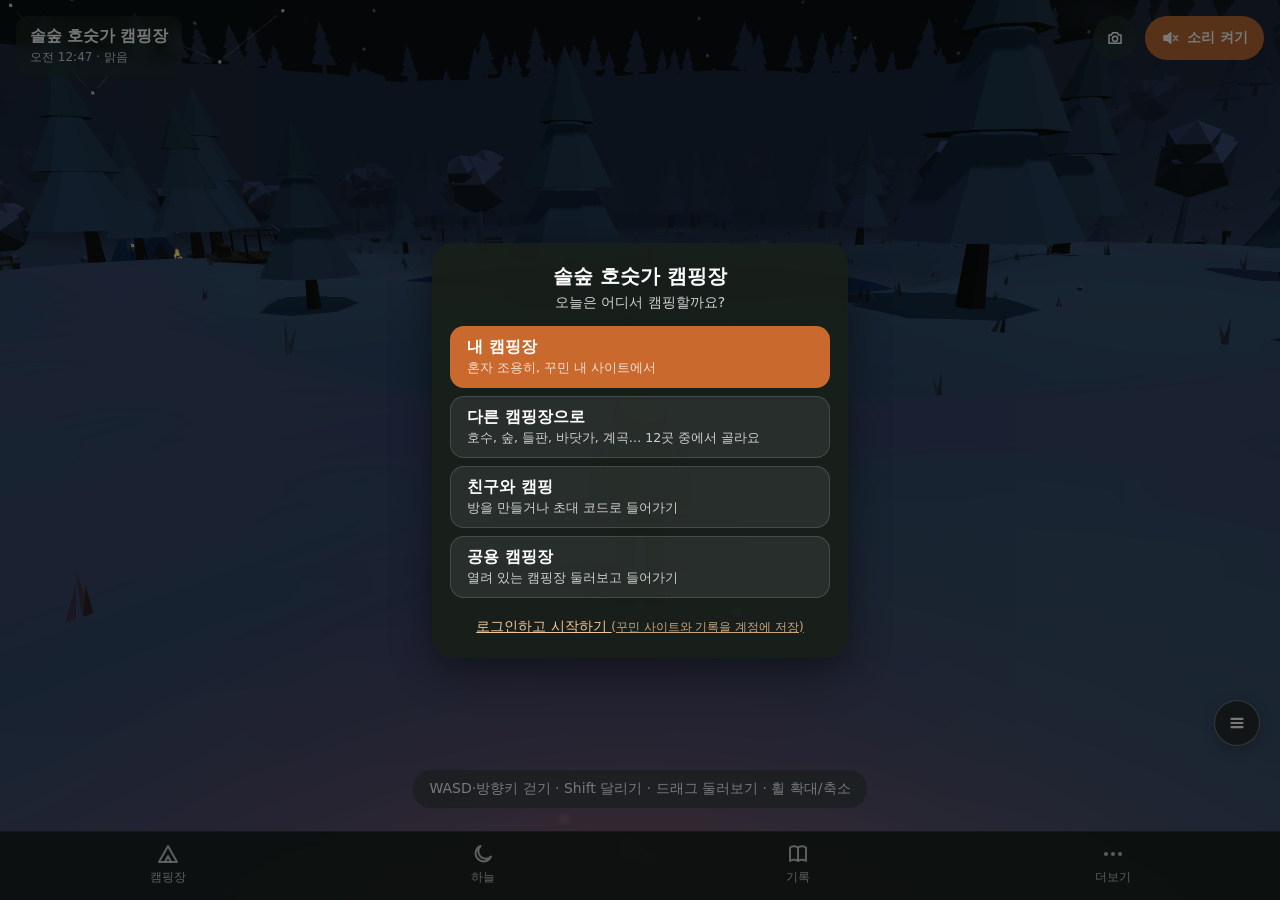
==== commit 86194f4e: "세로 시작 화면 전체 Co-Authored-By: Claude Opus 5.5 <noreply@anthropic.com>" ====
--- a/index.html
+++ b/index.html
@@ -14,8 +14,8 @@
     <meta name="apple-mobile-web-app-status-bar-style" content="black-translucent" />
     <meta name="apple-mobile-web-app-title" content="솔숲 캠핑장" />
     <title>솔숲 호숫가 캠핑장</title>
-    <script type="module" crossorigin src="./assets/index-B8M4sCgM.js"></script>
-    <link rel="stylesheet" crossorigin href="./assets/index-bYXLZfQ6.css">
+    <script type="module" crossorigin src="./assets/index-CJwCZ0u4.js"></script>
+    <link rel="stylesheet" crossorigin href="./assets/index-C5TDULiP.css">
   </head>
   <body>
     <div id="root"></div>
--- a/assets/index-C5TDULiP.css
+++ b/assets/index-C5TDULiP.css
@@ -0,0 +1 @@
+html,body,#root{margin:0;height:100%;overflow:hidden;background:#cbdde3;overscroll-behavior:none;-webkit-user-select:none;user-select:none;-webkit-touch-callout:none;-webkit-tap-highlight-color:transparent;font-family:Pretendard,Apple SD Gothic Neo,Malgun Gothic,system-ui,sans-serif}.app{position:fixed;top:0;right:0;bottom:0;left:0}.app canvas{display:block;filter:var(--view-filter, none)}.control-layer{position:fixed;top:0;right:0;bottom:0;left:0;z-index:1;touch-action:none;cursor:grab}.control-layer:active{cursor:grabbing}.joystick{position:fixed;width:112px;height:112px;margin:-56px 0 0 -56px;border-radius:50%;background:#ffffff2e;border:2px solid rgba(255,255,255,.55);opacity:0;pointer-events:none;transition:opacity .12s}.joystick.active{opacity:1}.joystick-knob{position:absolute;left:50%;top:50%;width:50px;height:50px;border-radius:50%;background:#ffffffd9;box-shadow:0 2px 8px #0003;transform:translate(-50%,-50%)}.hud{position:fixed;top:0;right:0;bottom:0;left:0;z-index:2;pointer-events:none;padding:max(16px,env(safe-area-inset-top)) max(16px,env(safe-area-inset-right)) max(16px,env(safe-area-inset-bottom)) max(16px,env(safe-area-inset-left));color:#fff}.hud-button{pointer-events:auto;display:inline-flex;align-items:center;gap:8px;border:0;border-radius:999px;color:#fff;font:inherit;font-weight:600;background:#1e2d238c;backdrop-filter:blur(6px);-webkit-backdrop-filter:blur(6px);cursor:pointer;touch-action:manipulation;transition:opacity .6s,background .2s}.hud-button:active{background:#1e2d23bf}.top-right{position:absolute;z-index:3;top:max(16px,env(safe-area-inset-top));right:max(16px,env(safe-area-inset-right));display:flex;align-items:center;gap:8px}.sound-button.on{width:44px;padding:0;justify-content:center;background:#d6702ce6}.sound-button,.clock-button{min-height:44px;padding:0 16px;font-size:14px}.clock-button{font-variant-numeric:tabular-nums}.sky-area{display:flex;flex-direction:column;align-items:flex-end;gap:8px}.sky-panel{pointer-events:auto;box-sizing:border-box;width:min(340px,calc(100vw - 32px));padding:14px;border-radius:16px;background:#18221eb8;backdrop-filter:blur(8px);-webkit-backdrop-filter:blur(8px);display:flex;flex-direction:column;gap:12px}.sky-row{display:flex;flex-direction:column;gap:6px}.sky-label{font-size:12px;opacity:.75}.chips{display:flex;flex-wrap:wrap;gap:6px}.chip{min-height:32px;padding:0 12px;border:1px solid rgba(255,255,255,.28);border-radius:999px;background:#ffffff14;color:#fff;font:inherit;font-size:13px;cursor:pointer;touch-action:manipulation}.chip.on{background:#d6702ce6;border-color:transparent;font-weight:600}.sky-note{margin:0;font-size:12px;opacity:.7;line-height:1.45}.sound-row{display:flex;gap:8px}.icon-button{width:44px;height:44px;justify-content:center;padding:0}.icon-button.open{background:#d6702ce6}.volume-row{display:grid;grid-template-columns:92px 1fr 46px;align-items:center;gap:10px;min-height:36px;font-size:14px}.volume-value{font-size:13px;text-align:right;font-variant-numeric:tabular-nums;opacity:.85}.volume-row input[type=range]{width:100%;height:28px;margin:0;accent-color:#d6702c;touch-action:pan-x;cursor:pointer}.sound-panel-foot{display:flex;align-items:center;justify-content:space-between;gap:10px;padding-top:2px}.sound-panel-foot .chip{flex:none}.sound-button.attention{background:#d6702cd9;animation:pulse 2.4s ease-in-out infinite}@keyframes pulse{0%,to{box-shadow:0 0 #ffa0508c}50%{box-shadow:0 0 0 10px #ffa05000}}.action-stack{position:absolute;right:max(20px,env(safe-area-inset-right));bottom:max(96px,calc(env(safe-area-inset-bottom) + 84px));display:flex;flex-direction:column;align-items:flex-end;gap:10px}.action-stack.above-tray{bottom:max(200px,calc(env(safe-area-inset-bottom) + 188px))}.action-button{min-height:44px;padding:0 18px;font-size:14.5px;background:#d6702ce6;box-shadow:0 4px 14px #00000040}.action-button:active{background:#b45a1ef2}.action-button.quiet{min-height:40px;font-size:13.5px;background:#1e2d2399}.action-button.bite{background:#c83c28f2;animation:pulse .6s ease-in-out infinite}.action-button.roast{background:#965f28eb}.notice{position:absolute;top:max(150px,calc(env(safe-area-inset-top) + 134px));left:50%;transform:translate(-50%);width:max-content;max-width:calc(100vw - 32px);box-sizing:border-box;padding:10px 18px;border-radius:18px;background:#1e2d23bf;backdrop-filter:blur(6px);-webkit-backdrop-filter:blur(6px);font-size:15px;font-weight:600;text-align:center;animation:notice-in .25s ease-out}@keyframes notice-in{0%{opacity:0;transform:translate(-50%,-6px)}}.action-button:disabled{opacity:.45;cursor:default}.decor-tray{pointer-events:auto;position:absolute;left:max(12px,env(safe-area-inset-left));right:max(12px,env(safe-area-inset-right));bottom:max(12px,env(safe-area-inset-bottom));max-width:640px;margin:0 auto;box-sizing:border-box;padding:12px;border-radius:18px;background:#18221ec7;backdrop-filter:blur(8px);-webkit-backdrop-filter:blur(8px);display:flex;flex-direction:column;gap:10px}.decor-head{display:flex;justify-content:space-between;align-items:center;gap:8px}.decor-head-end{display:flex;gap:6px;flex:none}.undo-chip{flex:none;min-width:42px;padding:0 10px;font-size:18px}.chip:disabled{opacity:.35;cursor:default}.done-chip{flex:none;background:#d6702ce6;border-color:transparent;font-weight:600}.decor-items{display:flex;gap:8px;overflow-x:auto;padding-bottom:2px;touch-action:pan-x;scrollbar-width:none}.decor-card{flex:none;min-width:60px;min-height:42px;padding:0 12px;border:1px solid rgba(255,255,255,.22);border-radius:14px;background:#ffffff1a;color:#fff;font:inherit;font-size:13.5px;font-weight:600;cursor:pointer;touch-action:manipulation}.decor-tabs{display:flex;gap:6px;overflow-x:auto;scrollbar-width:none;touch-action:pan-x;min-width:0}.decor-tabs .chip{flex:none}.edit-title{font-size:15px}.edit-body{display:flex;align-items:center;gap:14px}.pad{flex:none;display:grid;grid-template-columns:repeat(3,46px);grid-template-rows:repeat(3,40px);gap:3px}.pad-btn,.turn-btn{border:1px solid rgba(255,255,255,.22);border-radius:12px;background:#ffffff1f;color:#fff;font:inherit;font-size:16px;cursor:pointer;touch-action:none;-webkit-user-select:none;user-select:none}.pad-btn:active,.turn-btn:active{background:#d6702ce6}.pad-btn.up{grid-area:1 / 2}.pad-btn.left{grid-area:2 / 1}.pad-btn.right{grid-area:2 / 3}.pad-btn.down{grid-area:3 / 2}.edit-side{flex:1;min-width:0;display:flex;flex-direction:column;gap:10px}.turn-row{display:flex;align-items:center;gap:8px}.turn-btn{width:52px;height:46px;font-size:22px}.turn-deg{min-width:44px;text-align:center;font-variant-numeric:tabular-nums;font-size:15px}.sign-text{display:flex;gap:6px}.sign-text input{flex:1;min-width:0;height:36px;padding:0 10px;box-sizing:border-box;border:1px solid rgba(255,255,255,.3);border-radius:10px;background:#ffffff1f;color:#fff;font:inherit;font-size:16px;-webkit-user-select:text;user-select:text}.sign-text input::placeholder{color:#ffffff8c}.swatches.small{gap:8px}.swatches.small .swatch{width:30px;height:30px}.decor-card.on{background:#d6702ce6;border-color:transparent}.decor-guide{font-size:13px;opacity:.9}.decor-guide.warn{color:#ffb4a8;opacity:1;font-weight:600}.decor-card:disabled{opacity:.4}.decor-tent{display:flex;flex-direction:column;gap:10px}.swatches{display:flex;gap:10px;flex-wrap:wrap}.swatch{width:38px;height:38px;border-radius:50%;border:2px solid rgba(255,255,255,.35);cursor:pointer;touch-action:manipulation}.swatch.on{border:3px solid #fff;box-shadow:0 0 0 2px #d6702ce6}.action-button kbd{font:inherit;font-size:12px;padding:2px 7px;border-radius:6px;background:#ffffff40}.title-card{transition:opacity .8s;display:inline-flex;flex-direction:column;gap:2px;padding:10px 14px;border-radius:12px;background:#1e2d236b;backdrop-filter:blur(6px);-webkit-backdrop-filter:blur(6px)}.title-main{font-size:16px;font-weight:700;letter-spacing:-.01em}.title-sub{font-size:12px;opacity:.8}.hint{position:absolute;left:16px;right:16px;bottom:max(28px,calc(env(safe-area-inset-bottom) + 16px));width:fit-content;margin:0 auto;box-sizing:border-box;padding:10px 16px;border-radius:18px;background:#1e2d2380;backdrop-filter:blur(6px);-webkit-backdrop-filter:blur(6px);font-size:14px;text-align:center;text-wrap:balance;transition:opacity .8s}.joystick-ghost{position:absolute;left:max(40px,calc(env(safe-area-inset-left) + 24px));bottom:max(96px,calc(env(safe-area-inset-bottom) + 80px));width:96px;height:96px;border-radius:50%;border:2px dashed rgba(255,255,255,.6);display:flex;align-items:center;justify-content:center;font-size:13px;transition:opacity .8s}.joystick-ghost.dim{opacity:.4}.hidden{opacity:0}@media (max-width: 480px){.hint{font-size:13px}}.fire-bar{pointer-events:auto;position:absolute;left:50%;bottom:max(20px,calc(env(safe-area-inset-bottom) + 12px));transform:translate(-50%);display:flex;flex-wrap:wrap;justify-content:center;gap:8px;width:max-content;max-width:calc(100vw - 24px);transition:opacity 1.2s}.fire-bar.sleepy{opacity:.12}.fire-btn{min-height:44px;padding:0 16px;font-size:14px}.fire-btn.on{background:#d6702cd9}.fire-btn:disabled{opacity:.45}.photo-flash{position:fixed;top:0;right:0;bottom:0;left:0;background:#fff;opacity:.7;pointer-events:none;animation:photo-flash .18s ease-out forwards}@keyframes photo-flash{to{opacity:0}}.emote-menu{display:flex;flex-direction:column;align-items:flex-end;gap:8px}.action-button.open{background:#d6702ce6}.slots{display:flex;flex-direction:column;gap:8px}.slot-row{display:flex;gap:6px;align-items:center}.slot-row input{flex:1;min-width:0;height:36px;padding:0 10px;box-sizing:border-box;border:1px solid rgba(255,255,255,.3);border-radius:10px;background:#ffffff1f;color:#fff;font:inherit;font-size:16px;-webkit-user-select:text;user-select:text}.slot-row .chip{flex:none}.sound-panel .sky-row{padding-top:4px}.warp-fade{position:fixed;top:0;right:0;bottom:0;left:0;background:#0b0f0c;opacity:0;pointer-events:none;transition:opacity .35s}.warp-fade.on{opacity:1}.records-panel{position:relative;z-index:3;max-height:min(70vh,560px);overflow-y:auto}.records-list{display:flex;flex-direction:column;gap:6px}.badge-row{display:flex;align-items:center;gap:10px;padding:6px 4px;opacity:.6}.badge-row.got{opacity:1}.badge-mark{width:22px;text-align:center;font-size:16px;color:#f2c14e}.badge-text{display:flex;flex-direction:column;font-size:13px;line-height:1.35}.badge-text span{font-size:12px;opacity:.8}.album-grid{display:grid;grid-template-columns:repeat(3,1fr);gap:6px}.album-thumb{padding:0;border:0;border-radius:8px;overflow:hidden;aspect-ratio:1;background:#ffffff14;cursor:pointer}.album-thumb img{width:100%;height:100%;object-fit:cover;display:block}.photo-viewer{pointer-events:auto;position:fixed;top:0;right:0;bottom:0;left:0;z-index:10;background:#080a09eb;display:flex;flex-direction:column;align-items:center;justify-content:center;gap:12px;padding:16px;box-sizing:border-box}.photo-viewer img{max-width:100%;max-height:calc(100% - 70px);border-radius:10px}.photo-viewer-bar{display:flex;flex-wrap:wrap;align-items:center;justify-content:center;gap:8px}.scope-view{position:fixed;top:0;right:0;bottom:0;left:0;pointer-events:none;background:radial-gradient(circle at 50% 50%,transparent 0,transparent min(42vw,42vh),rgba(0,0,0,.92) calc(min(42vw,42vh) + 6px))}.scope-label{position:absolute;left:0;top:0;color:#c8d7ffd9;font-size:14px;font-weight:600;letter-spacing:.05em;text-shadow:0 0 6px rgba(0,0,0,.8);transition:opacity .6s;white-space:nowrap}.scope-hint{position:absolute;bottom:max(24px,calc(env(safe-area-inset-bottom) + 12px));left:0;right:0;margin:0;text-align:center;font-size:13px;opacity:.7}.emote-grid{display:grid;grid-template-columns:repeat(2,auto);gap:8px;justify-content:end}.emote-grid .action-button{min-width:0;padding-left:14px;padding-right:14px}.round-row{display:flex;gap:8px;justify-content:flex-end;align-items:center}.round-button{min-width:46px;height:46px;padding:0 12px;justify-content:center;border-radius:23px;background:#1e2d2399;box-shadow:0 4px 14px #00000040;font-size:13px;gap:4px}.round-button.open{background:#d6702ce6}.round-button.home{background:#2f6f8fd9}.emote-menu .action-button.quiet{min-height:38px;padding-left:12px;padding-right:12px;font-size:13px}.emote-menu.compact{gap:6px}.emote-groups,.emote-items{display:flex;gap:6px;justify-content:flex-end;flex-wrap:wrap;max-width:260px}.emote-chip{pointer-events:auto;min-height:34px;padding:0 12px;border:0;border-radius:17px;background:#1e2d23b8;color:#fff;font:inherit;font-size:13px;font-weight:600;box-shadow:0 2px 8px #00000040;cursor:pointer}.emote-chip.group{min-width:56px}.emote-chip.on{background:#d6702ceb}.emote-items .emote-chip{background:#ffffffeb;color:#1d2621}.round-button[aria-label=동작]{width:46px;padding:0;background:#1c1c1cd9;border:1px solid rgba(255,255,255,.35)}.round-button[aria-label=동작].open{background:#d6702ceb}.emote-chip.group.home{background:#2f6f8fe6}.fire-music{flex-basis:100%;display:flex;flex-wrap:wrap;justify-content:center;align-items:center;gap:6px;padding:6px 10px;border-radius:22px;background:#141c188c}.fire-music-label{color:#fff;font-size:13px;font-weight:600;margin-right:2px}.account-buttons{display:flex;flex-direction:column;align-items:center;gap:10px;margin:12px 0}.google-box{min-height:44px}.kakao-button{display:inline-flex;align-items:center;justify-content:center;gap:8px;width:260px;height:44px;border:0;border-radius:22px;background:#fee500;color:#000000d9;font:inherit;font-size:15px;font-weight:600;cursor:pointer}.account-actions{display:flex;gap:8px;margin:10px 0}.account-choice{position:fixed;top:0;right:0;bottom:0;left:0;z-index:50;display:grid;place-items:center;padding:16px;background:#00000080;pointer-events:auto}.account-choice-card{display:flex;flex-direction:column;gap:10px;width:min(360px,100%);padding:18px;border-radius:16px;background:#18201bf5;color:#fff}.account-choice-card p{margin:0 0 4px;font-size:14px;line-height:1.5}.account-choice-card .hud-button{flex-direction:column;align-items:flex-start;gap:2px;min-height:56px;padding:8px 14px}.account-choice-card small{font-size:12px;font-weight:400;opacity:.8}.avatar-random{display:flex;flex-direction:column;gap:6px;margin:4px 0 10px}.dog-bond{display:flex;flex-direction:column;gap:2px}.dog-bond strong{color:#f2a28f;font-size:14px}.dog-bond small{opacity:.75;font-size:12px}.dog-tag>span{font-size:11px;background:#78461e99}.dog-bubble{font-size:14px}@media (max-height: 500px) and (min-aspect-ratio: 4/3){.decor-tray{left:auto;top:72px;right:max(10px,env(safe-area-inset-right));bottom:max(10px,env(safe-area-inset-bottom));width:min(320px,38vw);max-width:none;margin:0;padding:10px;gap:8px;overflow-y:auto;overscroll-behavior:contain;scrollbar-width:thin}.decor-tray .decor-head{flex-direction:column;align-items:stretch}.decor-tray .decor-tabs{flex-wrap:wrap;overflow:visible}.decor-tray .decor-head-end{justify-content:flex-end}.decor-tray .decor-items{flex-wrap:wrap;overflow:visible;touch-action:auto}.decor-tray .decor-card{min-width:0;min-height:34px;padding:0 9px;font-size:12.5px;flex:1 1 auto}.decor-tray .chip{min-height:30px;padding:0 9px;font-size:12px}.decor-tray .decor-guide{font-size:12px}}.update-banner{position:absolute;top:calc(env(safe-area-inset-top) + 68px);left:50%;transform:translate(-50%);z-index:30;display:flex;align-items:center;gap:8px;width:max-content;max-width:calc(100vw - 32px);box-sizing:border-box;padding:6px 6px 6px 14px;border-radius:999px;background:#1e2d23d9;backdrop-filter:blur(6px);-webkit-backdrop-filter:blur(6px);color:#fff;font-size:13.5px;font-weight:600;animation:notice-in .25s ease-out}.update-banner .chip.on{background:#d9773a;border-color:#d9773a}.update-close{width:28px;height:28px;border:0;border-radius:50%;background:transparent;color:#ffffffbf;font-size:18px;line-height:1;cursor:pointer}.start-chooser{position:fixed;top:0;right:0;bottom:0;left:0;z-index:40;display:grid;place-items:center;padding:max(16px,env(safe-area-inset-top)) 16px max(16px,env(safe-area-inset-bottom));background:#080c0a8c;pointer-events:auto;animation:start-fade .35s ease-out}@keyframes start-fade{0%{opacity:0}}.start-card{display:flex;flex-direction:column;gap:14px;width:min(380px,100%);max-height:100%;overflow-y:auto;padding:20px 18px 16px;border-radius:20px;background:#18201bf5;color:#fff;box-shadow:0 12px 40px #00000073}.start-head{display:flex;flex-direction:column;gap:4px;text-align:center}.start-head strong{font-size:20px}.start-head span{font-size:14px;opacity:.8}.start-options{display:flex;flex-direction:column;gap:8px}.start-option{display:flex;flex-direction:column;align-items:flex-start;gap:2px;min-height:58px;padding:10px 16px;border:1px solid rgba(255,255,255,.14);border-radius:14px;background:#ffffff12;color:inherit;font:inherit;text-align:left;cursor:pointer}.start-option strong{font-size:16px}.start-option small{font-size:12.5px;opacity:.78}.start-option.main{border-color:transparent;background:#c9692e}.start-option:active{transform:scale(.98)}.start-login{padding:6px;border:0;background:none;color:#f2c79b;font:inherit;font-size:14px;text-decoration:underline;cursor:pointer}.start-login small{font-size:12px;opacity:.8}@media (max-height: 500px) and (min-aspect-ratio: 4/3){.start-card{width:min(620px,100%);gap:10px;padding:14px 16px 10px}.start-head strong{font-size:18px}.start-options{display:grid;grid-template-columns:1fr 1fr}.start-option{min-height:54px}}@media (max-aspect-ratio: 4/3){.start-chooser{padding:0;place-items:stretch;background:#080c0a66}.start-card{width:100%;max-height:none;height:100%;box-sizing:border-box;justify-content:center;gap:18px;padding:max(28px,env(safe-area-inset-top)) 20px max(24px,env(safe-area-inset-bottom));border-radius:0;background:#141c17f0;box-shadow:none}.start-head strong{font-size:24px}.start-head span{font-size:16px}.start-options{gap:10px}.start-option{min-height:68px;padding:12px 18px}.start-option strong{font-size:17px}.start-option small{font-size:13.5px}.start-card .layout-list{max-height:none;flex:0 1 auto;min-height:0}}@media (max-aspect-ratio: 4/3){.start-card .layout-list{flex:1 1 auto;overflow-y:auto}}.tab-bar{pointer-events:auto;position:absolute;z-index:4;left:0;right:0;bottom:0;display:grid;grid-template-columns:repeat(4,minmax(0,1fr));gap:4px;padding:6px max(12px,env(safe-area-inset-right)) max(10px,env(safe-area-inset-bottom)) max(12px,env(safe-area-inset-left));background:#0e1311e6;backdrop-filter:blur(8px);-webkit-backdrop-filter:blur(8px);border-top:1px solid rgba(255,255,255,.08);transition:transform .25s,opacity .25s}.tab-bar.away{transform:translateY(100%);opacity:0;pointer-events:none}.tab-bar button{min-height:52px;border:0;background:none;color:#ebf0eccc;font:inherit;font-size:12px;font-weight:500;display:flex;flex-direction:column;align-items:center;justify-content:center;gap:3px;cursor:pointer;touch-action:manipulation}.tab-bar button.on{color:#f0a060;font-weight:700}.hud.with-tabs .action-stack{bottom:calc(max(96px,calc(env(safe-area-inset-bottom) + 84px)) + 58px)}.hud.with-tabs .joystick-ghost{bottom:calc(max(96px,calc(env(safe-area-inset-bottom) + 80px)) + 58px)}.hud.with-tabs .hint{bottom:calc(max(28px,calc(env(safe-area-inset-bottom) + 16px)) + 64px)}.tab-sheet{pointer-events:auto;position:absolute;z-index:4;left:0;right:0;bottom:calc(58px + max(10px,env(safe-area-inset-bottom)));max-width:560px;max-height:min(72vh,660px);margin:0 auto;box-sizing:border-box;display:flex;flex-direction:column;border-radius:22px 22px 0 0;background:#121815f2;backdrop-filter:blur(10px);-webkit-backdrop-filter:blur(10px);box-shadow:0 -8px 24px #00000040;animation:sheet-in .22s ease-out}@keyframes sheet-in{0%{transform:translateY(24px);opacity:0}}.sheet-handle{flex:none;align-self:center;width:40px;height:4px;margin-top:8px;border-radius:2px;background:#ffffff40}.sheet-head{flex:none;display:flex;align-items:center;gap:6px;padding:2px 6px 4px 16px}.sheet-head h2{margin:0;font-size:19px;font-weight:700;white-space:nowrap}.sheet-sub{flex:1;min-width:0;margin-left:6px;font-size:12px;opacity:.75;white-space:nowrap;overflow:hidden;text-overflow:ellipsis}.sheet-icon{flex:none;width:44px;height:44px;border:0;border-radius:22px;background:none;color:#fff;display:flex;align-items:center;justify-content:center;cursor:pointer}.sheet-head .sheet-icon:first-child{margin-left:-10px}.sheet-icon.close{margin-left:auto;opacity:.8}.sheet-body{overflow-y:auto;overscroll-behavior:contain;touch-action:pan-y;padding:4px 16px 18px}.sheet-cols{display:flex;flex-direction:column;gap:14px}.camp-map{display:block;flex:none;width:100%;border-radius:16px}.camp-layout,.camp-side{display:flex;flex-direction:column;gap:14px}.sheet-grid{display:grid;grid-template-columns:repeat(2,minmax(0,1fr));gap:8px}.sheet-btn{min-height:40px;border-radius:14px;border:1px solid rgba(255,255,255,.14);background:#ffffff0f;color:#fff;font:inherit;font-size:13.5px;font-weight:500;cursor:pointer;touch-action:manipulation}.sheet-btn:active{background:#ffffff24}.sheet-btn.main{border-color:transparent;background:#d6702ceb;font-weight:700}.sheet-sep{flex:none;height:1px;background:#ffffff14}.sheet-field{display:flex;flex-direction:column;gap:8px}.field-head{display:flex;justify-content:space-between;font-size:14px;font-variant-numeric:tabular-nums}.accent{color:#f0a060}.sheet-field input[type=range]{width:100%;height:28px;margin:0;accent-color:#d6702c;touch-action:pan-x;cursor:pointer}.field-scale{display:flex;justify-content:space-between;font-size:11px;opacity:.65}.field-title{font-size:14px;font-weight:600}.sheet-toggle{display:flex;align-items:center;justify-content:space-between;gap:12px}.sheet-toggle>span{display:flex;flex-direction:column;gap:2px;font-size:14px}.sheet-toggle>span>span{font-size:12px;opacity:.7}.switch{flex:none;width:52px;height:30px;padding:3px;border:0;border-radius:15px;background:#fff3;display:flex;cursor:pointer;transition:background .2s}.switch span{width:24px;height:24px;border-radius:12px;background:#f4f1ea;transition:transform .2s}.switch.on{background:#d6702c}.switch.on span{transform:translate(22px)}.sun-moon{margin:0;padding:10px 12px;border-radius:12px;background:#ffffff0d;display:flex;flex-wrap:wrap;justify-content:space-between;gap:4px 12px;font-size:13px}.sheet-list{flex:none;display:flex;flex-direction:column;border-radius:16px;overflow:hidden;background:#ffffff0d}.list-row{display:flex;align-items:center;gap:14px;padding:13px 14px;border:0;border-bottom:1px solid rgba(255,255,255,.07);background:none;color:#fff;font:inherit;text-align:left;text-decoration:none;cursor:pointer;touch-action:manipulation}.list-row:last-child{border-bottom:0}.list-row:active{background:#ffffff0f}.list-row.static{cursor:default}.list-icon{flex:none;width:38px;height:38px;border-radius:12px;background:#d6702c33;color:#f0a060;display:flex;align-items:center;justify-content:center}.list-icon.plain{background:#ffffff14;color:#dfe5e0}.list-text{flex:1;min-width:0;display:flex;flex-direction:column;gap:2px}.list-text strong{font-size:15px}.list-text span{font-size:12px;opacity:.72;line-height:1.45}.list-arrow{opacity:.6;font-size:22px}.sky-note.center{text-align:center}.credit-card{display:flex;flex-direction:column;gap:5px;padding:14px;border-radius:16px;background:#ffffff0d;font-size:13px;line-height:1.5}.credit-kind{font-size:12px;font-weight:700;color:#f0a060}.credit-meta{font-size:12px;opacity:.8}.credit-card a{color:#f0a060}.segmented{display:grid;grid-auto-flow:column;grid-auto-columns:minmax(0,1fr);gap:4px;padding:4px;border-radius:14px;background:#ffffff0f}.segmented button{min-height:38px;padding:0 4px;white-space:nowrap;border:0;border-radius:10px;background:none;color:#e6ebe7;font:inherit;font-size:13px;cursor:pointer;touch-action:manipulation}.segmented button.on{background:#d6702ceb;color:#fff;font-weight:700}@media (max-height: 500px) and (min-aspect-ratio: 4/3){.tab-bar{padding-top:2px;padding-bottom:max(4px,env(safe-area-inset-bottom))}.tab-bar button{min-height:42px;flex-direction:row;gap:6px;font-size:13px}.tab-sheet{bottom:calc(44px + max(4px,env(safe-area-inset-bottom)));max-height:calc(100vh - 110px);max-width:720px}.camp-layout{flex-direction:row;align-items:flex-start}.camp-layout .camp-map{width:auto;height:calc(100vh - 200px);max-height:260px}.camp-side{flex:1;min-width:0}.hud.with-tabs .action-stack,.hud.with-tabs .joystick-ghost{bottom:calc(max(24px,calc(env(safe-area-inset-bottom) + 16px)) + 52px)}.hud.with-tabs .hint{bottom:56px}}.list-row:disabled{cursor:default;opacity:.85}.journal-day{display:flex;flex-direction:column;gap:4px;padding:12px 14px;border-radius:14px;background:#ffffff0d;font-size:14px}.journal-day ul{margin:2px 0 0;padding-left:18px;font-size:13px;line-height:1.6;opacity:.85}.sun-moon .tonight{flex-basis:100%;opacity:.85}.crash{position:fixed;top:0;right:0;bottom:0;left:0;display:flex;flex-direction:column;align-items:center;justify-content:center;gap:14px;background:#0f1d2b;color:#fff;font-size:16px}.slot-row.in-use input{border-color:#d6702ce6}.plain-fieldset{margin:0;padding:0;border:0;min-width:0;display:flex;flex-direction:column;gap:14px}.plain-fieldset:disabled{opacity:.5}.sky-note.warn{color:#ffc08a;opacity:1}.together{display:flex;flex-direction:column;gap:10px}.together-row{display:flex;align-items:center;gap:8px;font-size:13px}.together-row>span{flex:none;opacity:.8}.together input[type=text],.together select,.chat-input input{flex:1;min-width:0;height:40px;box-sizing:border-box;padding:0 12px;border-radius:12px;border:1px solid rgba(255,255,255,.2);background:#ffffff14;color:#fff;font:inherit;font-size:15px;-webkit-user-select:text;user-select:text}.together select option{color:#111}.room-code{display:flex;align-items:center;justify-content:space-between;gap:10px;padding:10px 14px;border-radius:14px;background:#d6702c29}.room-code strong{font-size:22px;letter-spacing:.04em;font-variant-numeric:tabular-nums}.member-list{margin:0;padding:0;list-style:none;display:flex;flex-direction:column;gap:6px;font-size:14px}.member-row{display:flex;align-items:center;gap:6px}.member-row>span{flex:1;min-width:0}.member-row .chip{min-height:32px;padding:0 10px;font-size:13px}.chat-button{position:relative}.chat-button .badge{position:absolute;top:-2px;right:-2px;min-width:18px;height:18px;padding:0 4px;box-sizing:border-box;border-radius:9px;background:#e0483a;font-size:11px;line-height:18px;text-align:center}.chat-panel{pointer-events:auto;position:absolute;z-index:4;left:0;right:0;bottom:calc(58px + max(10px,env(safe-area-inset-bottom)));max-width:560px;height:min(46vh,420px);margin:0 auto;box-sizing:border-box;padding:10px 12px 12px;display:flex;flex-direction:column;gap:8px;border-radius:20px 20px 0 0;background:#121815f2;backdrop-filter:blur(10px);-webkit-backdrop-filter:blur(10px)}.chat-list{flex:1;overflow-y:auto;overscroll-behavior:contain;touch-action:pan-y;display:flex;flex-direction:column;gap:4px}.chat-line{margin:0;font-size:14px;line-height:1.45;-webkit-user-select:text;user-select:text}.chat-line strong{color:#f0a060;margin-right:4px}.chat-line.mine strong{color:#9fd0ff}.chat-line.system{opacity:.7;font-size:13px}.chat-presets{flex:none;display:flex;gap:6px;overflow-x:auto;touch-action:pan-x;padding-bottom:2px}.chat-presets .chip{flex:none;min-height:34px;font-size:13px}.chat-input{flex:none;display:flex;gap:6px;align-items:center}.chat-input .chip{flex:none;padding:0 10px;font-size:13px}.peer-tag{display:flex;flex-direction:column;align-items:center;gap:4px;transform:translateY(-50%);font-family:Pretendard,Apple SD Gothic Neo,Malgun Gothic,system-ui,sans-serif}.peer-tag>span{padding:2px 8px;border-radius:8px;background:#00000080;color:#fff;font-size:12px;font-weight:600;white-space:nowrap}.peer-bubble{max-width:180px;padding:6px 10px;border-radius:12px;background:#ffffffeb;color:#1d2621;font-family:Pretendard,Apple SD Gothic Neo,Malgun Gothic,system-ui,sans-serif;font-size:13px;line-height:1.35;text-align:center;word-break:keep-all;white-space:normal;width:max-content}.peer-bubble.mine{transform:translateY(-120%)}.chat-button{position:absolute;top:calc(max(16px,env(safe-area-inset-top)) + 58px);left:max(16px,env(safe-area-inset-left));z-index:3}.room-setup{display:flex;flex-direction:column;gap:10px;padding:12px;border-radius:14px;background:#ffffff0d}.stepper{display:flex;align-items:center;gap:8px}.stepper .chip{min-width:40px;font-size:18px}.stepper strong{min-width:42px;text-align:center;font-variant-numeric:tabular-nums}.together-row .row-hint{font-size:12px;opacity:.6}.room-code.visiting{background:#5a96dc2e;font-size:14px}.member-block{display:flex;flex-direction:column;gap:6px}.report-reasons{display:flex;flex-wrap:wrap;align-items:center;gap:6px;padding:8px 10px;border-radius:12px;background:#e0483a1f;font-size:13px}.report-reasons .chip{min-height:32px;padding:0 10px;font-size:13px}.chat-presets.gestures .chip{background:#d6702c33}.camp-list{margin:0;padding:0;list-style:none;display:flex;flex-direction:column;gap:6px;max-height:240px;overflow-y:auto;overscroll-behavior:contain}.camp-row{display:flex;align-items:center;justify-content:space-between;gap:8px;padding:8px 10px;border-radius:12px;background:#ffffff0f}.camp-row>span{display:flex;flex-direction:column;min-width:0}.camp-row strong{font-size:14px;overflow:hidden;text-overflow:ellipsis;white-space:nowrap}.camp-row small,.member-row small{font-size:12px;opacity:.65}.together input[type=search]{flex:1;min-width:0;height:40px;box-sizing:border-box;padding:0 12px;border-radius:12px;border:1px solid rgba(255,255,255,.2);background:#ffffff14;color:#fff;font:inherit;font-size:15px}.member-row.actions{flex-wrap:wrap}.board{padding:12px 14px;border-radius:14px;background:#3b2c1e;border:2px solid #6b4e34;font-size:13px;line-height:1.5}.board h4{margin:0 0 6px;font-size:14px}.board ol,.board ul{margin:0 0 10px;padding-left:20px}.board ul{list-style:none;padding-left:0}.board time{opacity:.6;font-variant-numeric:tabular-nums;margin-right:4px}.chat-tabs{flex:none;display:flex;gap:6px;overflow-x:auto;touch-action:pan-x;margin-right:40px}.chat-close{position:absolute;top:8px;right:10px;width:34px;height:34px;border:0;border-radius:50%;background:#ffffff1a;color:#fff;font:inherit;font-size:15px;cursor:pointer;touch-action:manipulation}.chat-tabs .chip{flex:none;min-height:32px;font-size:13px;position:relative}.badge.inline{display:inline-block;margin-left:4px;min-width:16px;height:16px;padding:0 4px;border-radius:8px;background:#e0483a;font-size:11px;line-height:16px;text-align:center}.dm-head{flex:none;display:flex;align-items:center;justify-content:space-between;gap:8px;font-size:13px}.dm-head small{opacity:.6}.dm-tools{display:flex;gap:6px}.dm-tools .chip,.vote-actions .chip{min-height:32px;font-size:13px}.dm-ask{padding:10px 12px;border-radius:12px;background:#5a96dc29;font-size:14px}.dm-ask p{margin:0 0 8px}.vote-actions{display:flex;gap:8px}.chat-line.ranger strong{color:#a8d48a}.chat-line.ranger{background:#78aa5a1f;border-radius:8px;padding:2px 6px}.vote-banner{pointer-events:auto;position:absolute;z-index:6;top:calc(72px + env(safe-area-inset-top));left:50%;transform:translate(-50%);width:min(92vw,420px);box-sizing:border-box;padding:12px 14px;border-radius:16px;background:#121815f2;border:1px solid rgba(240,160,96,.5);color:#fff;font-size:14px}.vote-banner p{margin:0 0 8px;line-height:1.45}.plot-tag,.ranger-tag{padding:2px 8px;border-radius:8px;background:#3c2814b3;color:#f3e3c3;font-family:Pretendard,Apple SD Gothic Neo,Malgun Gothic,system-ui,sans-serif;font-size:12px;font-weight:600;white-space:nowrap}.ranger-tag{background:#3c5a28d9;color:#fff}.board-face{display:flex;flex-direction:column;align-items:center;gap:4px;width:300px;color:#3b2c1e;font-family:Pretendard,Apple SD Gothic Neo,Malgun Gothic,system-ui,sans-serif}.board-face strong{font-size:40px}.board-face span{font-size:24px}.name-button{margin:0 4px 0 0;padding:0;border:0;background:none;color:#f0a060;font:inherit;font-weight:700;text-decoration:underline dotted;text-underline-offset:3px;cursor:pointer}.line-menu{margin:2px 0 6px}.line-menu .chip{min-height:30px;font-size:12px}.coat-chip{display:inline-flex;align-items:center;gap:6px}.coat-dot{width:14px;height:14px;border-radius:50%;border:1px solid rgba(255,255,255,.4)}.board.consent{border-color:#d6702c}.board.consent .sheet-grid{margin-top:6px}.leave-confirm p{margin:0 0 8px}.room-code.visiting{flex-wrap:wrap}.room-code.visiting .row-hint{flex-basis:100%;font-size:12px;opacity:.7}.site-choice{display:flex;flex-direction:column;gap:4px;margin-bottom:8px}.site-choice .sky-note{margin:0 0 6px}.board.consent>.sheet-btn{width:100%}.plot-map{width:100%;max-height:260px;margin:4px 0;border-radius:12px;background:#2e3d2a}.plot-map .lake{fill:#3d6f8f}.plot-map .label{fill:#e8f0e8;font-size:4.4px;text-anchor:middle;font-family:Pretendard,Apple SD Gothic Neo,Malgun Gothic,system-ui,sans-serif}.plot-map .label.small{font-size:3.4px}.plot-map .home rect{fill:#d6702c}.plot-map .plot circle{stroke:#1d2621;stroke-width:.6}.plot-map .plot.free circle{fill:#7fc46a;cursor:pointer}.plot-map .plot.taken circle{fill:#6b6b66}.plot-map .plot.picked circle{fill:#ffc04a;stroke:#fff;stroke-width:1}.plot-map .plot .num{fill:#13200f;font-size:4.4px;font-weight:700;text-anchor:middle;pointer-events:none;font-family:system-ui,sans-serif}.plot-map .plot.taken .num{fill:#d8d8d0}.peer-tag.mine>span{opacity:.85}.settings-bar{position:sticky;bottom:-18px;display:flex;gap:8px;margin:14px -16px -18px;padding:10px 16px 12px;background:linear-gradient(to bottom,#161b1800,#161b18fa 22%)}.settings-bar .sheet-btn{flex:1}.settings-bar .sheet-btn:disabled{opacity:.45}.leave-ask{position:fixed;top:0;right:0;bottom:0;left:0;z-index:60;display:grid;place-items:center;padding:16px;background:#00000080;pointer-events:auto}.leave-ask-card{display:flex;flex-direction:column;gap:8px;width:min(320px,100%);padding:18px;border-radius:16px;background:#18201bf7;color:#fff}.leave-ask-card strong{margin-bottom:4px;font-size:16px}@media (max-height: 500px) and (min-aspect-ratio: 4/3){.chat-panel{top:max(6px,env(safe-area-inset-top));bottom:calc(46px + max(4px,env(safe-area-inset-bottom)));left:auto;right:max(8px,env(safe-area-inset-right));width:min(max(50vw,380px),calc(100vw - 16px));height:auto;margin:0;padding:8px 10px 10px;gap:6px;border-radius:16px}.chat-list{min-height:48px}.chat-presets .chip,.chat-tabs .chip{min-height:30px;padding:0 10px;font-size:12.5px}.chat-input input{height:36px}}@media (max-height: 300px){.chat-panel{z-index:70;top:0;bottom:0;height:auto;border-radius:0;padding-top:max(6px,env(safe-area-inset-top));padding-bottom:6px}.chat-panel .chat-presets{display:none}.chat-list{min-height:32px}}@media (max-height: 560px) and (max-aspect-ratio: 4/3){.chat-panel{top:max(8px,env(safe-area-inset-top));height:auto}.chat-panel .chat-presets.gestures{display:none}.chat-list{min-height:60px}}.chat-quick{flex:none;display:flex;flex-direction:column;gap:6px}.chat-input .quick-toggle{min-width:0;white-space:nowrap}@media (max-height: 500px) and (min-aspect-ratio: 4/3){.hud.chat-open .hint{opacity:0}}body:has(.chat-panel input:focus) .tab-bar{display:none}@media (max-height: 150px){.chat-panel{padding:4px 8px;gap:4px}.chat-panel .chat-tabs,.chat-panel .chat-close{display:none}.chat-list{min-height:18px}.chat-input input{height:34px}}@media (max-height: 500px) and (min-aspect-ratio: 4/3){.tab-sheet{top:max(6px,env(safe-area-inset-top));bottom:calc(46px + max(4px,env(safe-area-inset-bottom)));left:auto;right:max(8px,env(safe-area-inset-right));width:min(max(50vw,380px),calc(100vw - 16px));max-width:none;max-height:none;margin:0;border-radius:18px;animation-name:sheet-in-side}.sheet-handle{display:none}.sheet-head{padding:4px 4px 2px 16px}.sheet-head h2{font-size:17px}.sheet-icon{width:40px;height:40px}.sheet-body{padding:2px 14px 12px}.sheet-cols{gap:12px}.sheet-cols>.camp-layout{flex-direction:column;align-items:stretch}.sheet-cols>.camp-layout .camp-map{width:100%;height:max(110px,calc(100vh - 236px));max-height:200px}.sheet-cols>.settings-bar{position:absolute;left:0;right:0;bottom:0;margin:0;padding:8px 14px 10px;border-radius:0 0 18px 18px;border-top:1px solid rgba(255,255,255,.08);background:#161b18}.sheet-cols>.settings-bar .sheet-btn{min-height:38px}.sheet-body:has(.settings-bar){padding-bottom:64px}.sheet-cols>.sheet-list>.list-row{padding:10px 14px}body:has(.tab-sheet) .hint{opacity:0}}@keyframes sheet-in-side{0%{transform:translate(24px);opacity:0}}.layout-section{display:flex;flex-direction:column;gap:8px}.layout-row{display:flex;align-items:center;gap:10px}.layout-row .field-title{margin:0}.layout-now{flex:1;font-size:14px;color:#f2c79b}.layout-list{display:grid;grid-template-columns:1fr 1fr;gap:8px}.layout-card{position:relative;display:flex;flex-direction:column;align-items:flex-start;gap:3px;min-height:74px;padding:10px 12px 26px;border:1px solid rgba(255,255,255,.14);border-radius:12px;background:#ffffff0f;color:#fff;font:inherit;text-align:left;cursor:pointer}.layout-card strong{display:flex;align-items:center;gap:6px;font-size:15px}.layout-card small{font-size:12px;line-height:1.35;opacity:.78}.layout-card.here{border-color:#c9692e;background:#c9692e38}.layout-here{padding:1px 6px;border-radius:6px;background:#c9692e;font-size:10.5px;font-weight:700}.layout-tag{position:absolute;left:12px;bottom:7px;font-size:11px;color:#9fc3d8}.layout-card:active{transform:scale(.98)}.start-card .layout-list{max-height:min(56vh,420px);overflow-y:auto;padding-right:2px}@media (max-height: 500px) and (min-aspect-ratio: 4/3){.layout-list{grid-template-columns:1fr 1fr 1fr}.start-card .layout-list{max-height:calc(100vh - 140px)}.layout-card{min-height:64px}}.game-button{position:absolute;top:calc(max(16px,env(safe-area-inset-top)) + 116px);left:max(16px,env(safe-area-inset-left));z-index:3}.game-button .badge{position:absolute;top:-2px;right:-2px;min-width:18px;height:18px;border-radius:9px;background:#e0483a;font-size:11px;line-height:18px;text-align:center}.game-button.attention{animation:game-pulse 1.4s ease-in-out infinite}@keyframes game-pulse{50%{box-shadow:0 0 0 6px #c9692e73}}.game-panel .game-body{flex:1;min-height:0;overflow-y:auto;overscroll-behavior:contain;touch-action:pan-y;display:flex;flex-direction:column;gap:10px}.game-title{display:flex;align-items:center;gap:8px;margin:2px 44px 0 2px;font-size:16px}.game-left{padding:1px 8px;border-radius:8px;background:#ffffff1f;font-size:13px;font-weight:600}.game-grid{display:grid;grid-template-columns:1fr 1fr 1fr;gap:8px}.game-card{display:flex;flex-direction:column;align-items:center;gap:2px;padding:10px 6px;border:1px solid rgba(255,255,255,.14);border-radius:12px;background:#ffffff0f;color:#fff;font:inherit;text-align:center;cursor:pointer}.game-card strong{font-size:13.5px}.game-card small{font-size:11px;opacity:.75;line-height:1.3}.game-icon{font-size:24px;line-height:1.2}.game-card:disabled{opacity:.45}.game-field{display:flex;flex-direction:column;gap:4px;font-size:13px}.game-field input{padding:9px 12px;border:1px solid rgba(255,255,255,.18);border-radius:10px;background:#ffffff14;color:#fff;font:inherit;font-size:15px}.game-actions{display:flex;justify-content:flex-end;gap:8px;margin-top:auto}.game-big-row{display:flex;gap:10px;justify-content:center}.game-big{flex:1;max-width:120px;display:flex;flex-direction:column;align-items:center;gap:2px;padding:10px 6px;border:0;border-radius:16px;background:#c9692e;color:#fff;font:inherit;cursor:pointer}.game-big span{font-size:34px;line-height:1.1;font-weight:800}.game-big small{font-size:13px;font-weight:600}.game-big.wide{flex:none;max-width:none}.game-big:active,.game-card:active,.game-side:active{transform:scale(.97)}.game-people{display:flex;flex-wrap:wrap;gap:6px;margin:0;padding:0;list-style:none}.game-people li{padding:4px 10px;border-radius:10px;background:#ffffff14;font-size:13px}.game-people li.ok{background:#78be7838}.game-result{padding:10px 12px;border-radius:12px;background:#ffffff1a;font-size:15px;font-weight:700;text-align:center}.game-result.won{background:#78be784d}.game-result.lost{background:#e0483a4d}.game-stake{margin:0;font-size:14px;font-weight:600;color:#f2c79b}.game-count{font-size:54px;font-weight:800;text-align:center}.game-big.nunchi span{font-size:40px}.game-balance{display:flex;align-items:stretch;gap:6px}.game-side{flex:1;display:flex;flex-direction:column;align-items:center;justify-content:center;gap:6px;min-height:84px;padding:10px 8px;border:0;border-radius:14px;color:#fff;font:inherit;cursor:pointer}.game-side.a{background:#3f74a8}.game-side.b{background:#a8543f}.game-side:disabled{cursor:default;opacity:.92}.game-side strong{font-size:14.5px;line-height:1.35}.game-side small{font-size:12px;opacity:.9}.game-vs{align-self:center;font-size:12px;font-weight:800;opacity:.7}.game-cho{font-size:40px;font-weight:800;letter-spacing:6px;text-align:center}.game-answer.shake{animation:game-shake .4s}@keyframes game-shake{20%,60%{transform:translate(-6px)}40%,80%{transform:translate(6px)}}.game-ladder{width:100%;max-height:240px}.game-ladder line{stroke:#ffffff8c;stroke-width:2}.game-ladder text{fill:#fff;font-size:12px;font-weight:700}.game-ladder text.me{fill:#f2c79b}.game-ladder text.prize{fill:#9fc3d8;font-weight:600}.game-ladder path.mine{fill:none;stroke:#f2a65a;stroke-width:4;stroke-linejoin:round}@media (max-height: 500px) and (min-aspect-ratio: 4/3){.game-count{font-size:40px}.game-cho{font-size:32px}}.chat-panel.game-panel{top:auto;height:auto;max-height:min(64vh,540px)}.game-panel .game-body{flex:0 1 auto}.game-panel .game-actions{margin-top:2px}@media (max-height: 500px) and (min-aspect-ratio: 4/3){.chat-panel.game-panel{top:auto;max-height:calc(100vh - 58px - env(safe-area-inset-top) - env(safe-area-inset-bottom))}}@media (max-height: 300px){.chat-panel.game-panel{top:0;max-height:none}}.layout-list{grid-auto-rows:max-content}.layout-card{min-height:0;padding-bottom:10px}.layout-tag{position:static;margin-top:2px}
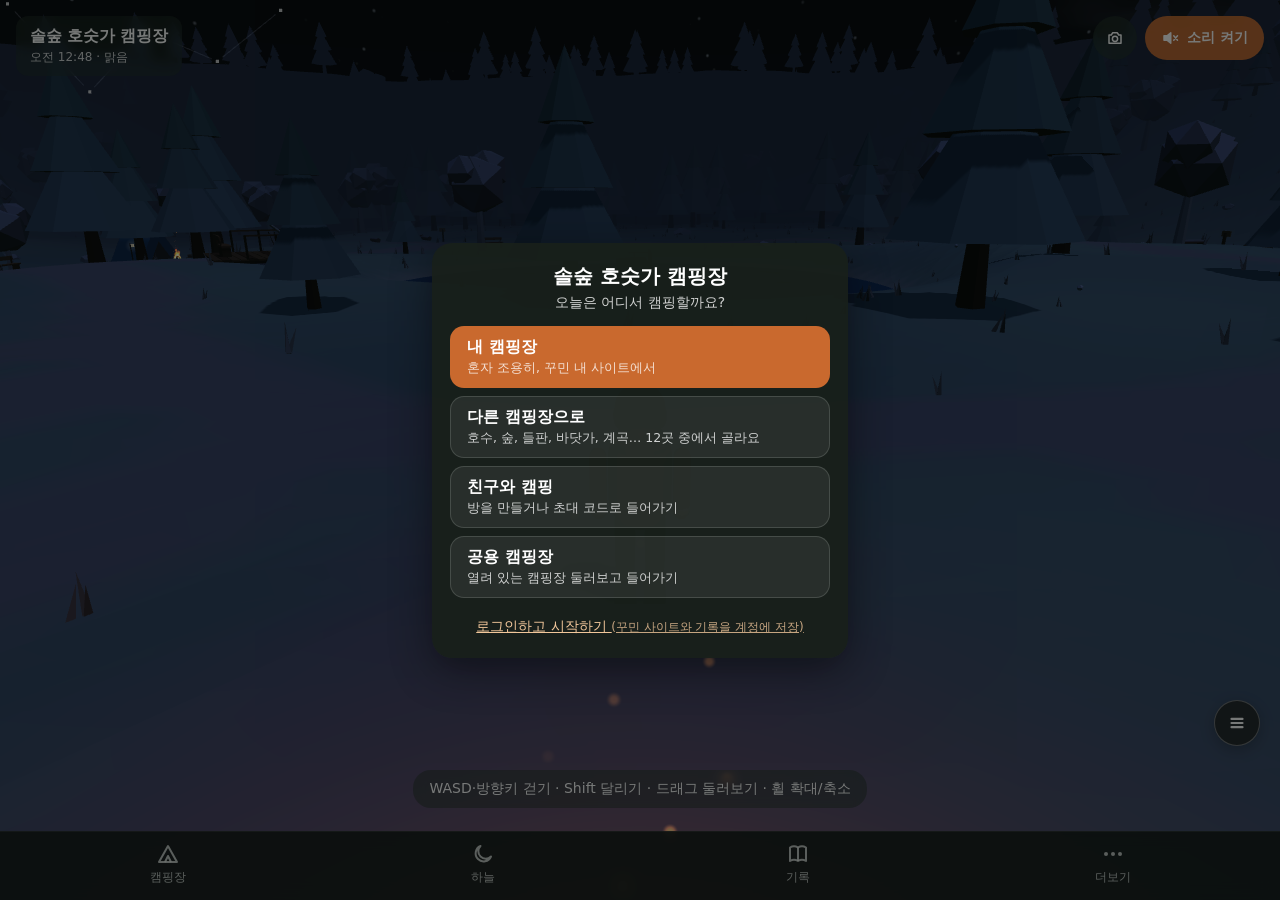
==== commit 032e4f3d: "세로 화면 넓게 보기 Co-Authored-By: Claude Opus 5.5 <noreply@anthropic.com>" ====
--- a/index.html
+++ b/index.html
@@ -14,7 +14,7 @@
     <meta name="apple-mobile-web-app-status-bar-style" content="black-translucent" />
     <meta name="apple-mobile-web-app-title" content="솔숲 캠핑장" />
     <title>솔숲 호숫가 캠핑장</title>
-    <script type="module" crossorigin src="./assets/index-CJwCZ0u4.js"></script>
+    <script type="module" crossorigin src="./assets/index-p2bHSOkL.js"></script>
     <link rel="stylesheet" crossorigin href="./assets/index-C5TDULiP.css">
   </head>
   <body>
